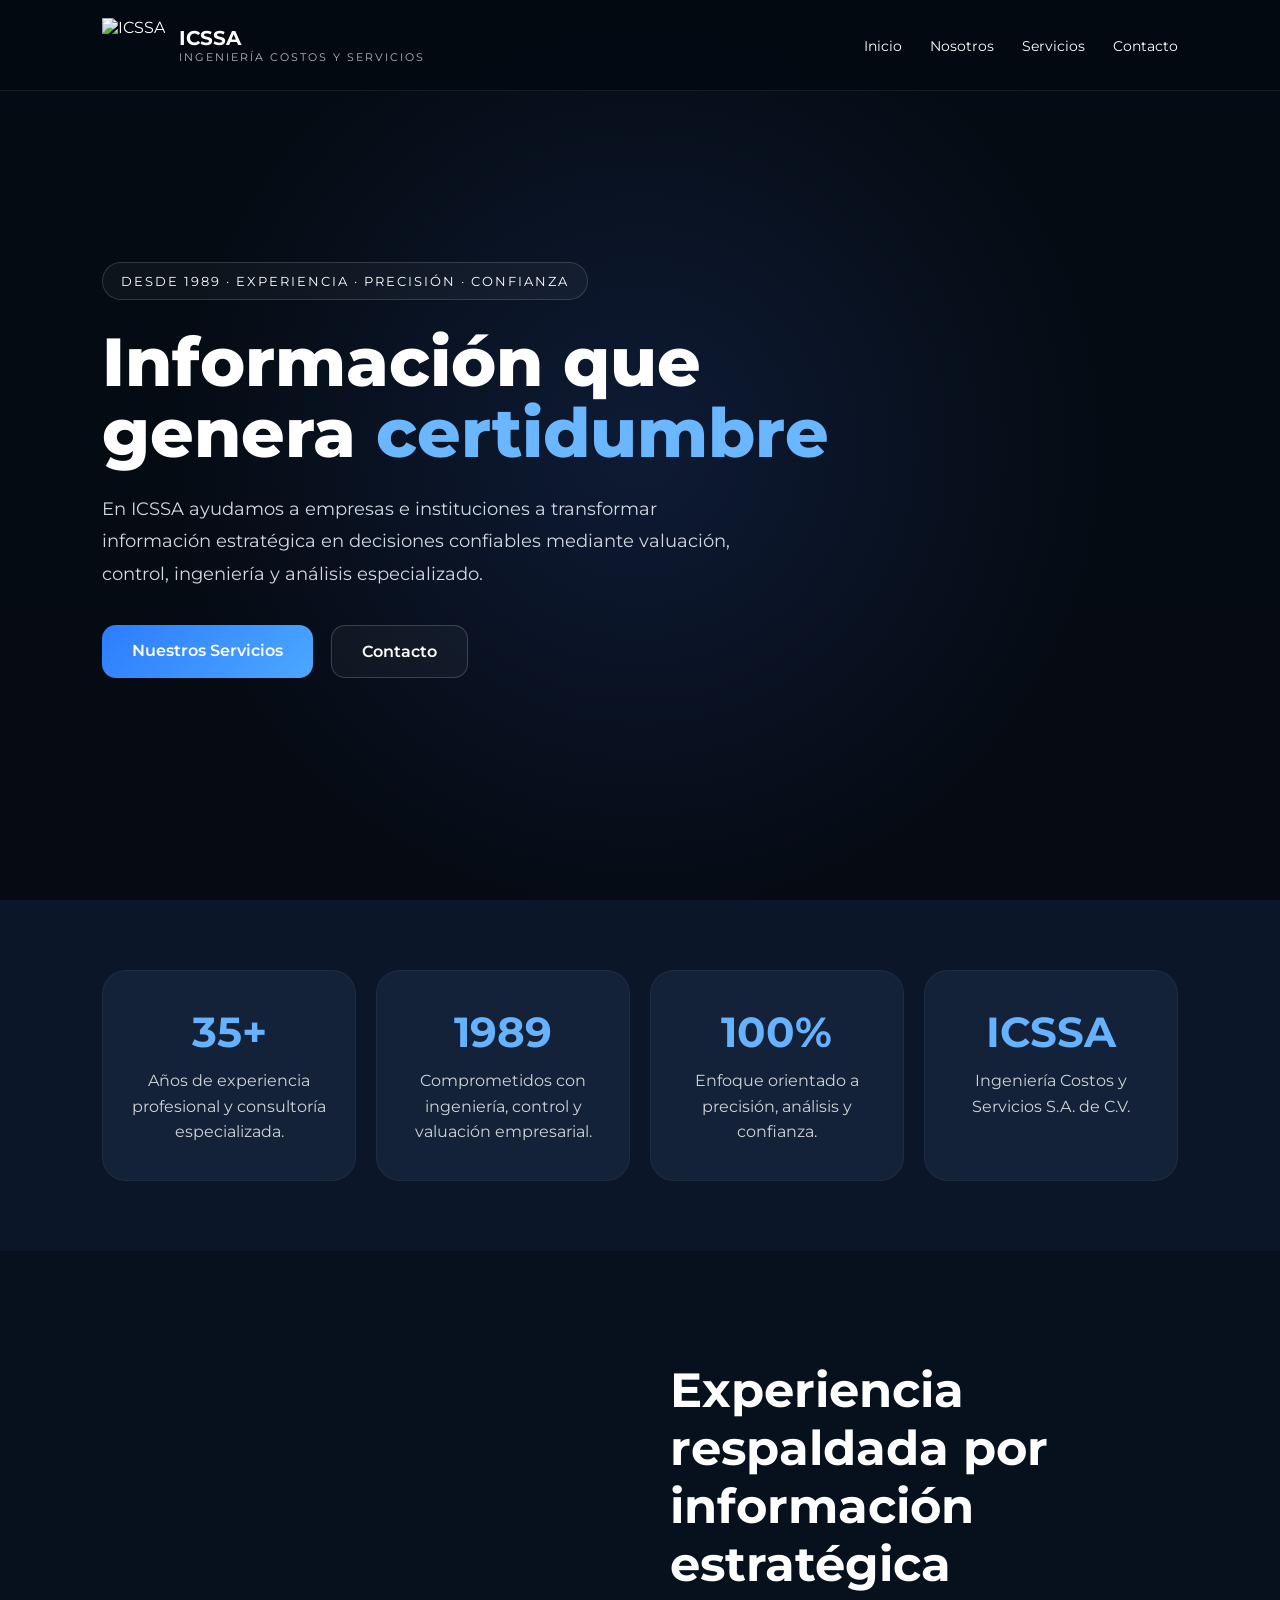
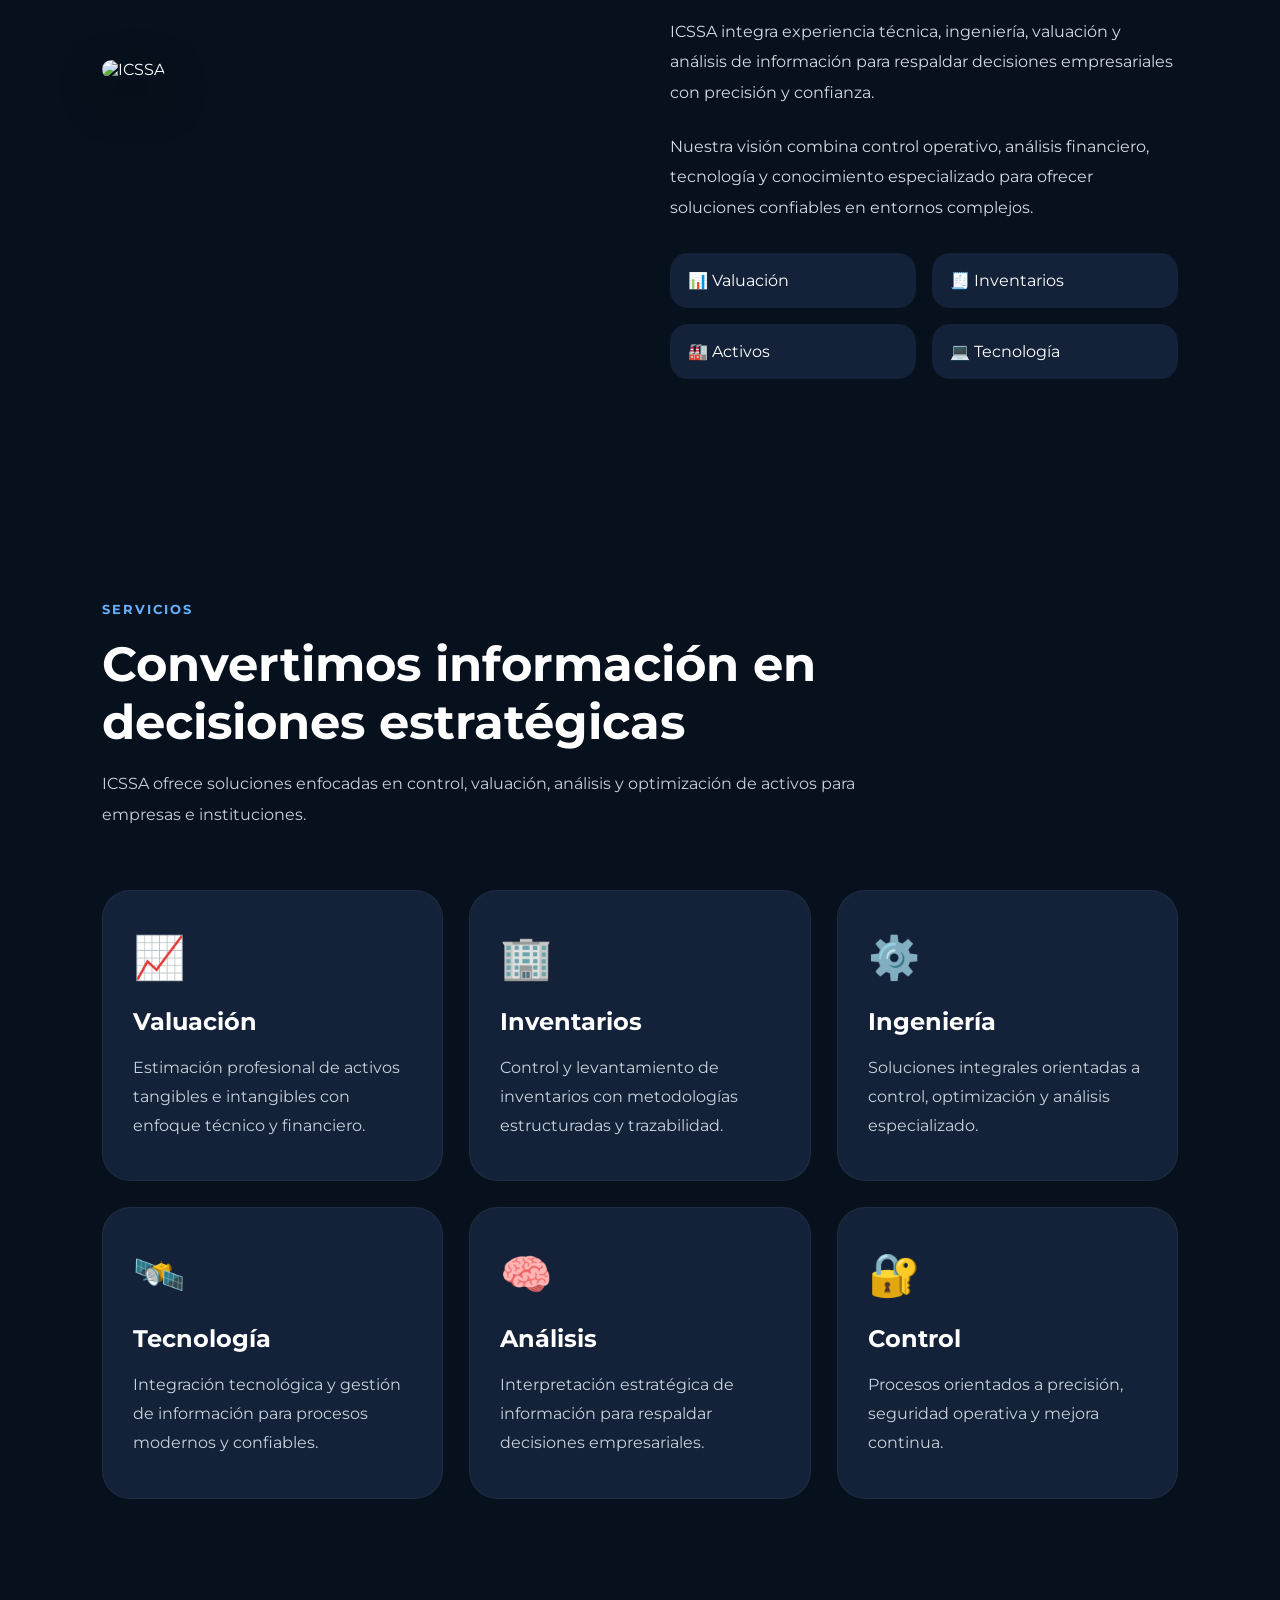
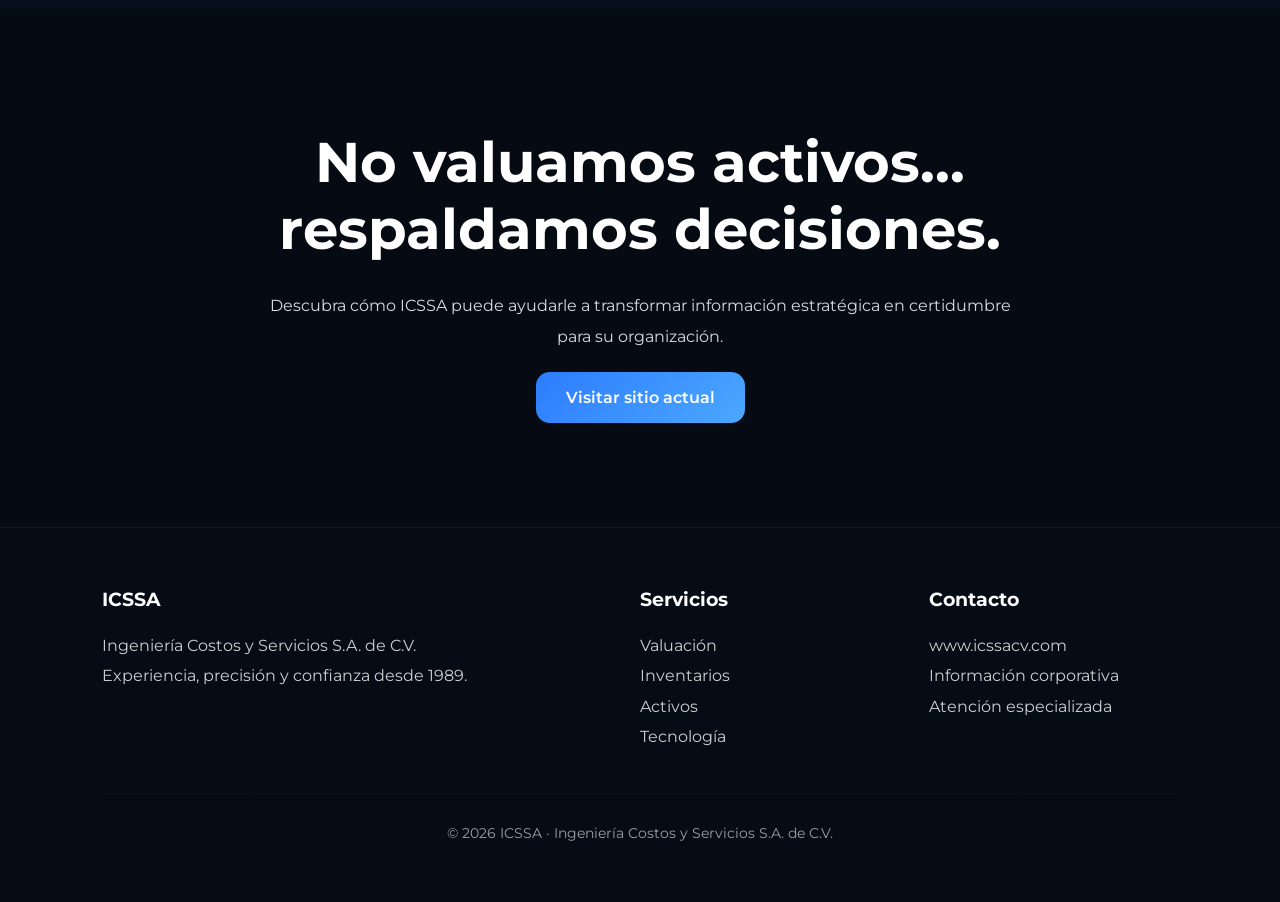
==== index.html @ 6112c2a3 "Update index.html" ====
<!DOCTYPE html>
<html lang="es">
<head>
<meta charset="UTF-8">
<meta name="viewport" content="width=device-width, initial-scale=1.0">
<title>ICSSA | Ingeniería Costos y Servicios</title>

<link rel="preconnect" href="https://fonts.googleapis.com">
<link rel="preconnect" href="https://fonts.gstatic.com" crossorigin>
<link href="https://fonts.googleapis.com/css2?family=Montserrat:wght@300;400;500;600;700;800&display=swap" rel="stylesheet">

<style>

*{
margin:0;
padding:0;
box-sizing:border-box;
}

body{
font-family:'Montserrat',sans-serif;
background:#07111d;
color:white;
overflow-x:hidden;
}

html{
scroll-behavior:smooth;
}

/* NAV */

nav{
position:fixed;
top:0;
left:0;
width:100%;
padding:18px 8%;
display:flex;
justify-content:space-between;
align-items:center;
background:rgba(4,10,18,.88);
backdrop-filter:blur(10px);
z-index:1000;
border-bottom:1px solid rgba(255,255,255,.08);
}

.logo{
display:flex;
align-items:center;
gap:14px;
}

.logo img{
height:54px;
width:auto;
}

.logo-text h2{
font-size:20px;
font-weight:700;
}

.logo-text p{
font-size:11px;
letter-spacing:2px;
opacity:.7;
}

nav ul{
display:flex;
gap:28px;
list-style:none;
}

nav a{
text-decoration:none;
color:white;
font-size:14px;
transition:.3s;
}

nav a:hover{
color:#59a7ff;
}

/* HERO */

.hero{
min-height:100vh;
display:flex;
align-items:center;
padding:140px 8% 100px;
background:
linear-gradient(rgba(5,10,18,.82),rgba(5,10,18,.9)),
url('https://images.unsplash.com/photo-1486406146926-c627a92ad1ab?q=80&w=1600&auto=format&fit=crop');
background-size:cover;
background-position:center;
position:relative;
}

.hero::after{
content:'';
position:absolute;
inset:0;
background:
radial-gradient(circle at center,rgba(67,124,255,.14),transparent 60%);
}

.hero-content{
max-width:760px;
position:relative;
z-index:2;
}

.hero-tag{
display:inline-block;
padding:10px 18px;
border:1px solid rgba(255,255,255,.15);
border-radius:50px;
margin-bottom:26px;
font-size:13px;
letter-spacing:2px;
background:rgba(255,255,255,.04);
}

.hero h1{
font-size:68px;
line-height:1.05;
font-weight:800;
margin-bottom:24px;
}

.hero h1 span{
color:#6bb7ff;
}

.hero p{
font-size:18px;
line-height:1.8;
color:#d2d9e2;
max-width:650px;
margin-bottom:35px;
}

.hero-buttons{
display:flex;
gap:18px;
flex-wrap:wrap;
}

.btn{
padding:16px 30px;
border-radius:14px;
text-decoration:none;
font-weight:600;
transition:.3s;
}

.btn-primary{
background:linear-gradient(135deg,#2d7cff,#4ba8ff);
color:white;
}

.btn-primary:hover{
transform:translateY(-3px);
box-shadow:0 12px 30px rgba(59,130,246,.35);
}

.btn-secondary{
border:1px solid rgba(255,255,255,.18);
color:white;
background:rgba(255,255,255,.04);
}

.btn-secondary:hover{
background:rgba(255,255,255,.08);
}

/* STATS */

.stats{
display:grid;
grid-template-columns:repeat(4,1fr);
gap:20px;
padding:70px 8%;
background:#0b1728;
}

.stat{
background:#132238;
padding:35px 25px;
border-radius:24px;
text-align:center;
border:1px solid rgba(255,255,255,.05);
}

.stat h2{
font-size:42px;
margin-bottom:10px;
color:#67b2ff;
}

.stat p{
opacity:.8;
line-height:1.6;
}

/* SECTION */

.section{
padding:110px 8%;
}

.section-title{
margin-bottom:60px;
max-width:760px;
}

.section-title span{
color:#67b2ff;
font-weight:700;
letter-spacing:2px;
font-size:13px;
}

.section-title h2{
font-size:48px;
margin:18px 0;
line-height:1.2;
}

.section-title p{
color:#c7d0dc;
line-height:1.9;
}

/* SERVICES */

.services{
display:grid;
grid-template-columns:repeat(3,1fr);
gap:26px;
}

.service-card{
background:#132238;
padding:40px 30px;
border-radius:28px;
transition:.3s;
border:1px solid rgba(255,255,255,.05);
}

.service-card:hover{
transform:translateY(-8px);
box-shadow:0 18px 40px rgba(0,0,0,.35);
}

.service-icon{
font-size:42px;
margin-bottom:24px;
}

.service-card h3{
font-size:24px;
margin-bottom:18px;
}

.service-card p{
line-height:1.8;
color:#c9d1dc;
}

/* ABOUT */

.about{
display:grid;
grid-template-columns:1fr 1fr;
gap:60px;
align-items:center;
}

.about img{
width:100%;
border-radius:30px;
box-shadow:0 18px 45px rgba(0,0,0,.45);
}

.about-text h2{
font-size:48px;
margin-bottom:24px;
}

.about-text p{
line-height:1.9;
color:#d2dae4;
margin-bottom:24px;
}

.about-list{
display:grid;
grid-template-columns:1fr 1fr;
gap:16px;
margin-top:30px;
}

.about-item{
background:#132238;
padding:18px;
border-radius:18px;
}

/* CTA */

.cta{
padding:120px 8%;
text-align:center;
background:
linear-gradient(rgba(5,10,18,.88),rgba(5,10,18,.9)),
url('https://images.unsplash.com/photo-1516321318423-f06f85e504b3?q=80&w=1600&auto=format&fit=crop');
background-size:cover;
background-position:center;
}

.cta h2{
font-size:56px;
max-width:900px;
margin:auto;
line-height:1.2;
margin-bottom:28px;
}

.cta p{
max-width:760px;
margin:auto;
line-height:1.9;
color:#d3dbe5;
margin-bottom:36px;
}

/* FOOTER */

footer{
padding:60px 8%;
background:#050c15;
border-top:1px solid rgba(255,255,255,.05);
}

.footer-grid{
display:grid;
grid-template-columns:2fr 1fr 1fr;
gap:40px;
}

.footer-grid h3{
margin-bottom:20px;
}

.footer-grid p,
.footer-grid li{
line-height:1.9;
opacity:.8;
list-style:none;
}

.footer-bottom{
margin-top:40px;
padding-top:30px;
border-top:1px solid rgba(255,255,255,.06);
text-align:center;
opacity:.6;
font-size:14px;
}

/* RESPONSIVE */

@media(max-width:1100px){

.services,
.stats,
.about,
.footer-grid{
grid-template-columns:1fr 1fr;
}

.hero h1{
font-size:54px;
}

}

@media(max-width:768px){

nav{
padding:16px 5%;
}

nav ul{
display:none;
}

.hero{
padding:140px 5% 80px;
}

.hero h1{
font-size:42px;
}

.hero p{
font-size:16px;
}

.section,
.stats,
.cta,
footer{
padding-left:5%;
padding-right:5%;
}

.services,
.stats,
.about,
.footer-grid,
.about-list{
grid-template-columns:1fr;
}

.section-title h2,
.about-text h2,
.cta h2{
font-size:36px;
}

}

</style>
</head>
<body>

<!-- NAV -->

<nav>

<div class="logo">
<img src="https://icssacv.com/wp-content/uploads/2020/11/cropped-logoICSSA.jpg" alt="ICSSA">

<div class="logo-text">
<h2>ICSSA</h2>
<p>INGENIERÍA COSTOS Y SERVICIOS</p>
</div>
</div>

<ul>
<li><a href="#inicio">Inicio</a></li>
<li><a href="#nosotros">Nosotros</a></li>
<li><a href="#servicios">Servicios</a></li>
<li><a href="#contacto">Contacto</a></li>
</ul>

</nav>

<!-- HERO -->

<section class="hero" id="inicio">

<div class="hero-content">

<div class="hero-tag">
DESDE 1989 · EXPERIENCIA · PRECISIÓN · CONFIANZA
</div>

<h1>
Información que genera <span>certidumbre</span>
</h1>

<p>
En ICSSA ayudamos a empresas e instituciones a transformar información estratégica en decisiones confiables mediante valuación, control, ingeniería y análisis especializado.
</p>

<div class="hero-buttons">
<a href="#servicios" class="btn btn-primary">
Nuestros Servicios
</a>

<a href="#contacto" class="btn btn-secondary">
Contacto
</a>
</div>

</div>

</section>

<!-- STATS -->

<section class="stats">

<div class="stat">
<h2>35+</h2>
<p>Años de experiencia profesional y consultoría especializada.</p>
</div>

<div class="stat">
<h2>1989</h2>
<p>Comprometidos con ingeniería, control y valuación empresarial.</p>
</div>

<div class="stat">
<h2>100%</h2>
<p>Enfoque orientado a precisión, análisis y confianza.</p>
</div>

<div class="stat">
<h2>ICSSA</h2>
<p>Ingeniería Costos y Servicios S.A. de C.V.</p>
</div>

</section>

<!-- NOSOTROS -->

<section class="section" id="nosotros">

<div class="about">

<div>
<img src="https://images.unsplash.com/photo-1486406146926-c627a92ad1ab?q=80&w=1200&auto=format&fit=crop" alt="ICSSA">
</div>

<div class="about-text">

<h2>
Experiencia respaldada por información estratégica
</h2>

<p>
ICSSA integra experiencia técnica, ingeniería, valuación y análisis de información para respaldar decisiones empresariales con precisión y confianza.
</p>

<p>
Nuestra visión combina control operativo, análisis financiero, tecnología y conocimiento especializado para ofrecer soluciones confiables en entornos complejos.
</p>

<div class="about-list">

<div class="about-item">
📊 Valuación
</div>

<div class="about-item">
🧾 Inventarios
</div>

<div class="about-item">
🏭 Activos
</div>

<div class="about-item">
💻 Tecnología
</div>

</div>

</div>

</div>

</section>

<!-- SERVICIOS -->

<section class="section" id="servicios">

<div class="section-title">
<span>SERVICIOS</span>
<h2>
Convertimos información en decisiones estratégicas
</h2>

<p>
ICSSA ofrece soluciones enfocadas en control, valuación, análisis y optimización de activos para empresas e instituciones.
</p>
</div>

<div class="services">

<div class="service-card">
<div class="service-icon">📈</div>
<h3>Valuación</h3>
<p>
Estimación profesional de activos tangibles e intangibles con enfoque técnico y financiero.
</p>
</div>

<div class="service-card">
<div class="service-icon">🏢</div>
<h3>Inventarios</h3>
<p>
Control y levantamiento de inventarios con metodologías estructuradas y trazabilidad.
</p>
</div>

<div class="service-card">
<div class="service-icon">⚙️</div>
<h3>Ingeniería</h3>
<p>
Soluciones integrales orientadas a control, optimización y análisis especializado.
</p>
</div>

<div class="service-card">
<div class="service-icon">🛰️</div>
<h3>Tecnología</h3>
<p>
Integración tecnológica y gestión de información para procesos modernos y confiables.
</p>
</div>

<div class="service-card">
<div class="service-icon">🧠</div>
<h3>Análisis</h3>
<p>
Interpretación estratégica de información para respaldar decisiones empresariales.
</p>
</div>

<div class="service-card">
<div class="service-icon">🔐</div>
<h3>Control</h3>
<p>
Procesos orientados a precisión, seguridad operativa y mejora continua.
</p>
</div>

</div>

</section>

<!-- CTA -->

<section class="cta" id="contacto">

<h2>
No valuamos activos... respaldamos decisiones.
</h2>

<p>
Descubra cómo ICSSA puede ayudarle a transformar información estratégica en certidumbre para su organización.
</p>

<a href="https://icssacv.com" class="btn btn-primary">
Visitar sitio actual
</a>

</section>

<!-- FOOTER -->

<footer>

<div class="footer-grid">

<div>
<h3>ICSSA</h3>
<p>
Ingeniería Costos y Servicios S.A. de C.V.
</p>

<p>
Experiencia, precisión y confianza desde 1989.
</p>
</div>

<div>
<h3>Servicios</h3>
<ul>
<li>Valuación</li>
<li>Inventarios</li>
<li>Activos</li>
<li>Tecnología</li>
</ul>
</div>

<div>
<h3>Contacto</h3>
<ul>
<li>www.icssacv.com</li>
<li>Información corporativa</li>
<li>Atención especializada</li>
</ul>
</div>

</div>

<div class="footer-bottom">
© 2026 ICSSA · Ingeniería Costos y Servicios S.A. de C.V.
</div>

</footer>

</body>
</html>
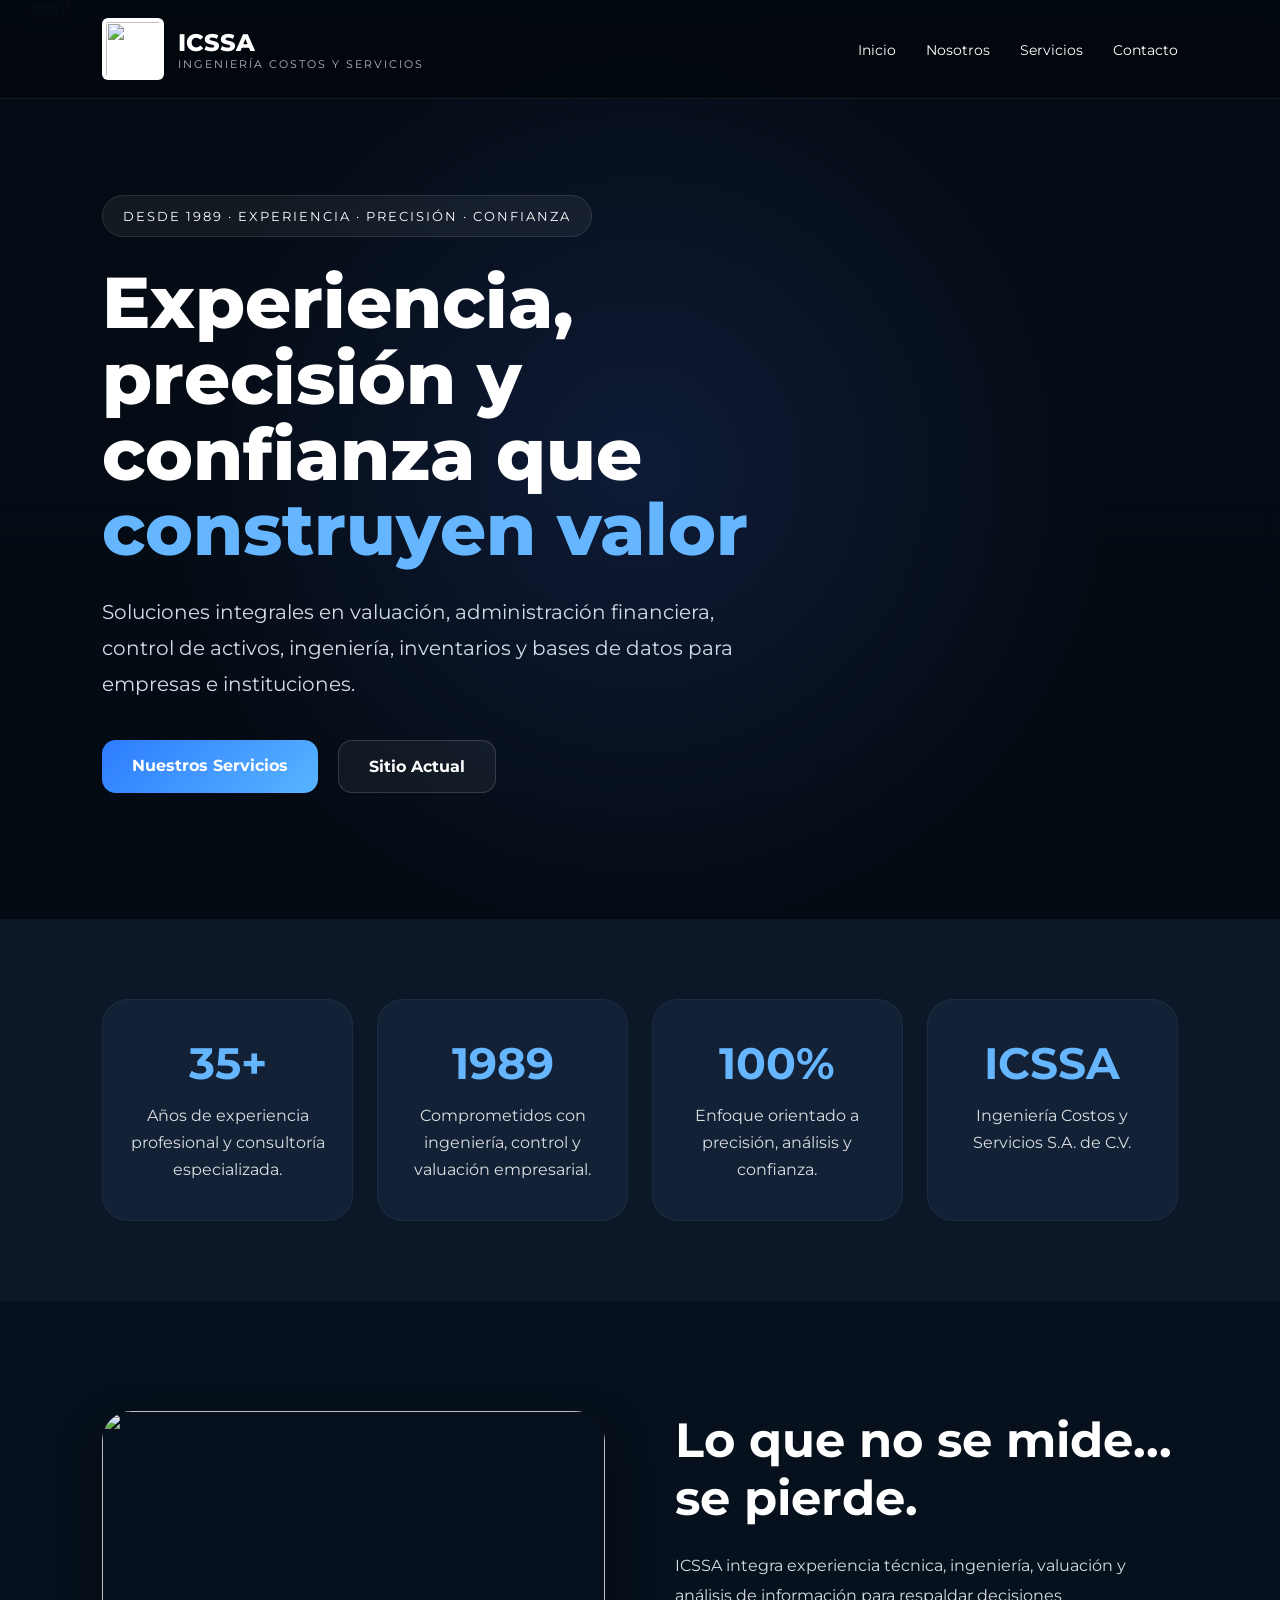
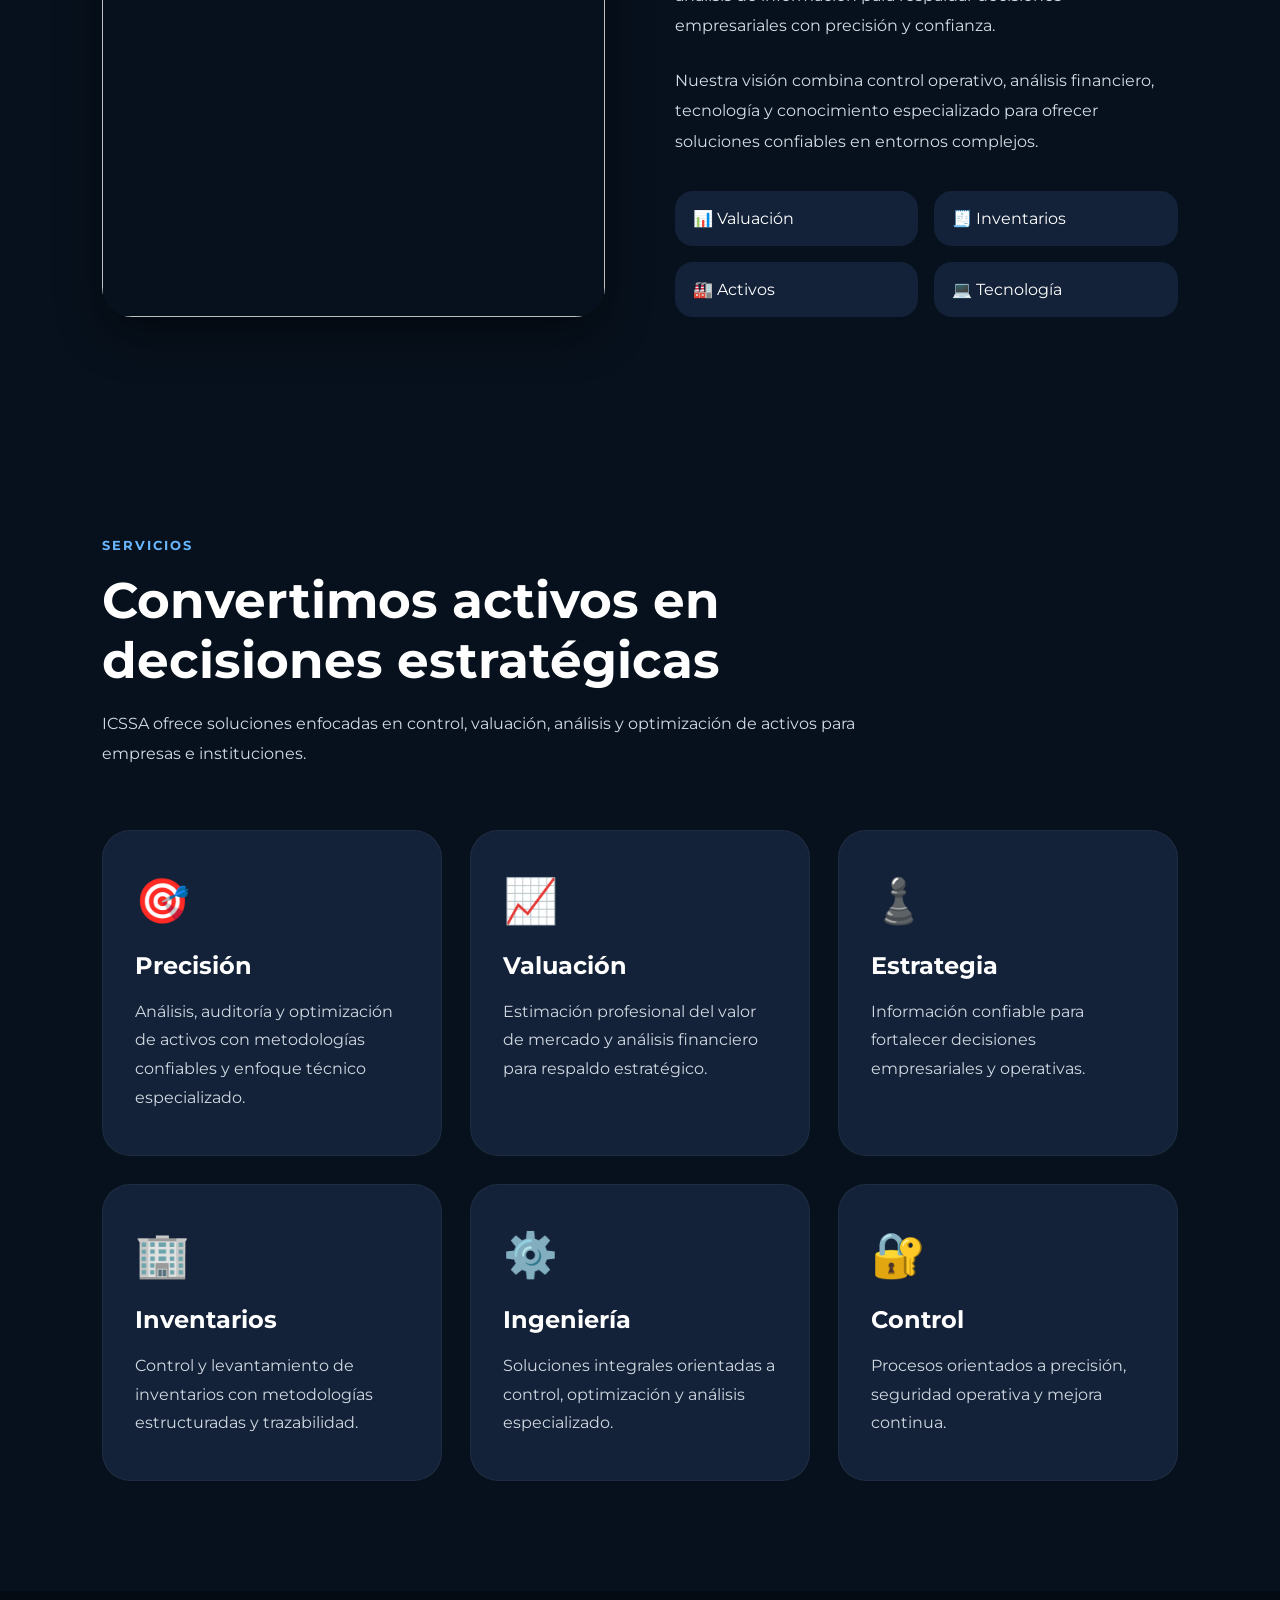
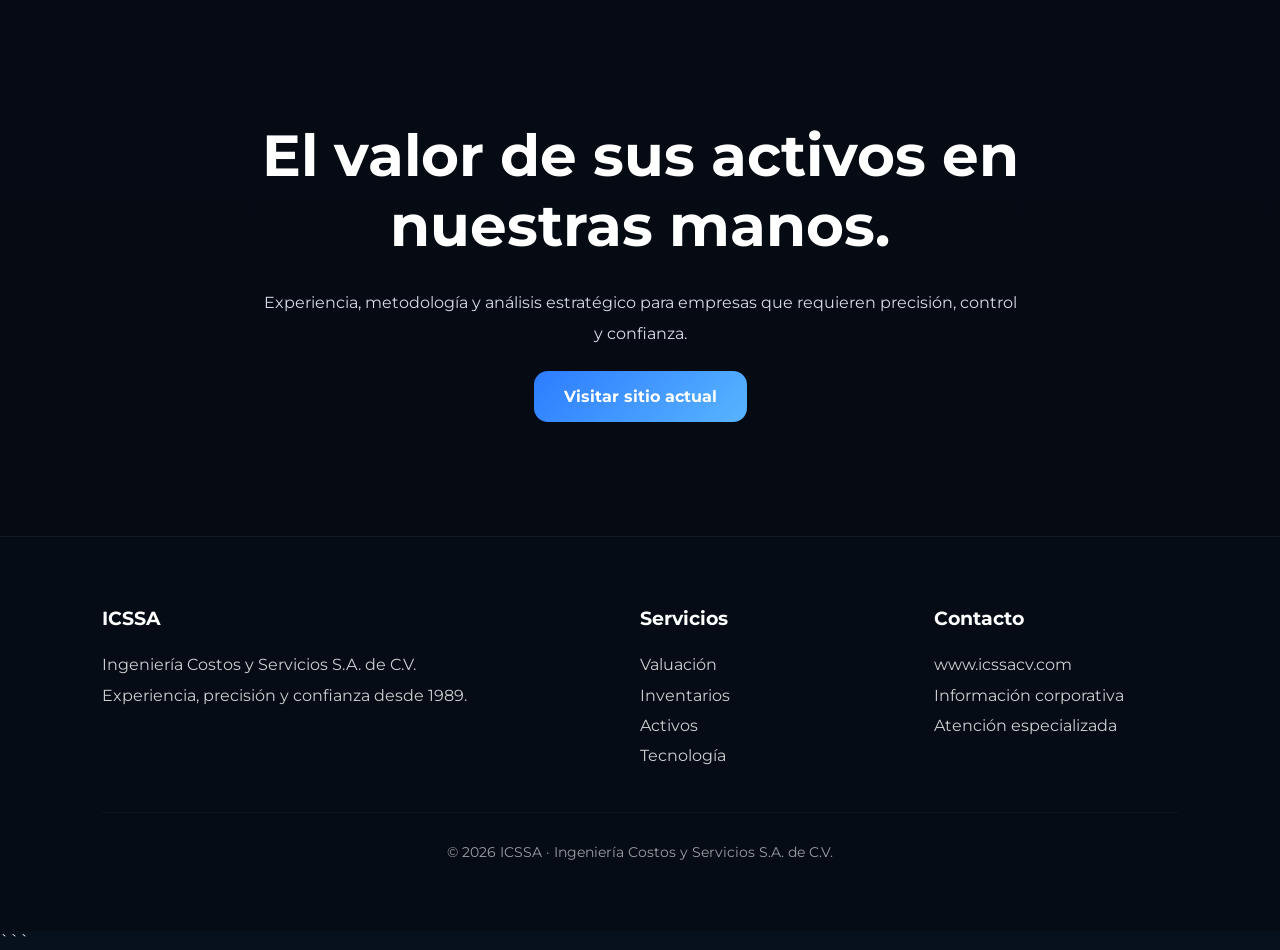
==== commit c6c27e6e: "Update index.html" ====
--- a/index.html
+++ b/index.html
@@ -1,12 +1,15 @@
+```html
 <!DOCTYPE html>
 <html lang="es">
 <head>
 <meta charset="UTF-8">
 <meta name="viewport" content="width=device-width, initial-scale=1.0">
+
 <title>ICSSA | Ingeniería Costos y Servicios</title>
 
 <link rel="preconnect" href="https://fonts.googleapis.com">
 <link rel="preconnect" href="https://fonts.gstatic.com" crossorigin>
+
 <link href="https://fonts.googleapis.com/css2?family=Montserrat:wght@300;400;500;600;700;800&display=swap" rel="stylesheet">
 
 <style>
@@ -15,6 +18,10 @@
 margin:0;
 padding:0;
 box-sizing:border-box;
+}
+
+html{
+scroll-behavior:smooth;
 }
 
 body{
@@ -22,10 +29,6 @@
 background:#07111d;
 color:white;
 overflow-x:hidden;
-}
-
-html{
-scroll-behavior:smooth;
 }
 
 /* NAV */
@@ -39,8 +42,8 @@
 display:flex;
 justify-content:space-between;
 align-items:center;
-background:rgba(4,10,18,.88);
-backdrop-filter:blur(10px);
+background:rgba(3,8,15,.92);
+backdrop-filter:blur(12px);
 z-index:1000;
 border-bottom:1px solid rgba(255,255,255,.08);
 }
@@ -52,13 +55,16 @@
 }
 
 .logo img{
-height:54px;
+height:62px;
 width:auto;
+border-radius:6px;
+background:white;
+padding:4px;
 }
 
 .logo-text h2{
-font-size:20px;
-font-weight:700;
+font-size:24px;
+font-weight:800;
 }
 
 .logo-text p{
@@ -69,7 +75,7 @@
 
 nav ul{
 display:flex;
-gap:28px;
+gap:30px;
 list-style:none;
 }
 
@@ -81,7 +87,7 @@
 }
 
 nav a:hover{
-color:#59a7ff;
+color:#62b4ff;
 }
 
 /* HERO */
@@ -90,10 +96,12 @@
 min-height:100vh;
 display:flex;
 align-items:center;
-padding:140px 8% 100px;
+padding:150px 8% 100px;
+
 background:
-linear-gradient(rgba(5,10,18,.82),rgba(5,10,18,.9)),
-url('https://images.unsplash.com/photo-1486406146926-c627a92ad1ab?q=80&w=1600&auto=format&fit=crop');
+linear-gradient(rgba(4,10,18,.80),rgba(4,10,18,.88)),
+url('https://images.unsplash.com/photo-1511818966892-d7d671e672a2?q=80&w=1600&auto=format&fit=crop');
+
 background-size:cover;
 background-position:center;
 position:relative;
@@ -103,8 +111,9 @@
 content:'';
 position:absolute;
 inset:0;
+
 background:
-radial-gradient(circle at center,rgba(67,124,255,.14),transparent 60%);
+radial-gradient(circle at center,rgba(70,120,255,.15),transparent 60%);
 }
 
 .hero-content{
@@ -115,37 +124,37 @@
 
 .hero-tag{
 display:inline-block;
-padding:10px 18px;
-border:1px solid rgba(255,255,255,.15);
+padding:12px 20px;
 border-radius:50px;
-margin-bottom:26px;
+background:rgba(255,255,255,.06);
+border:1px solid rgba(255,255,255,.10);
 font-size:13px;
 letter-spacing:2px;
-background:rgba(255,255,255,.04);
+margin-bottom:28px;
 }
 
 .hero h1{
-font-size:68px;
+font-size:72px;
 line-height:1.05;
 font-weight:800;
-margin-bottom:24px;
+margin-bottom:26px;
 }
 
 .hero h1 span{
-color:#6bb7ff;
+color:#66b6ff;
 }
 
 .hero p{
-font-size:18px;
+font-size:20px;
 line-height:1.8;
-color:#d2d9e2;
-max-width:650px;
-margin-bottom:35px;
+color:#d4dde7;
+max-width:680px;
+margin-bottom:38px;
 }
 
 .hero-buttons{
 display:flex;
-gap:18px;
+gap:20px;
 flex-wrap:wrap;
 }
 
@@ -153,24 +162,24 @@
 padding:16px 30px;
 border-radius:14px;
 text-decoration:none;
-font-weight:600;
+font-weight:700;
 transition:.3s;
 }
 
 .btn-primary{
-background:linear-gradient(135deg,#2d7cff,#4ba8ff);
+background:linear-gradient(135deg,#2d7cff,#58b4ff);
 color:white;
 }
 
 .btn-primary:hover{
-transform:translateY(-3px);
-box-shadow:0 12px 30px rgba(59,130,246,.35);
+transform:translateY(-4px);
+box-shadow:0 12px 30px rgba(58,130,246,.35);
 }
 
 .btn-secondary{
-border:1px solid rgba(255,255,255,.18);
+border:1px solid rgba(255,255,255,.15);
 color:white;
-background:rgba(255,255,255,.04);
+background:rgba(255,255,255,.05);
 }
 
 .btn-secondary:hover{
@@ -182,28 +191,28 @@
 .stats{
 display:grid;
 grid-template-columns:repeat(4,1fr);
-gap:20px;
-padding:70px 8%;
-background:#0b1728;
+gap:24px;
+padding:80px 8%;
+background:#0c1728;
 }
 
 .stat{
-background:#132238;
-padding:35px 25px;
-border-radius:24px;
+background:#122136;
+padding:36px 26px;
+border-radius:26px;
 text-align:center;
 border:1px solid rgba(255,255,255,.05);
 }
 
 .stat h2{
-font-size:42px;
-margin-bottom:10px;
-color:#67b2ff;
+font-size:44px;
+margin-bottom:12px;
+color:#66b6ff;
 }
 
 .stat p{
-opacity:.8;
-line-height:1.6;
+opacity:.85;
+line-height:1.7;
 }
 
 /* SECTION */
@@ -213,26 +222,26 @@
 }
 
 .section-title{
+max-width:760px;
 margin-bottom:60px;
-max-width:760px;
 }
 
 .section-title span{
-color:#67b2ff;
+color:#69b8ff;
+font-size:13px;
 font-weight:700;
 letter-spacing:2px;
-font-size:13px;
 }
 
 .section-title h2{
-font-size:48px;
+font-size:50px;
 margin:18px 0;
 line-height:1.2;
 }
 
 .section-title p{
-color:#c7d0dc;
 line-height:1.9;
+color:#d2dae5;
 }
 
 /* SERVICES */
@@ -240,12 +249,12 @@
 .services{
 display:grid;
 grid-template-columns:repeat(3,1fr);
-gap:26px;
+gap:28px;
 }
 
 .service-card{
 background:#132238;
-padding:40px 30px;
+padding:42px 32px;
 border-radius:28px;
 transition:.3s;
 border:1px solid rgba(255,255,255,.05);
@@ -257,7 +266,7 @@
 }
 
 .service-icon{
-font-size:42px;
+font-size:44px;
 margin-bottom:24px;
 }
 
@@ -268,7 +277,7 @@
 
 .service-card p{
 line-height:1.8;
-color:#c9d1dc;
+color:#d0d8e2;
 }
 
 /* ABOUT */
@@ -276,7 +285,7 @@
 .about{
 display:grid;
 grid-template-columns:1fr 1fr;
-gap:60px;
+gap:70px;
 align-items:center;
 }
 
@@ -293,7 +302,7 @@
 
 .about-text p{
 line-height:1.9;
-color:#d2dae4;
+color:#d4dde6;
 margin-bottom:24px;
 }
 
@@ -301,7 +310,7 @@
 display:grid;
 grid-template-columns:1fr 1fr;
 gap:16px;
-margin-top:30px;
+margin-top:34px;
 }
 
 .about-item{
@@ -313,20 +322,22 @@
 /* CTA */
 
 .cta{
-padding:120px 8%;
+padding:130px 8%;
 text-align:center;
+
 background:
-linear-gradient(rgba(5,10,18,.88),rgba(5,10,18,.9)),
+linear-gradient(rgba(5,10,18,.86),rgba(5,10,18,.92)),
 url('https://images.unsplash.com/photo-1516321318423-f06f85e504b3?q=80&w=1600&auto=format&fit=crop');
+
 background-size:cover;
 background-position:center;
 }
 
 .cta h2{
-font-size:56px;
+font-size:58px;
+line-height:1.2;
 max-width:900px;
 margin:auto;
-line-height:1.2;
 margin-bottom:28px;
 }
 
@@ -334,22 +345,22 @@
 max-width:760px;
 margin:auto;
 line-height:1.9;
-color:#d3dbe5;
-margin-bottom:36px;
+color:#d5dce6;
+margin-bottom:38px;
 }
 
 /* FOOTER */
 
 footer{
-padding:60px 8%;
+padding:70px 8%;
 background:#050c15;
-border-top:1px solid rgba(255,255,255,.05);
+border-top:1px solid rgba(255,255,255,.06);
 }
 
 .footer-grid{
 display:grid;
 grid-template-columns:2fr 1fr 1fr;
-gap:40px;
+gap:50px;
 }
 
 .footer-grid h3{
@@ -372,7 +383,7 @@
 font-size:14px;
 }
 
-/* RESPONSIVE */
+/* MOBILE */
 
 @media(max-width:1100px){
 
@@ -384,7 +395,7 @@
 }
 
 .hero h1{
-font-size:54px;
+font-size:56px;
 }
 
 }
@@ -400,7 +411,7 @@
 }
 
 .hero{
-padding:140px 5% 80px;
+padding:140px 5% 90px;
 }
 
 .hero h1{
@@ -437,19 +448,20 @@
 
 </style>
 </head>
+
 <body>
 
-<!-- NAV -->
-
 <nav>
 
 <div class="logo">
-<img src="https://icssacv.com/wp-content/uploads/2020/11/cropped-logoICSSA.jpg" alt="ICSSA">
+
+<img src="https://icssacv.com/wp-content/uploads/2020/11/cropped-logoICSSA.jpg">
 
 <div class="logo-text">
 <h2>ICSSA</h2>
 <p>INGENIERÍA COSTOS Y SERVICIOS</p>
 </div>
+
 </div>
 
 <ul>
@@ -461,8 +473,6 @@
 
 </nav>
 
-<!-- HERO -->
-
 <section class="hero" id="inicio">
 
 <div class="hero-content">
@@ -472,28 +482,28 @@
 </div>
 
 <h1>
-Información que genera <span>certidumbre</span>
+Experiencia, precisión y confianza que <span>construyen valor</span>
 </h1>
 
 <p>
-En ICSSA ayudamos a empresas e instituciones a transformar información estratégica en decisiones confiables mediante valuación, control, ingeniería y análisis especializado.
+Soluciones integrales en valuación, administración financiera, control de activos, ingeniería, inventarios y bases de datos para empresas e instituciones.
 </p>
 
 <div class="hero-buttons">
+
 <a href="#servicios" class="btn btn-primary">
 Nuestros Servicios
 </a>
 
-<a href="#contacto" class="btn btn-secondary">
-Contacto
+<a href="https://icssacv.com" class="btn btn-secondary">
+Sitio Actual
 </a>
+
 </div>
 
 </div>
 
 </section>
-
-<!-- STATS -->
 
 <section class="stats">
 
@@ -519,20 +529,20 @@
 
 </section>
 
-<!-- NOSOTROS -->
-
 <section class="section" id="nosotros">
 
 <div class="about">
 
 <div>
-<img src="https://images.unsplash.com/photo-1486406146926-c627a92ad1ab?q=80&w=1200&auto=format&fit=crop" alt="ICSSA">
+
+<img src="https://images.unsplash.com/photo-1486406146926-c627a92ad1ab?q=80&w=1200&auto=format&fit=crop">
+
 </div>
 
 <div class="about-text">
 
 <h2>
-Experiencia respaldada por información estratégica
+Lo que no se mide... se pierde.
 </h2>
 
 <p>
@@ -569,28 +579,45 @@
 
 </section>
 
-<!-- SERVICIOS -->
-
 <section class="section" id="servicios">
 
 <div class="section-title">
+
 <span>SERVICIOS</span>
+
 <h2>
-Convertimos información en decisiones estratégicas
+Convertimos activos en decisiones estratégicas
 </h2>
 
 <p>
 ICSSA ofrece soluciones enfocadas en control, valuación, análisis y optimización de activos para empresas e instituciones.
 </p>
+
 </div>
 
 <div class="services">
+
+<div class="service-card">
+<div class="service-icon">🎯</div>
+<h3>Precisión</h3>
+<p>
+Análisis, auditoría y optimización de activos con metodologías confiables y enfoque técnico especializado.
+</p>
+</div>
 
 <div class="service-card">
 <div class="service-icon">📈</div>
 <h3>Valuación</h3>
 <p>
-Estimación profesional de activos tangibles e intangibles con enfoque técnico y financiero.
+Estimación profesional del valor de mercado y análisis financiero para respaldo estratégico.
+</p>
+</div>
+
+<div class="service-card">
+<div class="service-icon">♟️</div>
+<h3>Estrategia</h3>
+<p>
+Información confiable para fortalecer decisiones empresariales y operativas.
 </p>
 </div>
 
@@ -611,22 +638,6 @@
 </div>
 
 <div class="service-card">
-<div class="service-icon">🛰️</div>
-<h3>Tecnología</h3>
-<p>
-Integración tecnológica y gestión de información para procesos modernos y confiables.
-</p>
-</div>
-
-<div class="service-card">
-<div class="service-icon">🧠</div>
-<h3>Análisis</h3>
-<p>
-Interpretación estratégica de información para respaldar decisiones empresariales.
-</p>
-</div>
-
-<div class="service-card">
 <div class="service-icon">🔐</div>
 <h3>Control</h3>
 <p>
@@ -638,16 +649,14 @@
 
 </section>
 
-<!-- CTA -->
-
 <section class="cta" id="contacto">
 
 <h2>
-No valuamos activos... respaldamos decisiones.
+El valor de sus activos en nuestras manos.
 </h2>
 
 <p>
-Descubra cómo ICSSA puede ayudarle a transformar información estratégica en certidumbre para su organización.
+Experiencia, metodología y análisis estratégico para empresas que requieren precisión, control y confianza.
 </p>
 
 <a href="https://icssacv.com" class="btn btn-primary">
@@ -656,14 +665,14 @@
 
 </section>
 
-<!-- FOOTER -->
-
 <footer>
 
 <div class="footer-grid">
 
 <div>
+
 <h3>ICSSA</h3>
+
 <p>
 Ingeniería Costos y Servicios S.A. de C.V.
 </p>
@@ -671,25 +680,32 @@
 <p>
 Experiencia, precisión y confianza desde 1989.
 </p>
+
 </div>
 
 <div>
+
 <h3>Servicios</h3>
+
 <ul>
 <li>Valuación</li>
 <li>Inventarios</li>
 <li>Activos</li>
 <li>Tecnología</li>
 </ul>
+
 </div>
 
 <div>
+
 <h3>Contacto</h3>
+
 <ul>
 <li>www.icssacv.com</li>
 <li>Información corporativa</li>
 <li>Atención especializada</li>
 </ul>
+
 </div>
 
 </div>
@@ -702,3 +718,4 @@
 
 </body>
 </html>
+```
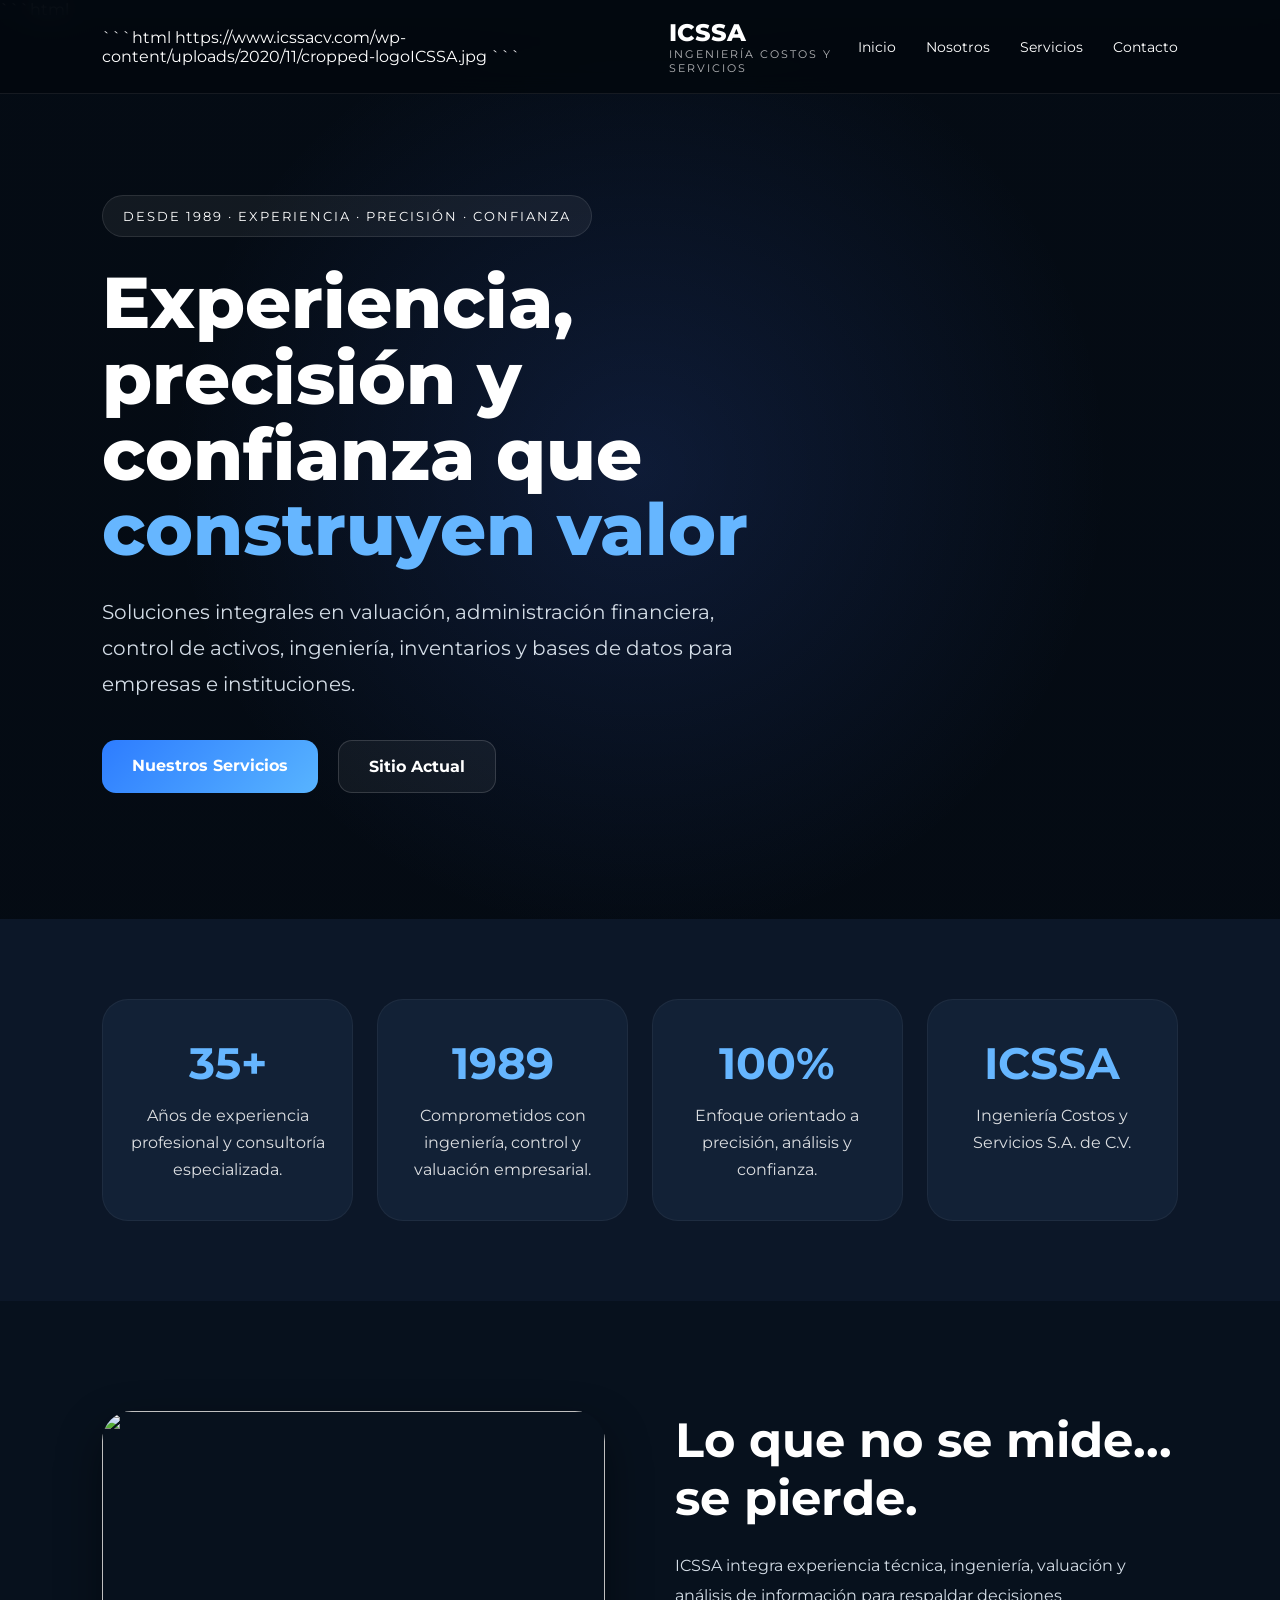
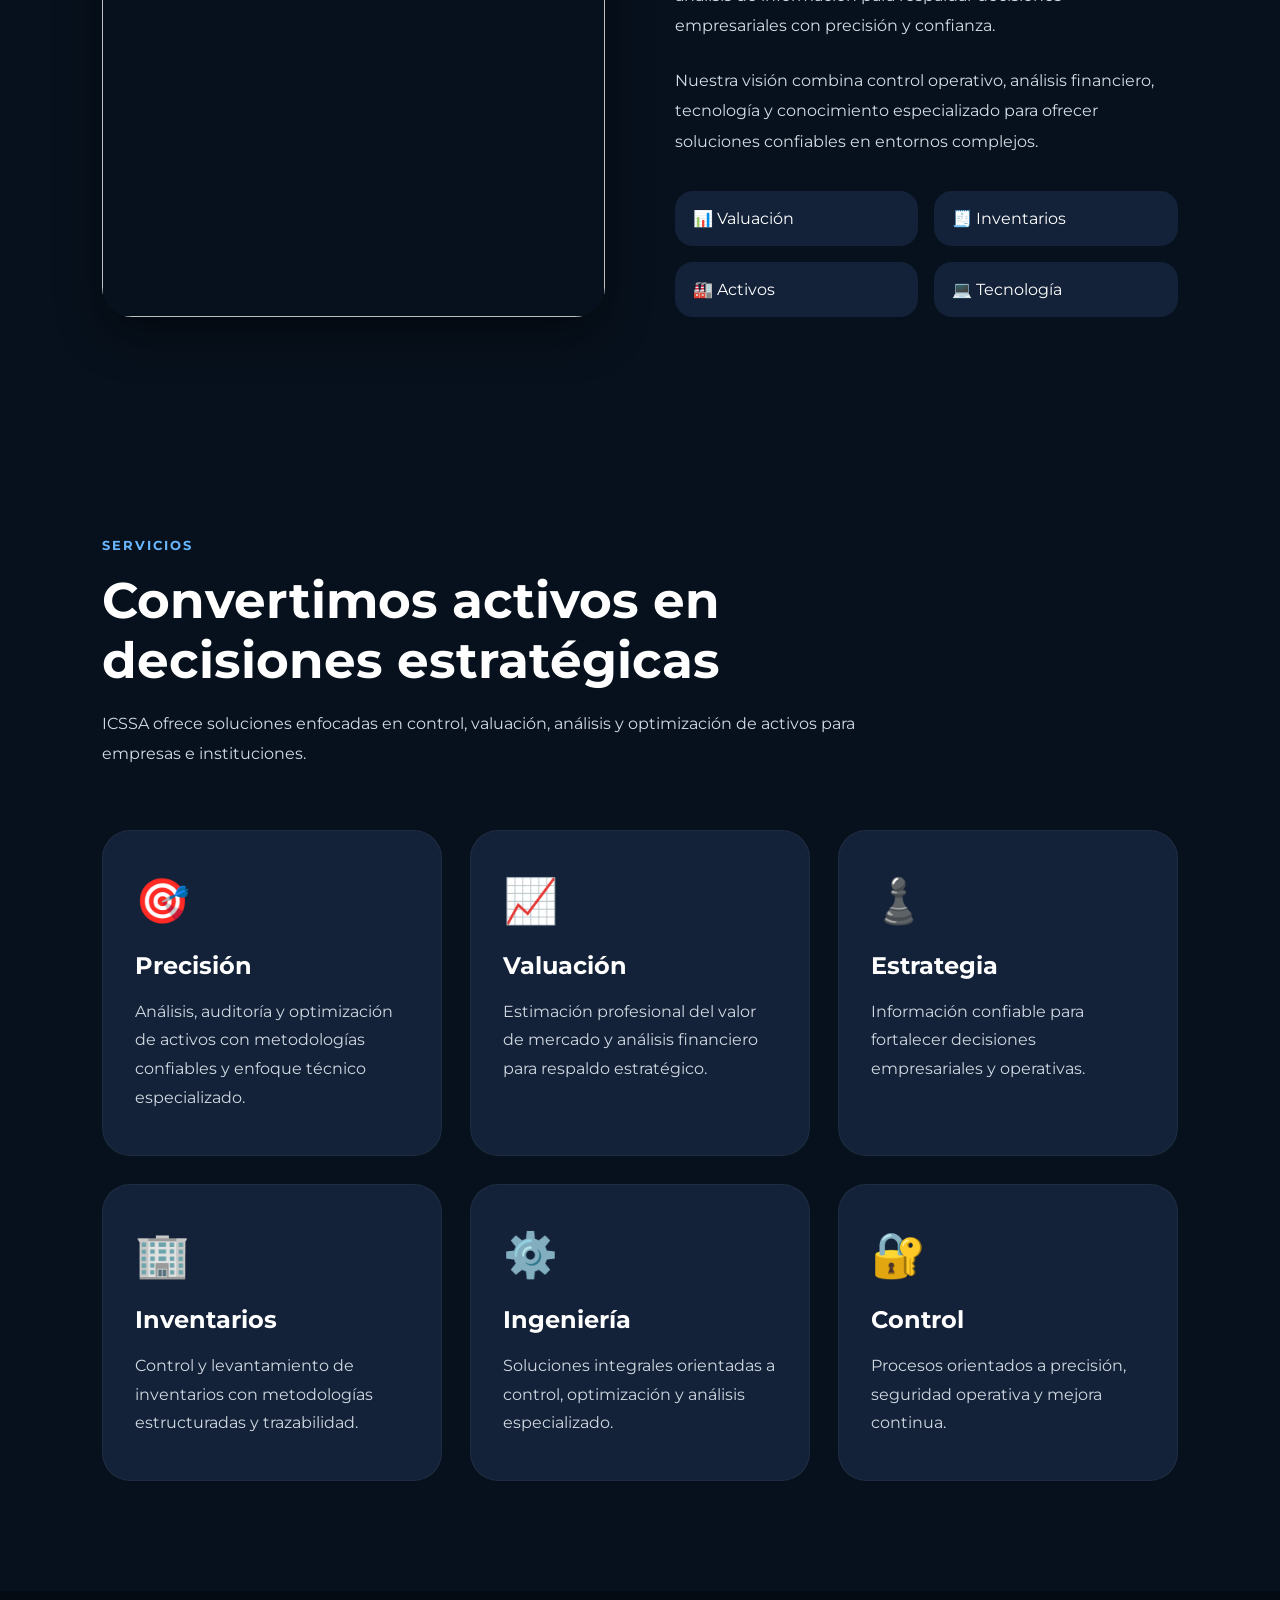
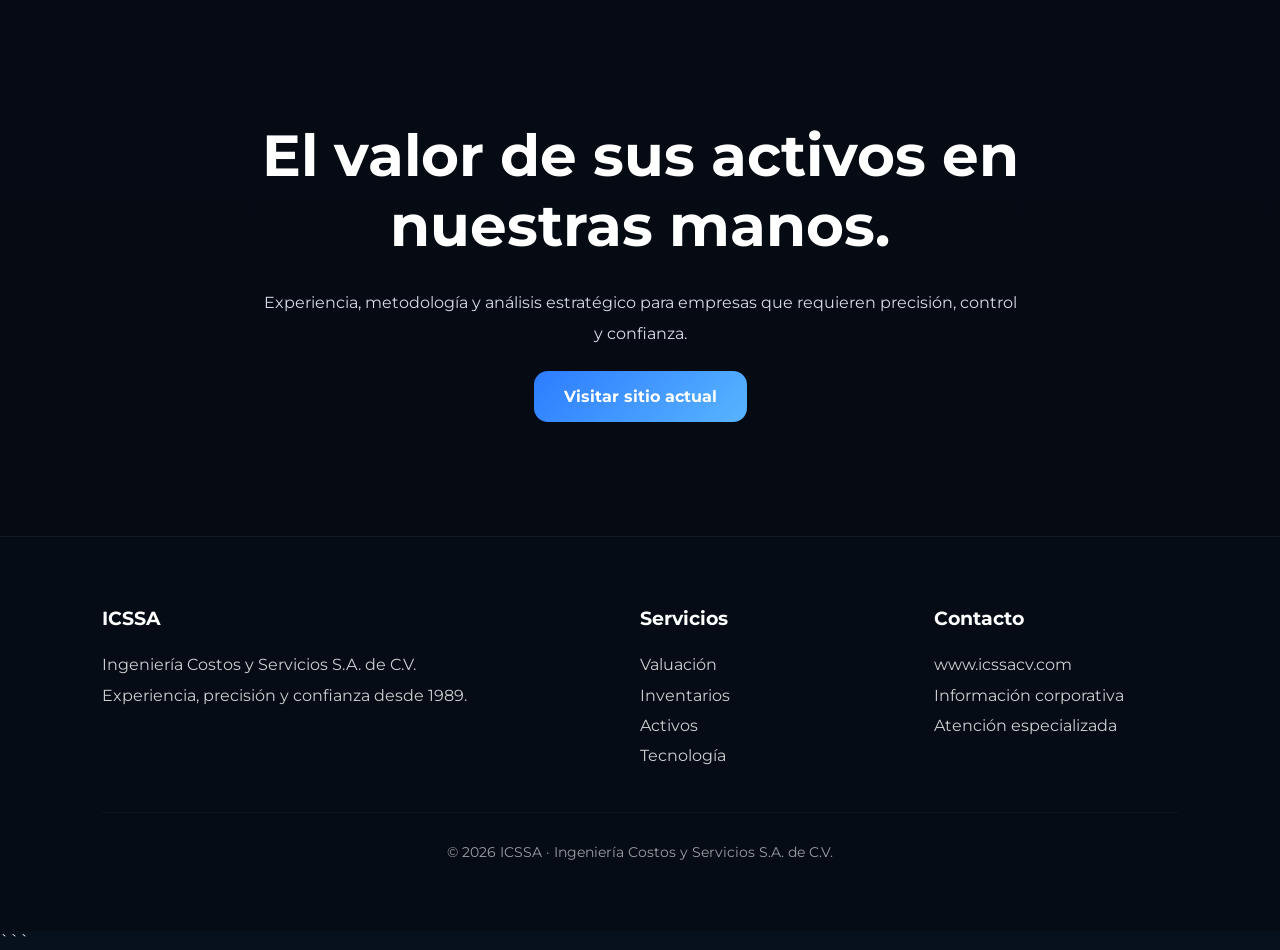
==== commit f7a7c27b: "Update index.html" ====
--- a/index.html
+++ b/index.html
@@ -455,7 +455,10 @@
 
 <div class="logo">
 
-<img src="https://icssacv.com/wp-content/uploads/2020/11/cropped-logoICSSA.jpg">
+```html
+https://www.icssacv.com/wp-content/uploads/2020/11/cropped-logoICSSA.jpg
+```
+
 
 <div class="logo-text">
 <h2>ICSSA</h2>
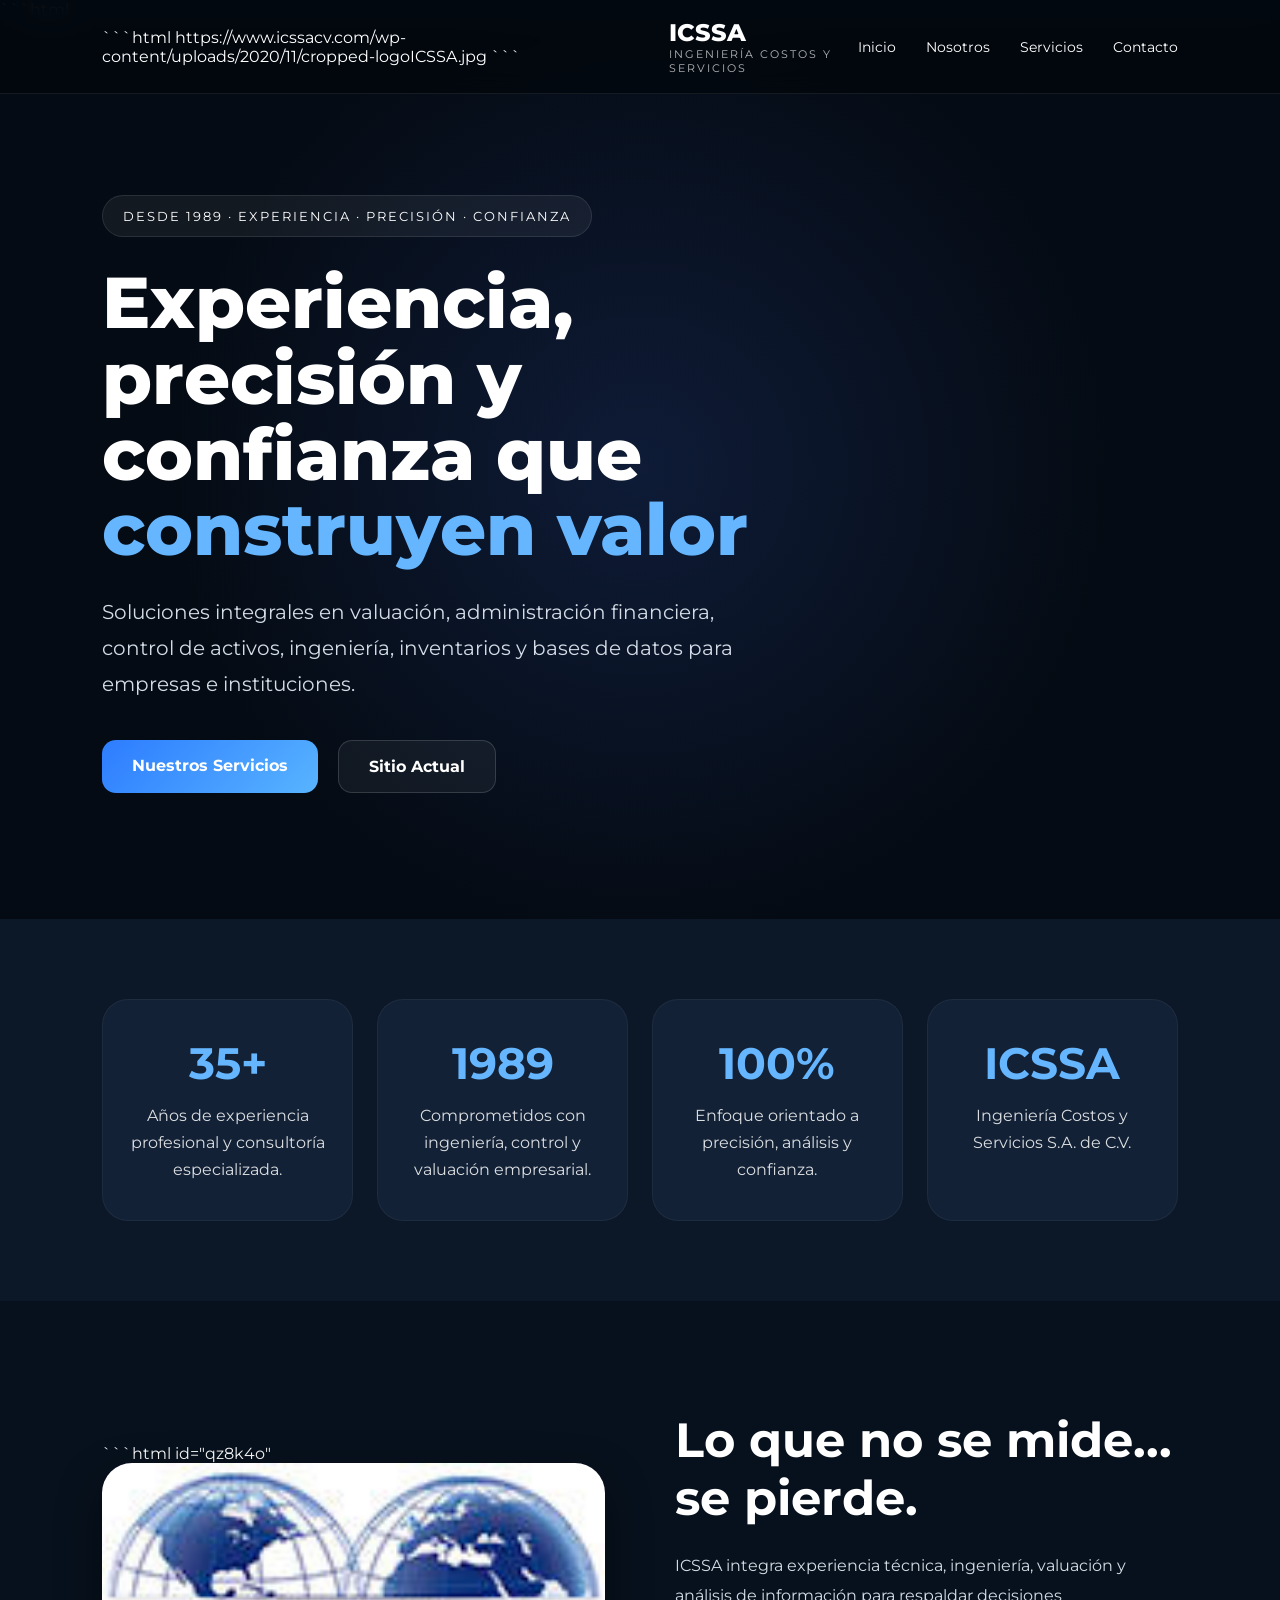
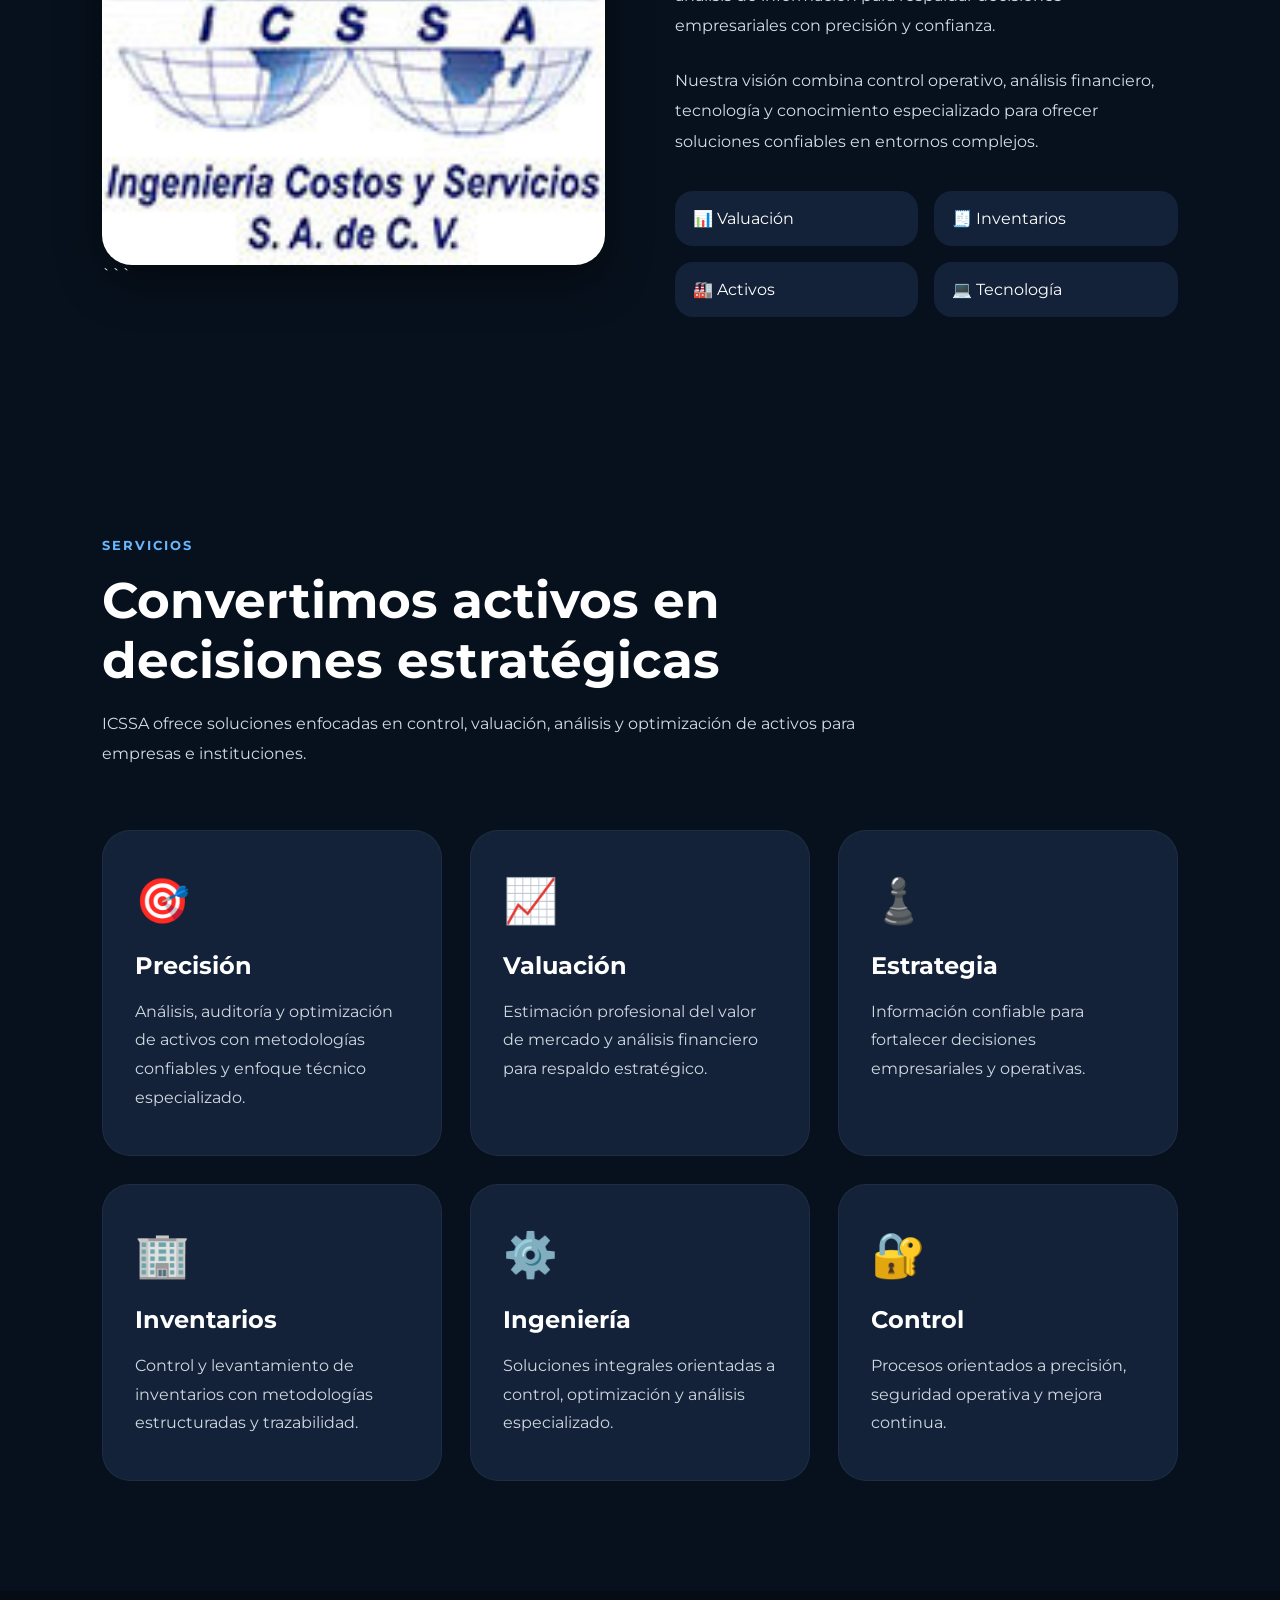
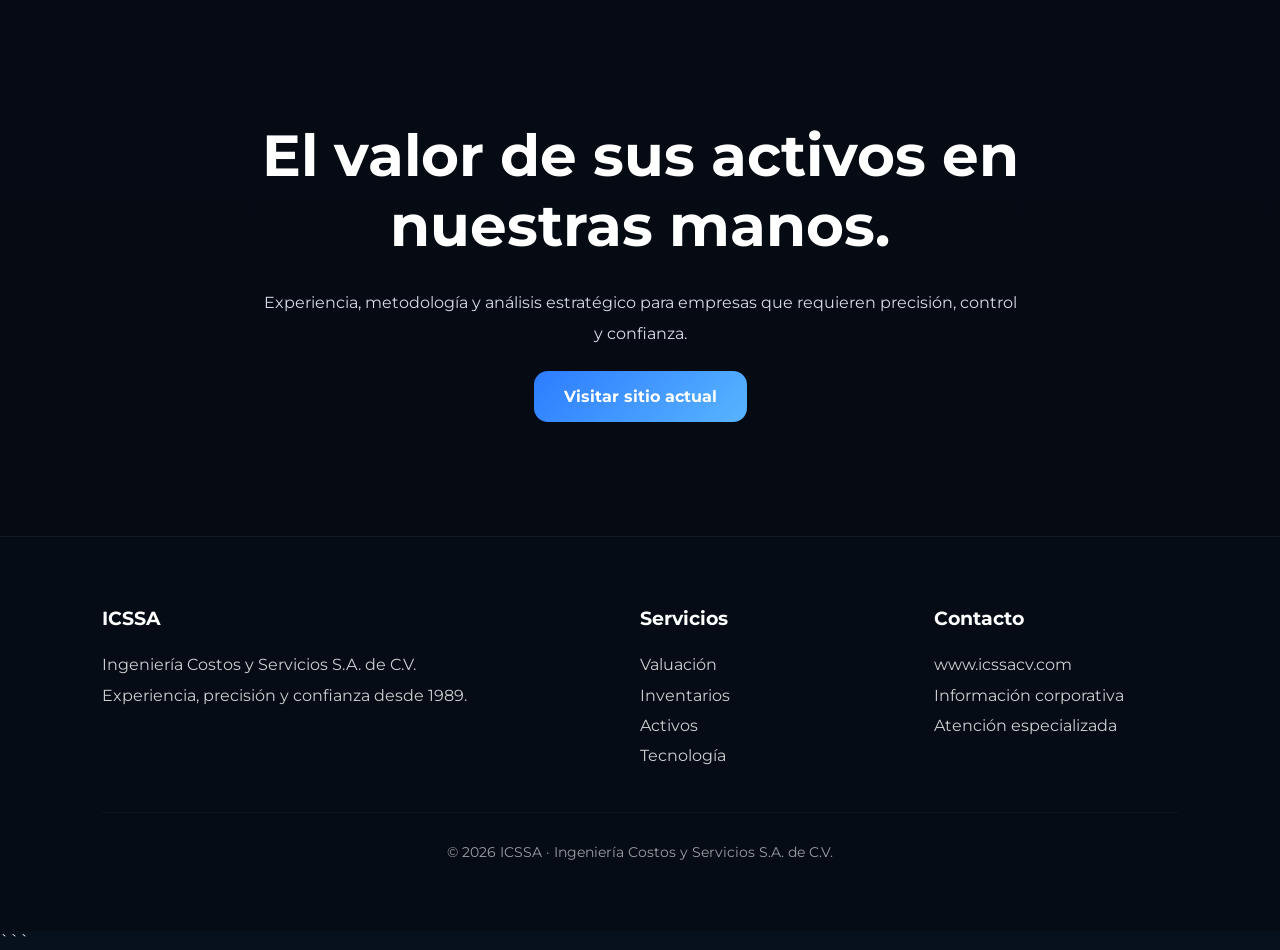
==== commit 07914ae3: "Update index.html" ====
--- a/index.html
+++ b/index.html
@@ -538,7 +538,10 @@
 
 <div>
 
-<img src="https://images.unsplash.com/photo-1486406146926-c627a92ad1ab?q=80&w=1200&auto=format&fit=crop">
+```html id="qz8k4o"
+<img src="logo.png">
+```
+
 
 </div>
 
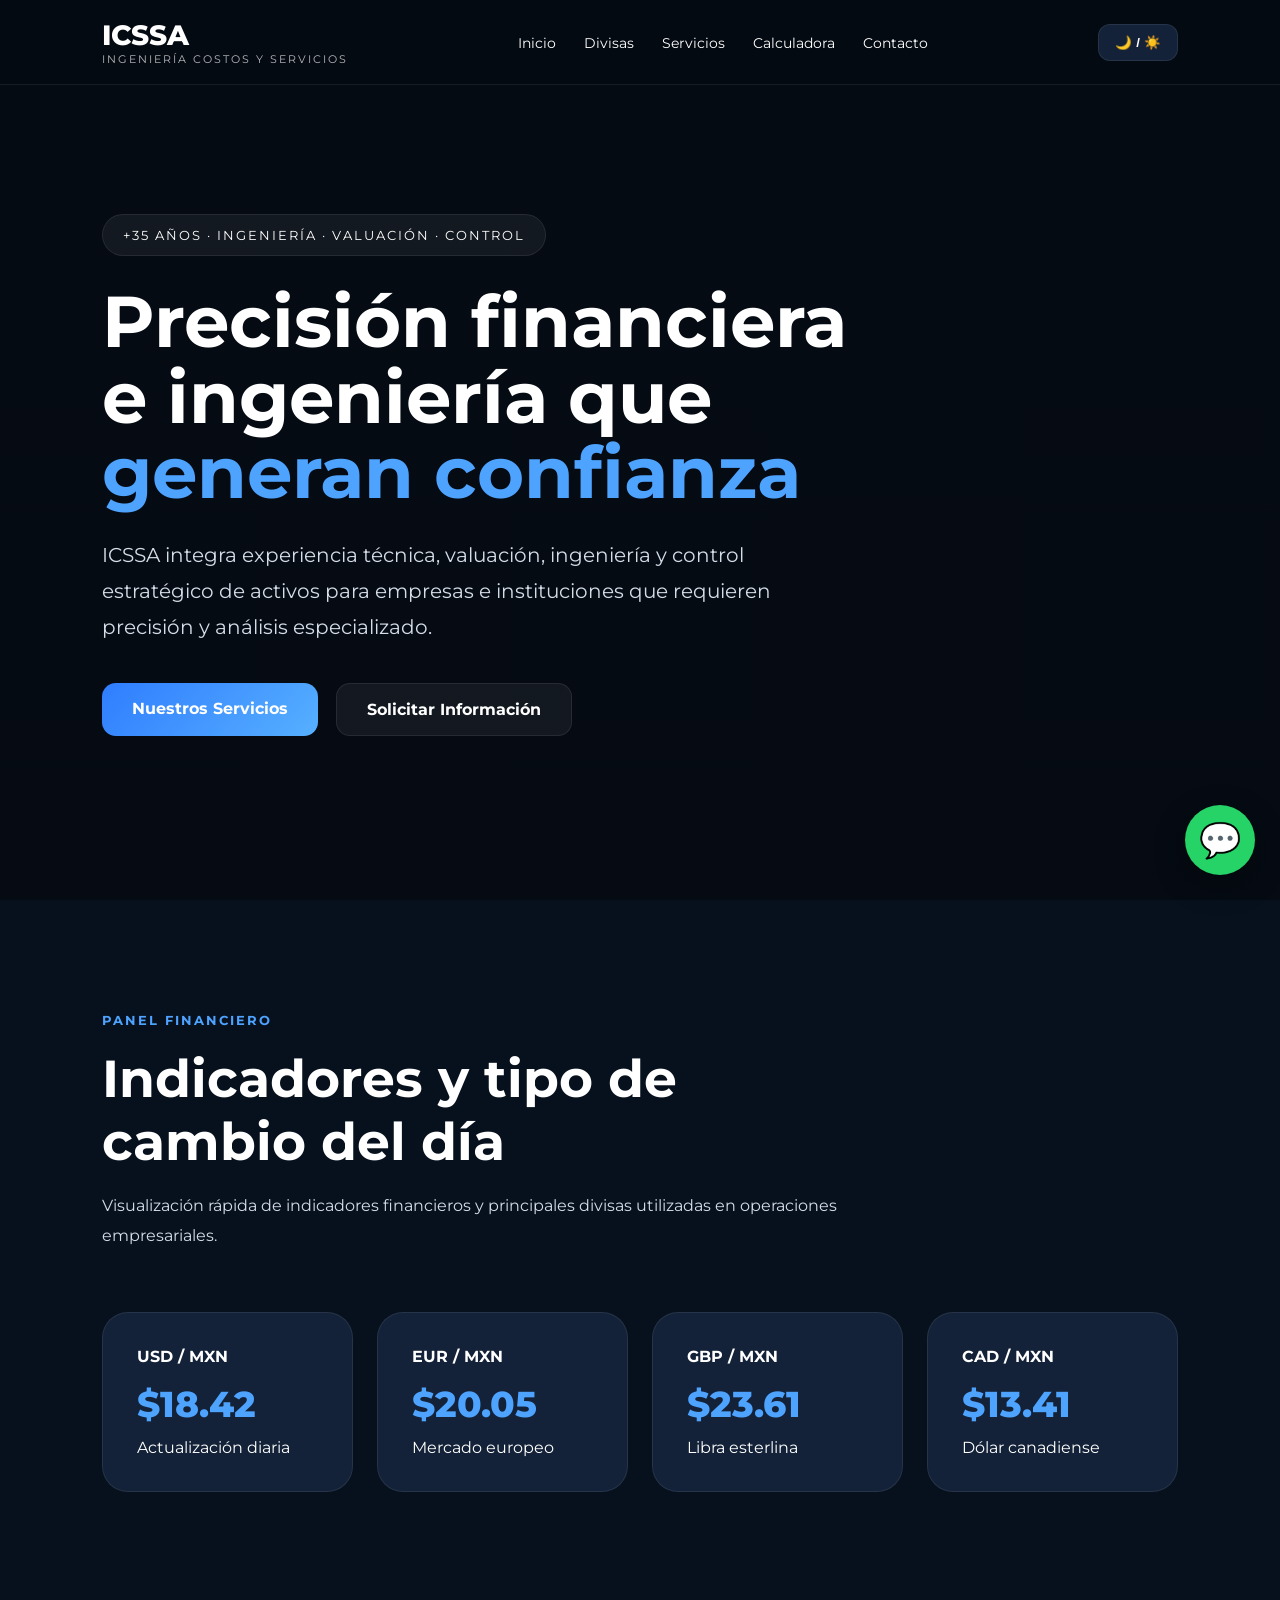
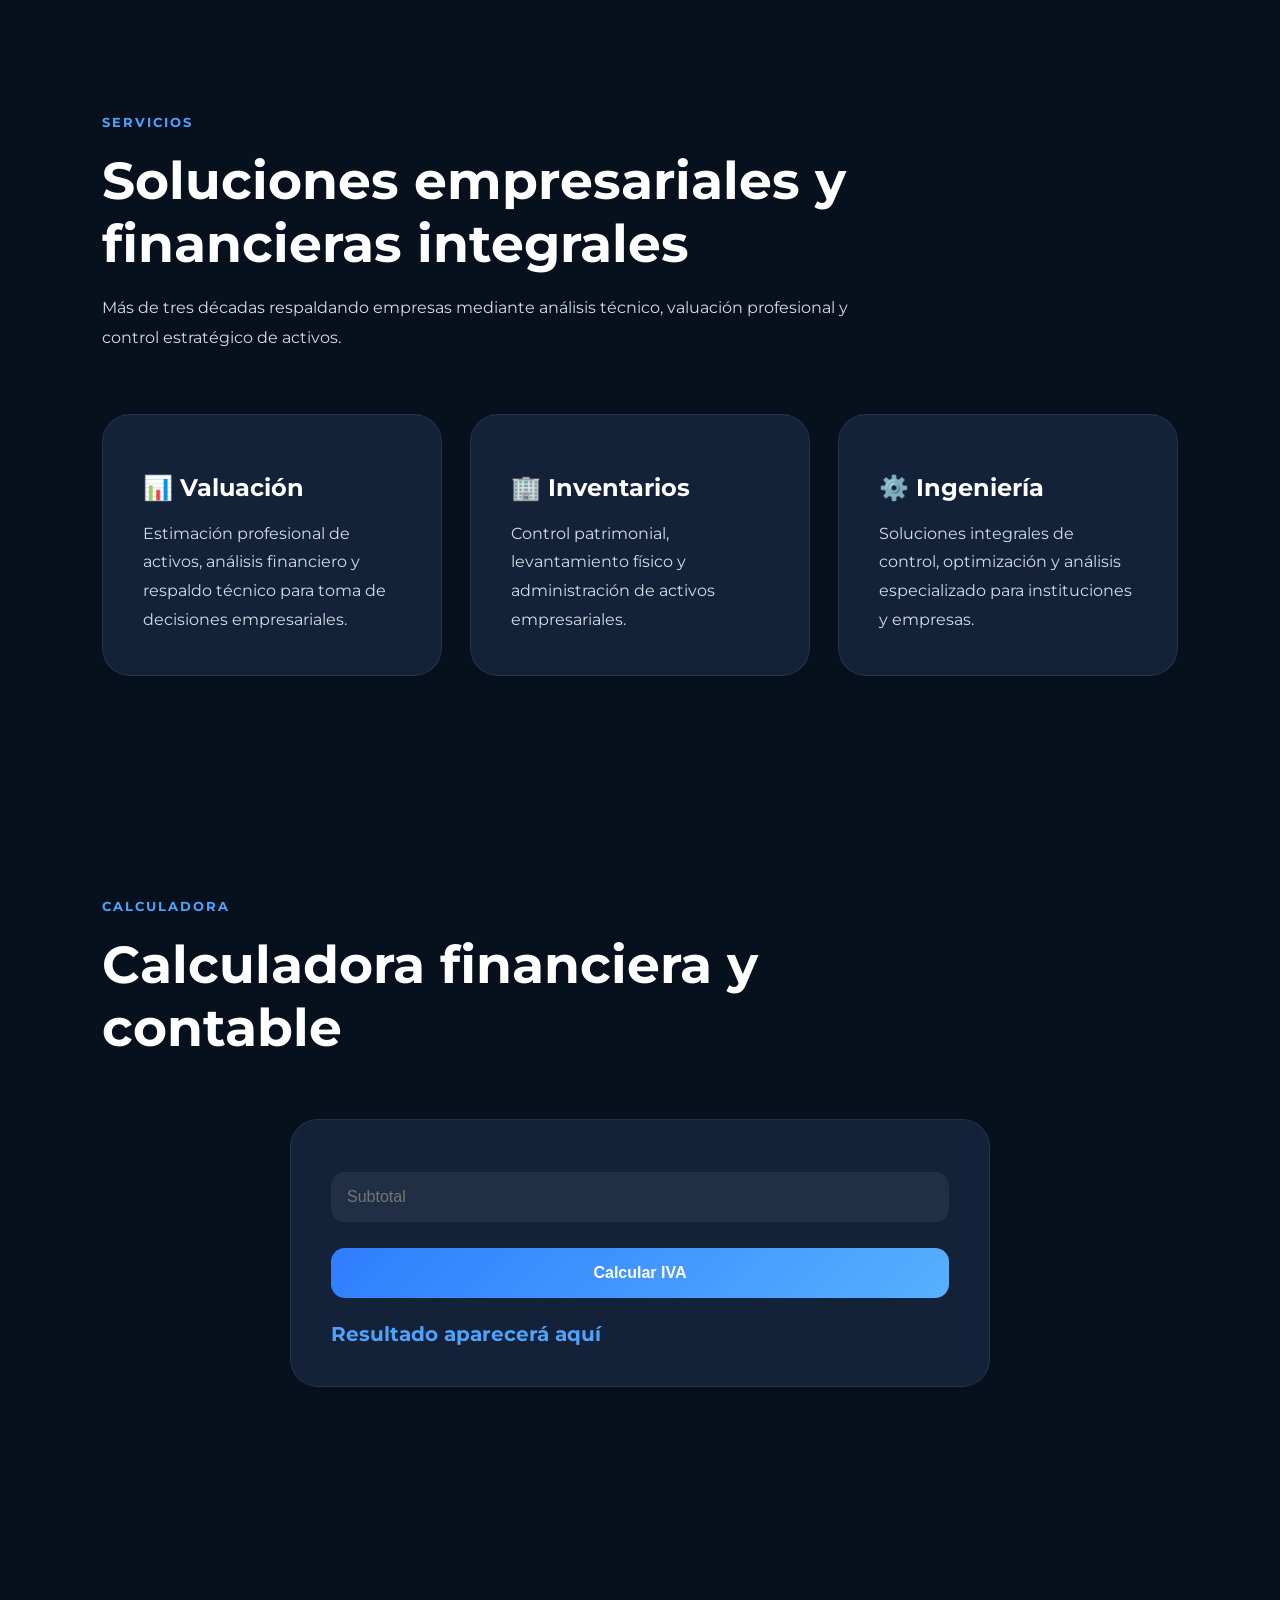
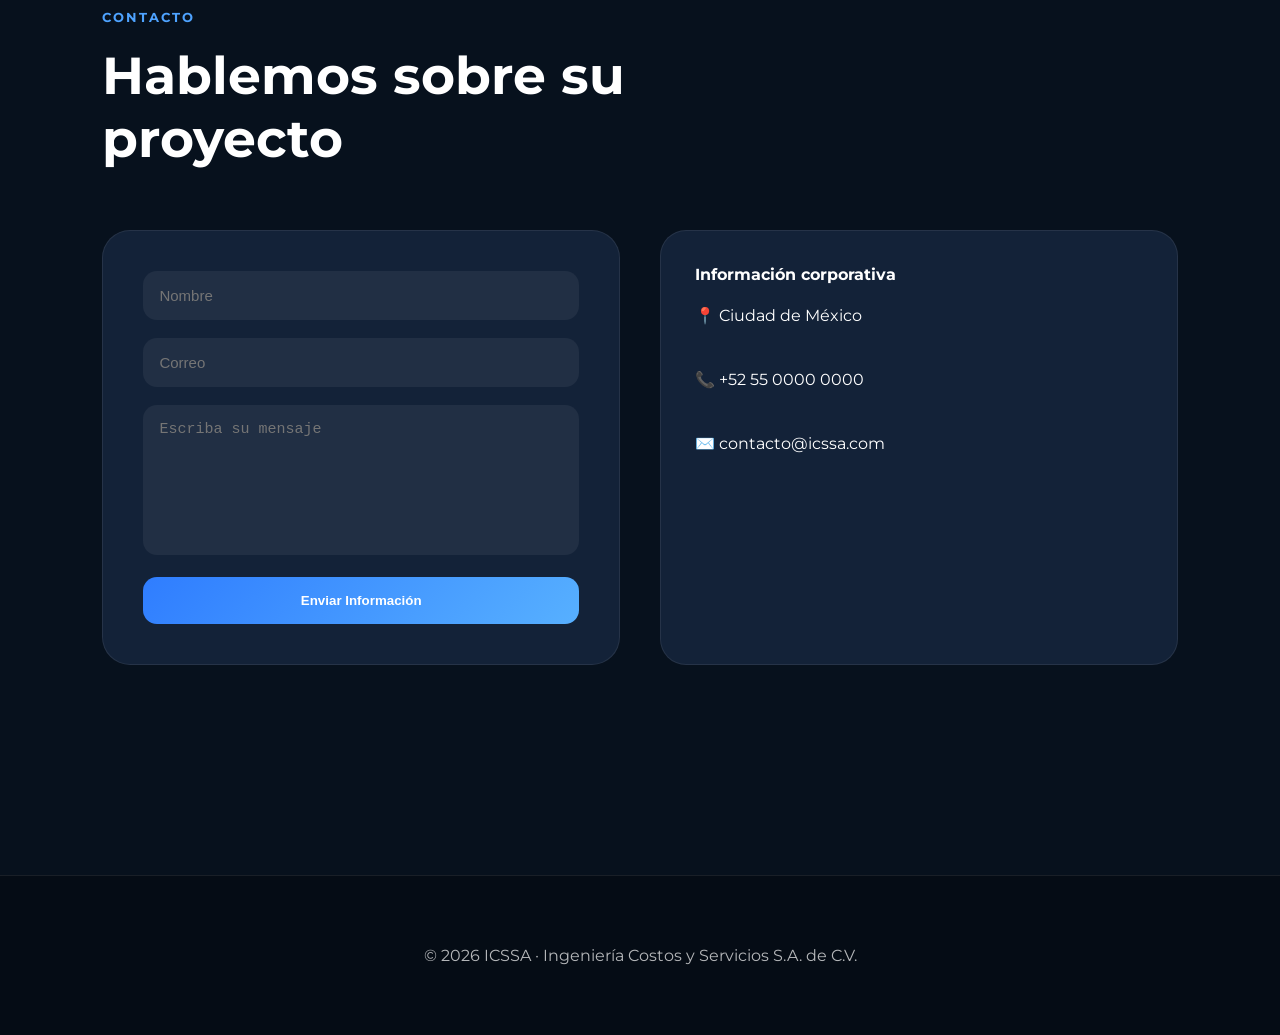
==== commit 3e18b422: "Update index.html" ====
--- a/index.html
+++ b/index.html
@@ -1,7 +1,7 @@
-```html
 <!DOCTYPE html>
 <html lang="es">
 <head>
+
 <meta charset="UTF-8">
 <meta name="viewport" content="width=device-width, initial-scale=1.0">
 
@@ -13,6 +13,30 @@
 <link href="https://fonts.googleapis.com/css2?family=Montserrat:wght@300;400;500;600;700;800&display=swap" rel="stylesheet">
 
 <style>
+
+:root{
+
+--bg:#07111d;
+--bg2:#0c1728;
+--card:#132238;
+--text:#ffffff;
+--text2:#d5dde8;
+--primary:#4ea3ff;
+--border:rgba(255,255,255,.08);
+
+}
+
+body.light{
+
+--bg:#f5f8fc;
+--bg2:#ffffff;
+--card:#ffffff;
+--text:#07111d;
+--text2:#465468;
+--primary:#1b6fff;
+--border:rgba(0,0,0,.08);
+
+}
 
 *{
 margin:0;
@@ -26,12 +50,11 @@
 
 body{
 font-family:'Montserrat',sans-serif;
-background:#07111d;
-color:white;
+background:var(--bg);
+color:var(--text);
 overflow-x:hidden;
-}
-
-/* NAV */
+transition:.4s;
+}
 
 nav{
 position:fixed;
@@ -42,10 +65,14 @@
 display:flex;
 justify-content:space-between;
 align-items:center;
-background:rgba(3,8,15,.92);
-backdrop-filter:blur(12px);
-z-index:1000;
-border-bottom:1px solid rgba(255,255,255,.08);
+background:rgba(5,10,18,.90);
+backdrop-filter:blur(14px);
+z-index:999;
+border-bottom:1px solid var(--border);
+}
+
+body.light nav{
+background:rgba(255,255,255,.88);
 }
 
 .logo{
@@ -54,20 +81,12 @@
 gap:14px;
 }
 
-.logo img{
-height:62px;
-width:auto;
-border-radius:6px;
-background:white;
-padding:4px;
-}
-
-.logo-text h2{
-font-size:24px;
+.logo h2{
+font-size:28px;
 font-weight:800;
 }
 
-.logo-text p{
+.logo p{
 font-size:11px;
 letter-spacing:2px;
 opacity:.7;
@@ -75,22 +94,31 @@
 
 nav ul{
 display:flex;
-gap:30px;
+gap:28px;
 list-style:none;
 }
 
 nav a{
 text-decoration:none;
-color:white;
+color:var(--text);
 font-size:14px;
 transition:.3s;
 }
 
 nav a:hover{
-color:#62b4ff;
-}
-
-/* HERO */
+color:var(--primary);
+}
+
+.toggle-mode{
+padding:10px 16px;
+border:none;
+border-radius:12px;
+background:var(--card);
+color:var(--text);
+cursor:pointer;
+font-weight:700;
+border:1px solid var(--border);
+}
 
 .hero{
 min-height:100vh;
@@ -99,62 +127,49 @@
 padding:150px 8% 100px;
 
 background:
-linear-gradient(rgba(4,10,18,.80),rgba(4,10,18,.88)),
-url('https://images.unsplash.com/photo-1511818966892-d7d671e672a2?q=80&w=1600&auto=format&fit=crop');
+linear-gradient(rgba(5,10,18,.85),rgba(5,10,18,.92)),
+url('https://images.unsplash.com/photo-1520607162513-77705c0f0d4a?q=80&w=1600&auto=format&fit=crop');
 
 background-size:cover;
 background-position:center;
-position:relative;
-}
-
-.hero::after{
-content:'';
-position:absolute;
-inset:0;
-
-background:
-radial-gradient(circle at center,rgba(70,120,255,.15),transparent 60%);
 }
 
 .hero-content{
 max-width:760px;
-position:relative;
-z-index:2;
 }
 
 .hero-tag{
 display:inline-block;
 padding:12px 20px;
-border-radius:50px;
+border-radius:40px;
 background:rgba(255,255,255,.06);
-border:1px solid rgba(255,255,255,.10);
+border:1px solid var(--border);
+margin-bottom:28px;
 font-size:13px;
 letter-spacing:2px;
-margin-bottom:28px;
 }
 
 .hero h1{
 font-size:72px;
 line-height:1.05;
-font-weight:800;
 margin-bottom:26px;
 }
 
 .hero h1 span{
-color:#66b6ff;
+color:var(--primary);
 }
 
 .hero p{
 font-size:20px;
 line-height:1.8;
-color:#d4dde7;
+color:var(--text2);
+margin-bottom:38px;
 max-width:680px;
-margin-bottom:38px;
-}
-
-.hero-buttons{
+}
+
+.buttons{
 display:flex;
-gap:20px;
+gap:18px;
 flex-wrap:wrap;
 }
 
@@ -167,84 +182,75 @@
 }
 
 .btn-primary{
-background:linear-gradient(135deg,#2d7cff,#58b4ff);
+background:linear-gradient(135deg,#2f7dff,#57b0ff);
 color:white;
 }
 
 .btn-primary:hover{
-transform:translateY(-4px);
-box-shadow:0 12px 30px rgba(58,130,246,.35);
+transform:translateY(-5px);
 }
 
 .btn-secondary{
-border:1px solid rgba(255,255,255,.15);
-color:white;
-background:rgba(255,255,255,.05);
-}
-
-.btn-secondary:hover{
-background:rgba(255,255,255,.08);
-}
-
-/* STATS */
-
-.stats{
+background:rgba(255,255,255,.06);
+border:1px solid var(--border);
+color:var(--text);
+}
+
+.section{
+padding:110px 8%;
+}
+
+.section-title{
+margin-bottom:60px;
+max-width:760px;
+}
+
+.section-title span{
+color:var(--primary);
+font-size:13px;
+font-weight:700;
+letter-spacing:2px;
+}
+
+.section-title h2{
+font-size:52px;
+margin:18px 0;
+}
+
+.section-title p{
+line-height:1.9;
+color:var(--text2);
+}
+
+.dashboard{
 display:grid;
 grid-template-columns:repeat(4,1fr);
 gap:24px;
-padding:80px 8%;
-background:#0c1728;
-}
-
-.stat{
-background:#122136;
-padding:36px 26px;
+}
+
+.card{
+background:var(--card);
+padding:34px;
 border-radius:26px;
-text-align:center;
-border:1px solid rgba(255,255,255,.05);
-}
-
-.stat h2{
-font-size:44px;
+border:1px solid var(--border);
+transition:.3s;
+}
+
+.card:hover{
+transform:translateY(-8px);
+}
+
+.card h3{
+font-size:16px;
+margin-bottom:16px;
+}
+
+.currency{
+font-size:36px;
+font-weight:800;
+color:var(--primary);
 margin-bottom:12px;
-color:#66b6ff;
-}
-
-.stat p{
-opacity:.85;
-line-height:1.7;
-}
-
-/* SECTION */
-
-.section{
-padding:110px 8%;
-}
-
-.section-title{
-max-width:760px;
-margin-bottom:60px;
-}
-
-.section-title span{
-color:#69b8ff;
-font-size:13px;
-font-weight:700;
-letter-spacing:2px;
-}
-
-.section-title h2{
-font-size:50px;
-margin:18px 0;
-line-height:1.2;
-}
-
-.section-title p{
-line-height:1.9;
-color:#d2dae5;
-}
-
-/* SERVICES */
+}
 
 .services{
 display:grid;
@@ -252,166 +258,178 @@
 gap:28px;
 }
 
-.service-card{
-background:#132238;
-padding:42px 32px;
+.service{
+background:var(--card);
+padding:40px;
 border-radius:28px;
+border:1px solid var(--border);
 transition:.3s;
-border:1px solid rgba(255,255,255,.05);
-}
-
-.service-card:hover{
+}
+
+.service:hover{
 transform:translateY(-8px);
-box-shadow:0 18px 40px rgba(0,0,0,.35);
-}
-
-.service-icon{
-font-size:44px;
-margin-bottom:24px;
-}
-
-.service-card h3{
+}
+
+.service h3{
+margin:18px 0;
 font-size:24px;
-margin-bottom:18px;
-}
-
-.service-card p{
+}
+
+.service p{
 line-height:1.8;
-color:#d0d8e2;
-}
-
-/* ABOUT */
-
-.about{
+color:var(--text2);
+}
+
+.calculator{
+background:var(--card);
+padding:40px;
+border-radius:28px;
+border:1px solid var(--border);
+max-width:700px;
+margin:auto;
+}
+
+.calculator input{
+width:100%;
+padding:16px;
+margin:12px 0;
+border:none;
+border-radius:14px;
+background:rgba(255,255,255,.06);
+color:var(--text);
+font-size:16px;
+}
+
+.calculator button{
+width:100%;
+padding:16px;
+border:none;
+border-radius:14px;
+background:linear-gradient(135deg,#2f7dff,#57b0ff);
+color:white;
+font-size:16px;
+font-weight:700;
+cursor:pointer;
+margin-top:14px;
+}
+
+.result{
+margin-top:24px;
+font-size:20px;
+font-weight:700;
+color:var(--primary);
+}
+
+.contact{
 display:grid;
 grid-template-columns:1fr 1fr;
-gap:70px;
+gap:40px;
+}
+
+.form{
+background:var(--card);
+padding:40px;
+border-radius:28px;
+border:1px solid var(--border);
+}
+
+.form input,
+.form textarea{
+width:100%;
+padding:16px;
+margin-bottom:18px;
+border:none;
+border-radius:14px;
+background:rgba(255,255,255,.06);
+color:var(--text);
+font-size:15px;
+}
+
+.form textarea{
+height:150px;
+resize:none;
+}
+
+.form button{
+padding:16px;
+width:100%;
+border:none;
+border-radius:14px;
+background:linear-gradient(135deg,#2f7dff,#57b0ff);
+color:white;
+font-weight:700;
+cursor:pointer;
+}
+
+.whatsapp{
+position:fixed;
+right:25px;
+bottom:25px;
+width:70px;
+height:70px;
+background:#25D366;
+border-radius:50%;
+display:flex;
+justify-content:center;
 align-items:center;
-}
-
-.about img{
-width:100%;
-border-radius:30px;
-box-shadow:0 18px 45px rgba(0,0,0,.45);
-}
-
-.about-text h2{
-font-size:48px;
-margin-bottom:24px;
-}
-
-.about-text p{
-line-height:1.9;
-color:#d4dde6;
-margin-bottom:24px;
-}
-
-.about-list{
-display:grid;
-grid-template-columns:1fr 1fr;
-gap:16px;
-margin-top:34px;
-}
-
-.about-item{
-background:#132238;
-padding:18px;
-border-radius:18px;
-}
-
-/* CTA */
-
-.cta{
-padding:130px 8%;
-text-align:center;
-
-background:
-linear-gradient(rgba(5,10,18,.86),rgba(5,10,18,.92)),
-url('https://images.unsplash.com/photo-1516321318423-f06f85e504b3?q=80&w=1600&auto=format&fit=crop');
-
-background-size:cover;
-background-position:center;
-}
-
-.cta h2{
-font-size:58px;
-line-height:1.2;
-max-width:900px;
-margin:auto;
-margin-bottom:28px;
-}
-
-.cta p{
-max-width:760px;
-margin:auto;
-line-height:1.9;
-color:#d5dce6;
-margin-bottom:38px;
-}
-
-/* FOOTER */
+font-size:34px;
+text-decoration:none;
+color:white;
+z-index:999;
+box-shadow:0 10px 30px rgba(0,0,0,.35);
+animation:float 2s infinite ease-in-out;
+}
+
+@keyframes float{
+
+0%{
+transform:translateY(0);
+}
+
+50%{
+transform:translateY(-8px);
+}
+
+100%{
+transform:translateY(0);
+}
+
+}
 
 footer{
 padding:70px 8%;
+text-align:center;
 background:#050c15;
-border-top:1px solid rgba(255,255,255,.06);
-}
-
-.footer-grid{
-display:grid;
-grid-template-columns:2fr 1fr 1fr;
-gap:50px;
-}
-
-.footer-grid h3{
-margin-bottom:20px;
-}
-
-.footer-grid p,
-.footer-grid li{
-line-height:1.9;
-opacity:.8;
-list-style:none;
-}
-
-.footer-bottom{
-margin-top:40px;
-padding-top:30px;
-border-top:1px solid rgba(255,255,255,.06);
-text-align:center;
-opacity:.6;
-font-size:14px;
-}
-
-/* MOBILE */
-
-@media(max-width:1100px){
-
+margin-top:100px;
+border-top:1px solid var(--border);
+}
+
+footer p{
+opacity:.7;
+}
+
+@media(max-width:1000px){
+
+.dashboard,
 .services,
-.stats,
-.about,
-.footer-grid{
+.contact{
 grid-template-columns:1fr 1fr;
 }
 
 .hero h1{
-font-size:56px;
+font-size:54px;
 }
 
 }
 
 @media(max-width:768px){
-
-nav{
-padding:16px 5%;
-}
 
 nav ul{
 display:none;
 }
 
 .hero{
-padding:140px 5% 90px;
+padding:140px 5% 100px;
 }
 
 .hero h1{
@@ -422,31 +440,24 @@
 font-size:16px;
 }
 
-.section,
-.stats,
-.cta,
-footer{
-padding-left:5%;
-padding-right:5%;
-}
-
+.section{
+padding:90px 5%;
+}
+
+.dashboard,
 .services,
-.stats,
-.about,
-.footer-grid,
-.about-list{
+.contact{
 grid-template-columns:1fr;
 }
 
-.section-title h2,
-.about-text h2,
-.cta h2{
-font-size:36px;
+.section-title h2{
+font-size:38px;
 }
 
 }
 
 </style>
+
 </head>
 
 <body>
@@ -454,26 +465,24 @@
 <nav>
 
 <div class="logo">
-
-```html
-https://www.icssacv.com/wp-content/uploads/2020/11/cropped-logoICSSA.jpg
-```
-
-
-<div class="logo-text">
+<div>
 <h2>ICSSA</h2>
 <p>INGENIERÍA COSTOS Y SERVICIOS</p>
 </div>
-
 </div>
 
 <ul>
 <li><a href="#inicio">Inicio</a></li>
-<li><a href="#nosotros">Nosotros</a></li>
+<li><a href="#divisas">Divisas</a></li>
 <li><a href="#servicios">Servicios</a></li>
+<li><a href="#calculadora">Calculadora</a></li>
 <li><a href="#contacto">Contacto</a></li>
 </ul>
 
+<button class="toggle-mode" onclick="toggleMode()">
+🌙 / ☀️
+</button>
+
 </nav>
 
 <section class="hero" id="inicio">
@@ -481,25 +490,25 @@
 <div class="hero-content">
 
 <div class="hero-tag">
-DESDE 1989 · EXPERIENCIA · PRECISIÓN · CONFIANZA
++35 AÑOS · INGENIERÍA · VALUACIÓN · CONTROL
 </div>
 
 <h1>
-Experiencia, precisión y confianza que <span>construyen valor</span>
+Precisión financiera e ingeniería que <span>generan confianza</span>
 </h1>
 
 <p>
-Soluciones integrales en valuación, administración financiera, control de activos, ingeniería, inventarios y bases de datos para empresas e instituciones.
+ICSSA integra experiencia técnica, valuación, ingeniería y control estratégico de activos para empresas e instituciones que requieren precisión y análisis especializado.
 </p>
 
-<div class="hero-buttons">
+<div class="buttons">
 
 <a href="#servicios" class="btn btn-primary">
 Nuestros Servicios
 </a>
 
-<a href="https://icssacv.com" class="btn btn-secondary">
-Sitio Actual
+<a href="#contacto" class="btn btn-secondary">
+Solicitar Información
 </a>
 
 </div>
@@ -508,220 +517,206 @@
 
 </section>
 
-<section class="stats">
-
-<div class="stat">
-<h2>35+</h2>
-<p>Años de experiencia profesional y consultoría especializada.</p>
-</div>
-
-<div class="stat">
-<h2>1989</h2>
-<p>Comprometidos con ingeniería, control y valuación empresarial.</p>
-</div>
-
-<div class="stat">
-<h2>100%</h2>
-<p>Enfoque orientado a precisión, análisis y confianza.</p>
-</div>
-
-<div class="stat">
-<h2>ICSSA</h2>
-<p>Ingeniería Costos y Servicios S.A. de C.V.</p>
+<section class="section" id="divisas">
+
+<div class="section-title">
+
+<span>PANEL FINANCIERO</span>
+
+<h2>
+Indicadores y tipo de cambio del día
+</h2>
+
+<p>
+Visualización rápida de indicadores financieros y principales divisas utilizadas en operaciones empresariales.
+</p>
+
+</div>
+
+<div class="dashboard">
+
+<div class="card">
+<h3>USD / MXN</h3>
+<div class="currency">$18.42</div>
+<p>Actualización diaria</p>
+</div>
+
+<div class="card">
+<h3>EUR / MXN</h3>
+<div class="currency">$20.05</div>
+<p>Mercado europeo</p>
+</div>
+
+<div class="card">
+<h3>GBP / MXN</h3>
+<div class="currency">$23.61</div>
+<p>Libra esterlina</p>
+</div>
+
+<div class="card">
+<h3>CAD / MXN</h3>
+<div class="currency">$13.41</div>
+<p>Dólar canadiense</p>
+</div>
+
 </div>
 
 </section>
 
-<section class="section" id="nosotros">
-
-<div class="about">
-
-<div>
-
-```html id="qz8k4o"
-<img src="logo.png">
-```
-
-
-</div>
-
-<div class="about-text">
+<section class="section" id="servicios">
+
+<div class="section-title">
+
+<span>SERVICIOS</span>
 
 <h2>
-Lo que no se mide... se pierde.
+Soluciones empresariales y financieras integrales
 </h2>
 
 <p>
-ICSSA integra experiencia técnica, ingeniería, valuación y análisis de información para respaldar decisiones empresariales con precisión y confianza.
+Más de tres décadas respaldando empresas mediante análisis técnico, valuación profesional y control estratégico de activos.
 </p>
 
+</div>
+
+<div class="services">
+
+<div class="service">
+<h3>📊 Valuación</h3>
 <p>
-Nuestra visión combina control operativo, análisis financiero, tecnología y conocimiento especializado para ofrecer soluciones confiables en entornos complejos.
+Estimación profesional de activos, análisis financiero y respaldo técnico para toma de decisiones empresariales.
 </p>
-
-<div class="about-list">
-
-<div class="about-item">
-📊 Valuación
-</div>
-
-<div class="about-item">
-🧾 Inventarios
-</div>
-
-<div class="about-item">
-🏭 Activos
-</div>
-
-<div class="about-item">
-💻 Tecnología
-</div>
-
-</div>
-
+</div>
+
+<div class="service">
+<h3>🏢 Inventarios</h3>
+<p>
+Control patrimonial, levantamiento físico y administración de activos empresariales.
+</p>
+</div>
+
+<div class="service">
+<h3>⚙️ Ingeniería</h3>
+<p>
+Soluciones integrales de control, optimización y análisis especializado para instituciones y empresas.
+</p>
 </div>
 
 </div>
 
 </section>
 
-<section class="section" id="servicios">
+<section class="section" id="calculadora">
 
 <div class="section-title">
 
-<span>SERVICIOS</span>
+<span>CALCULADORA</span>
 
 <h2>
-Convertimos activos en decisiones estratégicas
+Calculadora financiera y contable
 </h2>
 
+</div>
+
+<div class="calculator">
+
+<input type="number" id="subtotal" placeholder="Subtotal">
+
+<button onclick="calcularIVA()">
+Calcular IVA
+</button>
+
+<div class="result" id="resultado">
+Resultado aparecerá aquí
+</div>
+
+</div>
+
+</section>
+
+<section class="section" id="contacto">
+
+<div class="section-title">
+
+<span>CONTACTO</span>
+
+<h2>
+Hablemos sobre su proyecto
+</h2>
+
+</div>
+
+<div class="contact">
+
+<div class="form">
+
+<input type="text" placeholder="Nombre">
+<input type="email" placeholder="Correo">
+<textarea placeholder="Escriba su mensaje"></textarea>
+
+<button>
+Enviar Información
+</button>
+
+</div>
+
+<div class="card">
+
+<h3>Información corporativa</h3>
+
+<p style="line-height:2;">
+📍 Ciudad de México<br><br>
+📞 +52 55 0000 0000<br><br>
+✉️ contacto@icssa.com
+</p>
+
+</div>
+
+</div>
+
+</section>
+
+<footer>
 <p>
-ICSSA ofrece soluciones enfocadas en control, valuación, análisis y optimización de activos para empresas e instituciones.
+© 2026 ICSSA · Ingeniería Costos y Servicios S.A. de C.V.
 </p>
-
-</div>
-
-<div class="services">
-
-<div class="service-card">
-<div class="service-icon">🎯</div>
-<h3>Precisión</h3>
-<p>
-Análisis, auditoría y optimización de activos con metodologías confiables y enfoque técnico especializado.
-</p>
-</div>
-
-<div class="service-card">
-<div class="service-icon">📈</div>
-<h3>Valuación</h3>
-<p>
-Estimación profesional del valor de mercado y análisis financiero para respaldo estratégico.
-</p>
-</div>
-
-<div class="service-card">
-<div class="service-icon">♟️</div>
-<h3>Estrategia</h3>
-<p>
-Información confiable para fortalecer decisiones empresariales y operativas.
-</p>
-</div>
-
-<div class="service-card">
-<div class="service-icon">🏢</div>
-<h3>Inventarios</h3>
-<p>
-Control y levantamiento de inventarios con metodologías estructuradas y trazabilidad.
-</p>
-</div>
-
-<div class="service-card">
-<div class="service-icon">⚙️</div>
-<h3>Ingeniería</h3>
-<p>
-Soluciones integrales orientadas a control, optimización y análisis especializado.
-</p>
-</div>
-
-<div class="service-card">
-<div class="service-icon">🔐</div>
-<h3>Control</h3>
-<p>
-Procesos orientados a precisión, seguridad operativa y mejora continua.
-</p>
-</div>
-
-</div>
-
-</section>
-
-<section class="cta" id="contacto">
-
-<h2>
-El valor de sus activos en nuestras manos.
-</h2>
-
-<p>
-Experiencia, metodología y análisis estratégico para empresas que requieren precisión, control y confianza.
-</p>
-
-<a href="https://icssacv.com" class="btn btn-primary">
-Visitar sitio actual
+</footer>
+
+<a class="whatsapp" href="https://wa.me/5215500000000" target="_blank">
+💬
 </a>
 
-</section>
-
-<footer>
-
-<div class="footer-grid">
-
-<div>
-
-<h3>ICSSA</h3>
-
-<p>
-Ingeniería Costos y Servicios S.A. de C.V.
-</p>
-
-<p>
-Experiencia, precisión y confianza desde 1989.
-</p>
-
-</div>
-
-<div>
-
-<h3>Servicios</h3>
-
-<ul>
-<li>Valuación</li>
-<li>Inventarios</li>
-<li>Activos</li>
-<li>Tecnología</li>
-</ul>
-
-</div>
-
-<div>
-
-<h3>Contacto</h3>
-
-<ul>
-<li>www.icssacv.com</li>
-<li>Información corporativa</li>
-<li>Atención especializada</li>
-</ul>
-
-</div>
-
-</div>
-
-<div class="footer-bottom">
-© 2026 ICSSA · Ingeniería Costos y Servicios S.A. de C.V.
-</div>
-
-</footer>
+<script>
+
+function toggleMode(){
+
+document.body.classList.toggle('light');
+
+}
+
+function calcularIVA(){
+
+let subtotal = parseFloat(document.getElementById('subtotal').value);
+
+if(isNaN(subtotal)){
+
+document.getElementById('resultado').innerHTML = 'Ingrese un valor válido';
+
+return;
+
+}
+
+let iva = subtotal * 0.16;
+let total = subtotal + iva;
+
+document.getElementById('resultado').innerHTML = `
+IVA: $${iva.toFixed(2)} <br>
+TOTAL: $${total.toFixed(2)}
+`;
+
+}
+
+</script>
 
 </body>
 </html>
-```
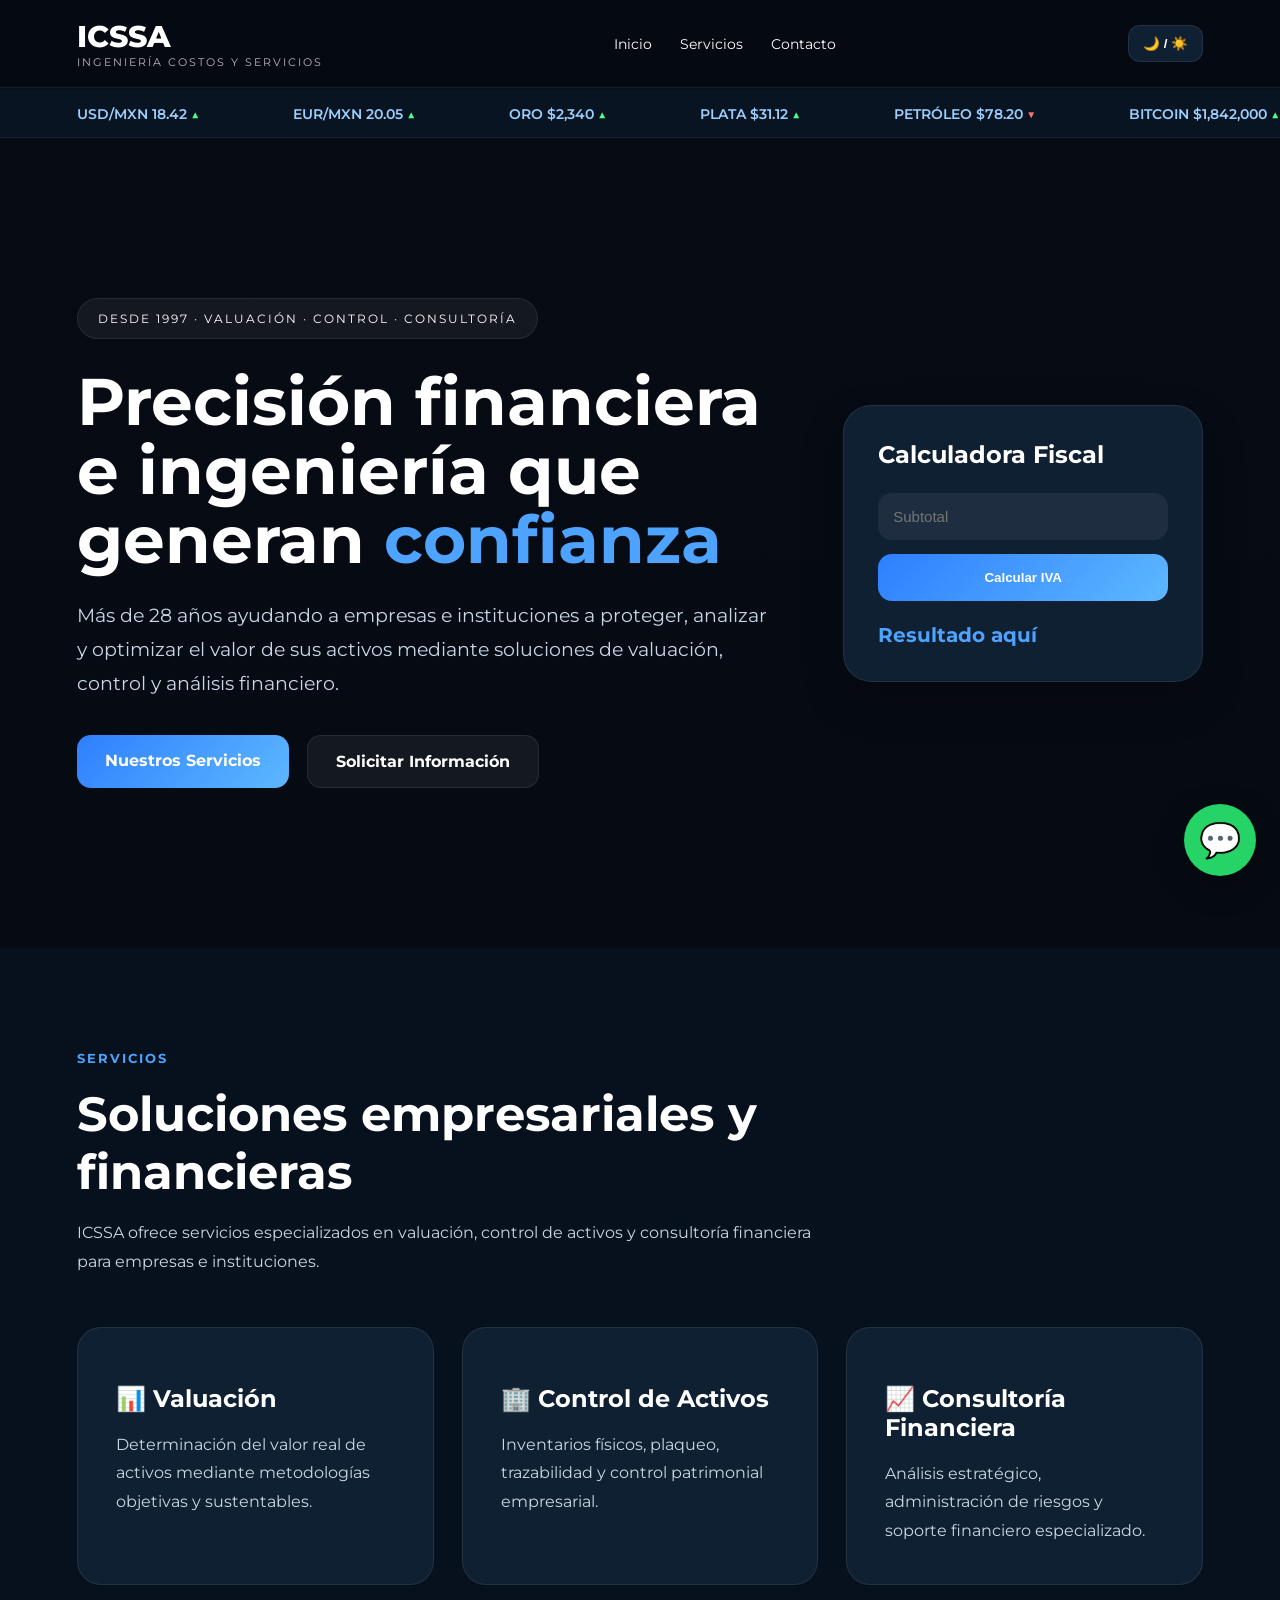
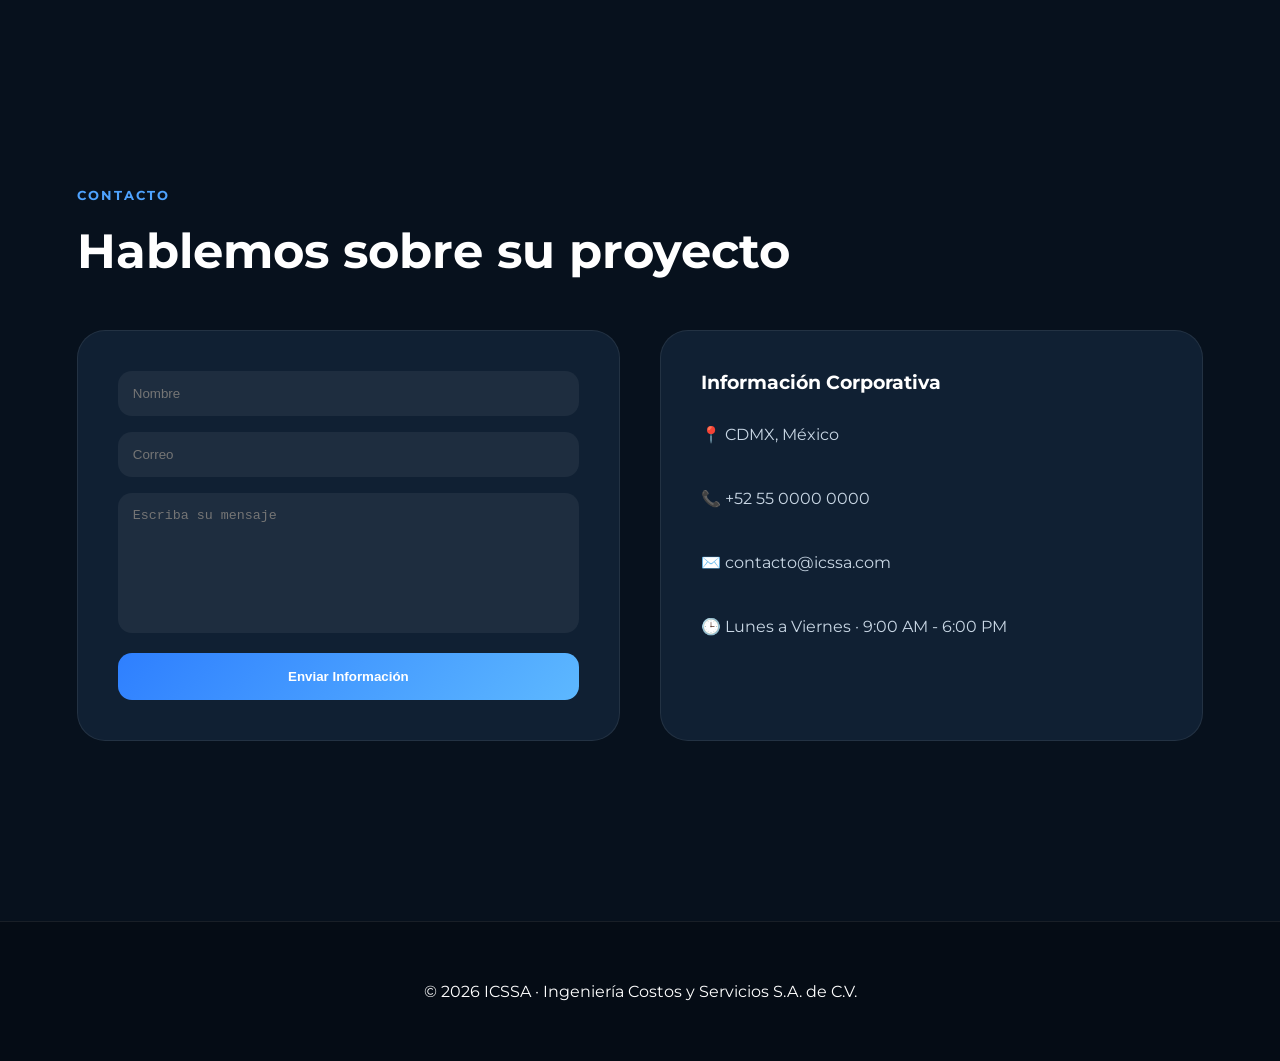
==== commit 43cbc4cc: "Update index.html" ====
--- a/index.html
+++ b/index.html
@@ -17,10 +17,9 @@
 :root{
 
 --bg:#07111d;
---bg2:#0c1728;
---card:#132238;
+--card:#102033;
 --text:#ffffff;
---text2:#d5dde8;
+--text2:#c9d7e5;
 --primary:#4ea3ff;
 --border:rgba(255,255,255,.08);
 
@@ -28,12 +27,11 @@
 
 body.light{
 
---bg:#f5f8fc;
---bg2:#ffffff;
+--bg:#f4f7fb;
 --card:#ffffff;
 --text:#07111d;
---text2:#465468;
---primary:#1b6fff;
+--text2:#4b5b6d;
+--primary:#1f6fff;
 --border:rgba(0,0,0,.08);
 
 }
@@ -44,16 +42,12 @@
 box-sizing:border-box;
 }
 
-html{
-scroll-behavior:smooth;
-}
-
 body{
 font-family:'Montserrat',sans-serif;
 background:var(--bg);
 color:var(--text);
+transition:.4s;
 overflow-x:hidden;
-transition:.4s;
 }
 
 nav{
@@ -61,28 +55,22 @@
 top:0;
 left:0;
 width:100%;
-padding:18px 8%;
+padding:18px 6%;
 display:flex;
 justify-content:space-between;
 align-items:center;
-background:rgba(5,10,18,.90);
+background:rgba(6,10,18,.92);
 backdrop-filter:blur(14px);
+border-bottom:1px solid var(--border);
 z-index:999;
-border-bottom:1px solid var(--border);
 }
 
 body.light nav{
-background:rgba(255,255,255,.88);
-}
-
-.logo{
-display:flex;
-align-items:center;
-gap:14px;
-}
-
-.logo h2{
-font-size:28px;
+background:rgba(255,255,255,.92);
+}
+
+.logo h1{
+font-size:30px;
 font-weight:800;
 }
 
@@ -109,8 +97,8 @@
 color:var(--primary);
 }
 
-.toggle-mode{
-padding:10px 16px;
+.toggle{
+padding:10px 14px;
 border:none;
 border-radius:12px;
 background:var(--card);
@@ -120,22 +108,65 @@
 border:1px solid var(--border);
 }
 
+.market-bar{
+margin-top:90px;
+padding:14px 6%;
+background:#081421;
+border-bottom:1px solid rgba(255,255,255,.06);
+overflow:hidden;
+white-space:nowrap;
+}
+
+.market-track{
+display:inline-block;
+animation:scroll 28s linear infinite;
+font-size:14px;
+font-weight:600;
+color:#9ed0ff;
+}
+
+.market-track span{
+margin-right:45px;
+}
+
+.up{
+color:#51ff8b;
+}
+
+.down{
+color:#ff7070;
+}
+
+@keyframes scroll{
+
+0%{
+transform:translateX(0);
+}
+
+100%{
+transform:translateX(-50%);
+}
+
+}
+
 .hero{
-min-height:100vh;
+min-height:90vh;
 display:flex;
 align-items:center;
-padding:150px 8% 100px;
+justify-content:space-between;
+padding:120px 6%;
 
 background:
-linear-gradient(rgba(5,10,18,.85),rgba(5,10,18,.92)),
+linear-gradient(rgba(6,10,18,.82),rgba(6,10,18,.90)),
 url('https://images.unsplash.com/photo-1520607162513-77705c0f0d4a?q=80&w=1600&auto=format&fit=crop');
 
 background-size:cover;
 background-position:center;
+gap:60px;
 }
 
 .hero-content{
-max-width:760px;
+max-width:700px;
 }
 
 .hero-tag{
@@ -143,16 +174,16 @@
 padding:12px 20px;
 border-radius:40px;
 background:rgba(255,255,255,.06);
-border:1px solid var(--border);
+border:1px solid rgba(255,255,255,.08);
+font-size:12px;
+letter-spacing:2px;
 margin-bottom:28px;
-font-size:13px;
-letter-spacing:2px;
 }
 
 .hero h1{
-font-size:72px;
+font-size:66px;
 line-height:1.05;
-margin-bottom:26px;
+margin-bottom:24px;
 }
 
 .hero h1 span{
@@ -160,11 +191,10 @@
 }
 
 .hero p{
-font-size:20px;
+font-size:19px;
 line-height:1.8;
 color:var(--text2);
-margin-bottom:38px;
-max-width:680px;
+margin-bottom:34px;
 }
 
 .buttons{
@@ -174,7 +204,7 @@
 }
 
 .btn{
-padding:16px 30px;
+padding:16px 28px;
 border-radius:14px;
 text-decoration:none;
 font-weight:700;
@@ -182,7 +212,7 @@
 }
 
 .btn-primary{
-background:linear-gradient(135deg,#2f7dff,#57b0ff);
+background:linear-gradient(135deg,#2e7fff,#5db8ff);
 color:white;
 }
 
@@ -192,16 +222,59 @@
 
 .btn-secondary{
 background:rgba(255,255,255,.06);
+border:1px solid rgba(255,255,255,.08);
+color:white;
+}
+
+.calculator{
+width:360px;
+background:var(--card);
+padding:34px;
+border-radius:28px;
 border:1px solid var(--border);
+box-shadow:0 20px 40px rgba(0,0,0,.25);
+}
+
+.calculator h3{
+margin-bottom:24px;
+font-size:24px;
+}
+
+.calculator input{
+width:100%;
+padding:15px;
+margin-bottom:14px;
+border:none;
+border-radius:14px;
+background:rgba(255,255,255,.06);
 color:var(--text);
+font-size:15px;
+}
+
+.calculator button{
+width:100%;
+padding:16px;
+border:none;
+border-radius:14px;
+background:linear-gradient(135deg,#2e7fff,#5db8ff);
+color:white;
+font-weight:700;
+cursor:pointer;
+}
+
+.result{
+margin-top:22px;
+font-size:20px;
+font-weight:700;
+color:var(--primary);
 }
 
 .section{
-padding:110px 8%;
+padding:100px 6%;
 }
 
 .section-title{
-margin-bottom:60px;
+margin-bottom:50px;
 max-width:760px;
 }
 
@@ -213,43 +286,13 @@
 }
 
 .section-title h2{
-font-size:52px;
+font-size:48px;
 margin:18px 0;
 }
 
 .section-title p{
-line-height:1.9;
+line-height:1.8;
 color:var(--text2);
-}
-
-.dashboard{
-display:grid;
-grid-template-columns:repeat(4,1fr);
-gap:24px;
-}
-
-.card{
-background:var(--card);
-padding:34px;
-border-radius:26px;
-border:1px solid var(--border);
-transition:.3s;
-}
-
-.card:hover{
-transform:translateY(-8px);
-}
-
-.card h3{
-font-size:16px;
-margin-bottom:16px;
-}
-
-.currency{
-font-size:36px;
-font-weight:800;
-color:var(--primary);
-margin-bottom:12px;
 }
 
 .services{
@@ -260,8 +303,8 @@
 
 .service{
 background:var(--card);
-padding:40px;
-border-radius:28px;
+padding:38px;
+border-radius:24px;
 border:1px solid var(--border);
 transition:.3s;
 }
@@ -280,73 +323,33 @@
 color:var(--text2);
 }
 
-.calculator{
+.contact{
+display:grid;
+grid-template-columns:1fr 1fr;
+gap:40px;
+}
+
+.form,
+.info{
 background:var(--card);
 padding:40px;
 border-radius:28px;
 border:1px solid var(--border);
-max-width:700px;
-margin:auto;
-}
-
-.calculator input{
+}
+
+.form input,
+.form textarea{
 width:100%;
-padding:16px;
-margin:12px 0;
+padding:15px;
+margin-bottom:16px;
 border:none;
 border-radius:14px;
 background:rgba(255,255,255,.06);
 color:var(--text);
-font-size:16px;
-}
-
-.calculator button{
-width:100%;
-padding:16px;
-border:none;
-border-radius:14px;
-background:linear-gradient(135deg,#2f7dff,#57b0ff);
-color:white;
-font-size:16px;
-font-weight:700;
-cursor:pointer;
-margin-top:14px;
-}
-
-.result{
-margin-top:24px;
-font-size:20px;
-font-weight:700;
-color:var(--primary);
-}
-
-.contact{
-display:grid;
-grid-template-columns:1fr 1fr;
-gap:40px;
-}
-
-.form{
-background:var(--card);
-padding:40px;
-border-radius:28px;
-border:1px solid var(--border);
-}
-
-.form input,
+}
+
 .form textarea{
-width:100%;
-padding:16px;
-margin-bottom:18px;
-border:none;
-border-radius:14px;
-background:rgba(255,255,255,.06);
-color:var(--text);
-font-size:15px;
-}
-
-.form textarea{
-height:150px;
+height:140px;
 resize:none;
 }
 
@@ -355,7 +358,7 @@
 width:100%;
 border:none;
 border-radius:14px;
-background:linear-gradient(135deg,#2f7dff,#57b0ff);
+background:linear-gradient(135deg,#2e7fff,#5db8ff);
 color:white;
 font-weight:700;
 cursor:pointer;
@@ -363,10 +366,10 @@
 
 .whatsapp{
 position:fixed;
-right:25px;
-bottom:25px;
-width:70px;
-height:70px;
+right:24px;
+bottom:24px;
+width:72px;
+height:72px;
 background:#25D366;
 border-radius:50%;
 display:flex;
@@ -375,49 +378,30 @@
 font-size:34px;
 text-decoration:none;
 color:white;
+box-shadow:0 10px 30px rgba(0,0,0,.35);
 z-index:999;
-box-shadow:0 10px 30px rgba(0,0,0,.35);
-animation:float 2s infinite ease-in-out;
-}
-
-@keyframes float{
-
-0%{
-transform:translateY(0);
-}
-
-50%{
-transform:translateY(-8px);
-}
-
-100%{
-transform:translateY(0);
-}
-
 }
 
 footer{
-padding:70px 8%;
+padding:60px 6%;
 text-align:center;
 background:#050c15;
-margin-top:100px;
-border-top:1px solid var(--border);
-}
-
-footer p{
-opacity:.7;
+border-top:1px solid rgba(255,255,255,.08);
+margin-top:80px;
 }
 
 @media(max-width:1000px){
 
-.dashboard,
-.services,
+.hero{
+flex-direction:column;
+}
+
+.services{
+grid-template-columns:1fr 1fr;
+}
+
 .contact{
-grid-template-columns:1fr 1fr;
-}
-
-.hero h1{
-font-size:54px;
+grid-template-columns:1fr;
 }
 
 }
@@ -429,7 +413,7 @@
 }
 
 .hero{
-padding:140px 5% 100px;
+padding:120px 5%;
 }
 
 .hero h1{
@@ -440,18 +424,20 @@
 font-size:16px;
 }
 
+.services{
+grid-template-columns:1fr;
+}
+
+.calculator{
+width:100%;
+}
+
 .section{
-padding:90px 5%;
-}
-
-.dashboard,
-.services,
-.contact{
-grid-template-columns:1fr;
+padding:80px 5%;
 }
 
 .section-title h2{
-font-size:38px;
+font-size:36px;
 }
 
 }
@@ -465,40 +451,58 @@
 <nav>
 
 <div class="logo">
-<div>
-<h2>ICSSA</h2>
+<h1>ICSSA</h1>
 <p>INGENIERÍA COSTOS Y SERVICIOS</p>
-</div>
 </div>
 
 <ul>
 <li><a href="#inicio">Inicio</a></li>
-<li><a href="#divisas">Divisas</a></li>
 <li><a href="#servicios">Servicios</a></li>
-<li><a href="#calculadora">Calculadora</a></li>
 <li><a href="#contacto">Contacto</a></li>
 </ul>
 
-<button class="toggle-mode" onclick="toggleMode()">
+<button class="toggle" onclick="toggleMode()">
 🌙 / ☀️
 </button>
 
 </nav>
 
+<div class="market-bar">
+
+<div class="market-track">
+
+<span>USD/MXN 18.42 <span class="up">▲</span></span>
+
+<span>EUR/MXN 20.05 <span class="up">▲</span></span>
+
+<span>ORO $2,340 <span class="up">▲</span></span>
+
+<span>PLATA $31.12 <span class="up">▲</span></span>
+
+<span>PETRÓLEO $78.20 <span class="down">▼</span></span>
+
+<span>BITCOIN $1,842,000 <span class="up">▲</span></span>
+
+<span>NASDAQ <span class="up">▲</span></span>
+
+</div>
+
+</div>
+
 <section class="hero" id="inicio">
 
 <div class="hero-content">
 
 <div class="hero-tag">
-+35 AÑOS · INGENIERÍA · VALUACIÓN · CONTROL
+DESDE 1997 · VALUACIÓN · CONTROL · CONSULTORÍA
 </div>
 
 <h1>
-Precisión financiera e ingeniería que <span>generan confianza</span>
+Precisión financiera e ingeniería que generan <span>confianza</span>
 </h1>
 
 <p>
-ICSSA integra experiencia técnica, valuación, ingeniería y control estratégico de activos para empresas e instituciones que requieren precisión y análisis especializado.
+Más de 28 años ayudando a empresas e instituciones a proteger, analizar y optimizar el valor de sus activos mediante soluciones de valuación, control y análisis financiero.
 </p>
 
 <div class="buttons">
@@ -515,66 +519,36 @@
 
 </div>
 
+<div class="calculator">
+
+<h3>Calculadora Fiscal</h3>
+
+<input type="number" id="subtotal" placeholder="Subtotal">
+
+<button onclick="calcularIVA()">
+Calcular IVA
+</button>
+
+<div class="result" id="resultado">
+Resultado aquí
+</div>
+
+</div>
+
 </section>
 
-<section class="section" id="divisas">
+<section class="section" id="servicios">
 
 <div class="section-title">
 
-<span>PANEL FINANCIERO</span>
+<span>SERVICIOS</span>
 
 <h2>
-Indicadores y tipo de cambio del día
+Soluciones empresariales y financieras
 </h2>
 
 <p>
-Visualización rápida de indicadores financieros y principales divisas utilizadas en operaciones empresariales.
-</p>
-
-</div>
-
-<div class="dashboard">
-
-<div class="card">
-<h3>USD / MXN</h3>
-<div class="currency">$18.42</div>
-<p>Actualización diaria</p>
-</div>
-
-<div class="card">
-<h3>EUR / MXN</h3>
-<div class="currency">$20.05</div>
-<p>Mercado europeo</p>
-</div>
-
-<div class="card">
-<h3>GBP / MXN</h3>
-<div class="currency">$23.61</div>
-<p>Libra esterlina</p>
-</div>
-
-<div class="card">
-<h3>CAD / MXN</h3>
-<div class="currency">$13.41</div>
-<p>Dólar canadiense</p>
-</div>
-
-</div>
-
-</section>
-
-<section class="section" id="servicios">
-
-<div class="section-title">
-
-<span>SERVICIOS</span>
-
-<h2>
-Soluciones empresariales y financieras integrales
-</h2>
-
-<p>
-Más de tres décadas respaldando empresas mediante análisis técnico, valuación profesional y control estratégico de activos.
+ICSSA ofrece servicios especializados en valuación, control de activos y consultoría financiera para empresas e instituciones.
 </p>
 
 </div>
@@ -584,50 +558,22 @@
 <div class="service">
 <h3>📊 Valuación</h3>
 <p>
-Estimación profesional de activos, análisis financiero y respaldo técnico para toma de decisiones empresariales.
+Determinación del valor real de activos mediante metodologías objetivas y sustentables.
 </p>
 </div>
 
 <div class="service">
-<h3>🏢 Inventarios</h3>
+<h3>🏢 Control de Activos</h3>
 <p>
-Control patrimonial, levantamiento físico y administración de activos empresariales.
+Inventarios físicos, plaqueo, trazabilidad y control patrimonial empresarial.
 </p>
 </div>
 
 <div class="service">
-<h3>⚙️ Ingeniería</h3>
+<h3>📈 Consultoría Financiera</h3>
 <p>
-Soluciones integrales de control, optimización y análisis especializado para instituciones y empresas.
+Análisis estratégico, administración de riesgos y soporte financiero especializado.
 </p>
-</div>
-
-</div>
-
-</section>
-
-<section class="section" id="calculadora">
-
-<div class="section-title">
-
-<span>CALCULADORA</span>
-
-<h2>
-Calculadora financiera y contable
-</h2>
-
-</div>
-
-<div class="calculator">
-
-<input type="number" id="subtotal" placeholder="Subtotal">
-
-<button onclick="calcularIVA()">
-Calcular IVA
-</button>
-
-<div class="result" id="resultado">
-Resultado aparecerá aquí
 </div>
 
 </div>
@@ -651,7 +597,9 @@
 <div class="form">
 
 <input type="text" placeholder="Nombre">
+
 <input type="email" placeholder="Correo">
+
 <textarea placeholder="Escriba su mensaje"></textarea>
 
 <button>
@@ -660,14 +608,22 @@
 
 </div>
 
-<div class="card">
-
-<h3>Información corporativa</h3>
-
-<p style="line-height:2;">
-📍 Ciudad de México<br><br>
+<div class="info">
+
+<h3 style="margin-bottom:25px;">
+Información Corporativa
+</h3>
+
+<p style="line-height:2; color:var(--text2);">
+
+📍 CDMX, México<br><br>
+
 📞 +52 55 0000 0000<br><br>
-✉️ contacto@icssa.com
+
+✉️ contacto@icssa.com<br><br>
+
+🕒 Lunes a Viernes · 9:00 AM - 6:00 PM
+
 </p>
 
 </div>
@@ -677,9 +633,11 @@
 </section>
 
 <footer>
+
 <p>
 © 2026 ICSSA · Ingeniería Costos y Servicios S.A. de C.V.
 </p>
+
 </footer>
 
 <a class="whatsapp" href="https://wa.me/5215500000000" target="_blank">
@@ -710,7 +668,7 @@
 let total = subtotal + iva;
 
 document.getElementById('resultado').innerHTML = `
-IVA: $${iva.toFixed(2)} <br>
+IVA: $${iva.toFixed(2)}<br>
 TOTAL: $${total.toFixed(2)}
 `;
 
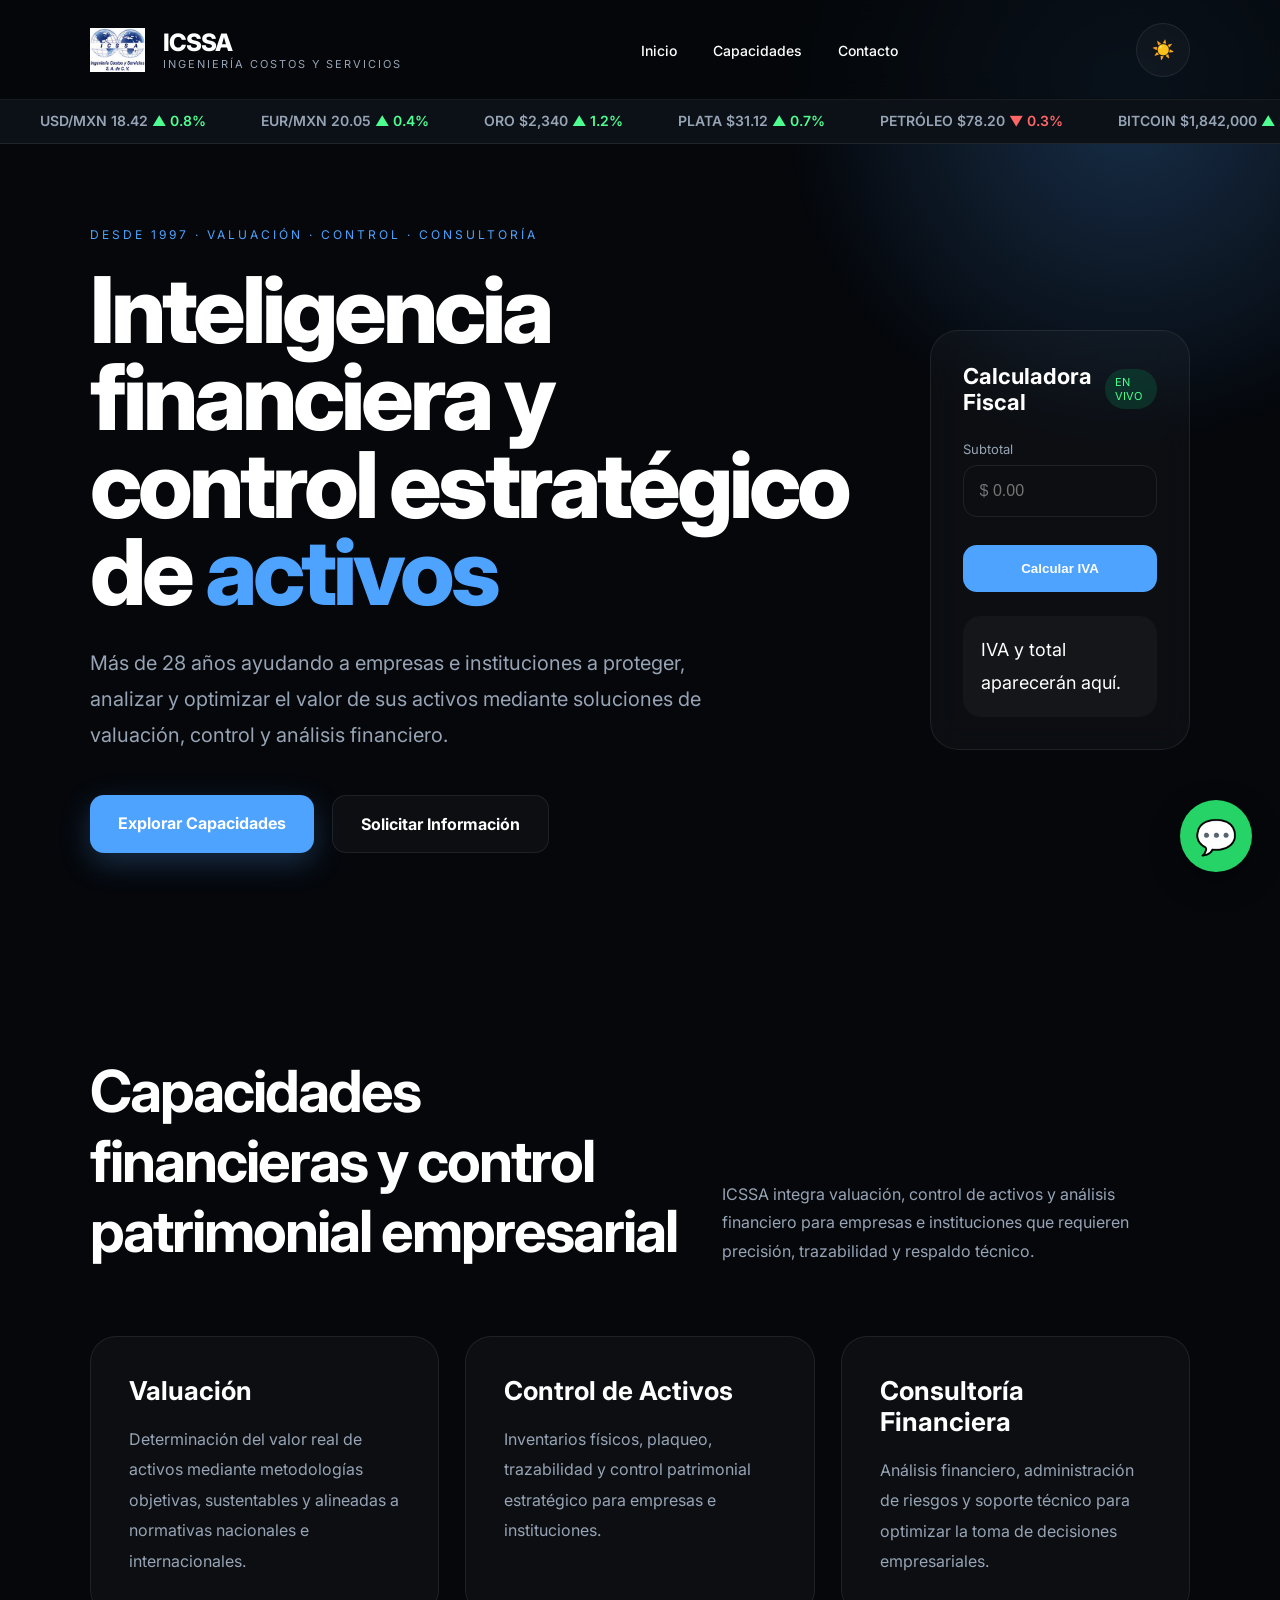
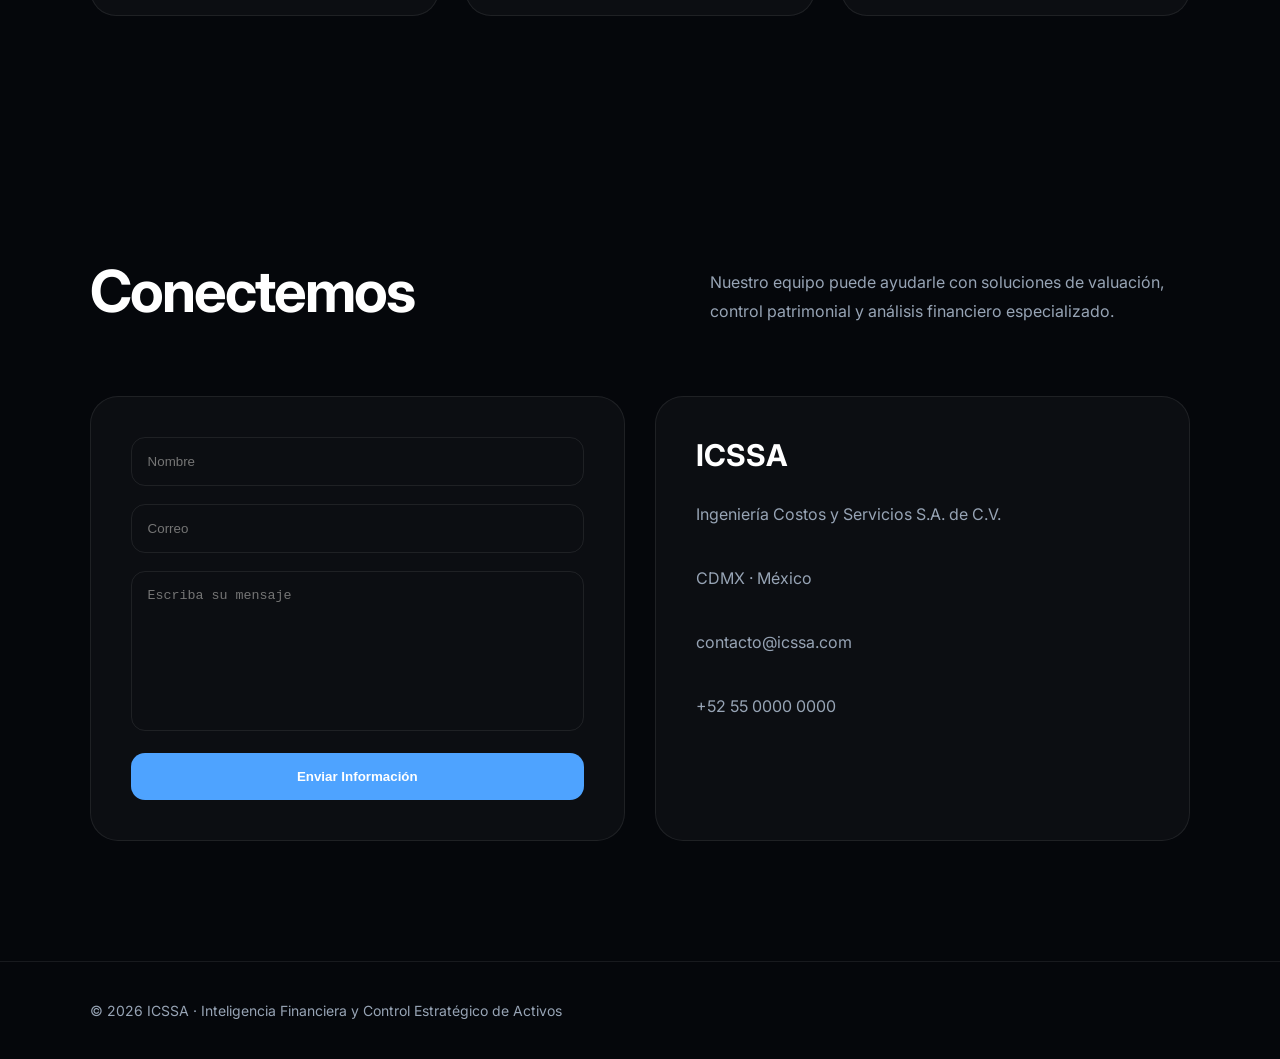
==== commit 9b9b3cbd: "Update index.html" ====
--- a/index.html
+++ b/index.html
@@ -5,34 +5,38 @@
 <meta charset="UTF-8">
 <meta name="viewport" content="width=device-width, initial-scale=1.0">
 
-<title>ICSSA | Ingeniería Costos y Servicios</title>
+<title>ICSSA | Inteligencia Financiera y Control de Activos</title>
 
 <link rel="preconnect" href="https://fonts.googleapis.com">
 <link rel="preconnect" href="https://fonts.gstatic.com" crossorigin>
 
-<link href="https://fonts.googleapis.com/css2?family=Montserrat:wght@300;400;500;600;700;800&display=swap" rel="stylesheet">
+<link href="https://fonts.googleapis.com/css2?family=Inter:wght@300;400;500;600;700;800&display=swap" rel="stylesheet">
 
 <style>
 
 :root{
 
---bg:#07111d;
---card:#102033;
+--bg:#05070b;
+--bg-soft:#0c1118;
+--card:rgba(255,255,255,.03);
 --text:#ffffff;
---text2:#c9d7e5;
+--text-soft:#97a4b5;
+--line:rgba(255,255,255,.08);
 --primary:#4ea3ff;
---border:rgba(255,255,255,.08);
+--glow:rgba(78,163,255,.25);
 
 }
 
 body.light{
 
---bg:#f4f7fb;
---card:#ffffff;
---text:#07111d;
---text2:#4b5b6d;
---primary:#1f6fff;
---border:rgba(0,0,0,.08);
+--bg:#f4f6f9;
+--bg-soft:#ffffff;
+--card:rgba(255,255,255,.75);
+--text:#05070b;
+--text-soft:#5e6b78;
+--line:rgba(0,0,0,.08);
+--primary:#005eff;
+--glow:rgba(0,94,255,.15);
 
 }
 
@@ -42,99 +46,165 @@
 box-sizing:border-box;
 }
 
+html{
+scroll-behavior:smooth;
+}
+
 body{
-font-family:'Montserrat',sans-serif;
+
+font-family:'Inter',sans-serif;
 background:var(--bg);
 color:var(--text);
-transition:.4s;
 overflow-x:hidden;
+transition:.35s ease;
+
+}
+
+body::before{
+
+content:'';
+position:fixed;
+width:700px;
+height:700px;
+background:radial-gradient(circle,var(--glow),transparent 70%);
+top:-250px;
+right:-200px;
+z-index:-1;
+
 }
 
 nav{
+
 position:fixed;
 top:0;
 left:0;
 width:100%;
-padding:18px 6%;
+padding:22px 7%;
 display:flex;
 justify-content:space-between;
 align-items:center;
-background:rgba(6,10,18,.92);
 backdrop-filter:blur(14px);
-border-bottom:1px solid var(--border);
+background:rgba(5,7,11,.72);
+border-bottom:1px solid var(--line);
 z-index:999;
+
 }
 
 body.light nav{
-background:rgba(255,255,255,.92);
-}
-
-.logo h1{
-font-size:30px;
+background:rgba(255,255,255,.78);
+}
+
+.logo{
+
+display:flex;
+align-items:center;
+gap:18px;
+
+}
+
+.logo img{
+
+width:55px;
+height:55px;
+object-fit:contain;
+
+}
+
+.logo-text h1{
+
+font-size:24px;
 font-weight:800;
-}
-
-.logo p{
+letter-spacing:-1px;
+
+}
+
+.logo-text p{
+
 font-size:11px;
 letter-spacing:2px;
-opacity:.7;
+color:var(--text-soft);
+
 }
 
 nav ul{
+
 display:flex;
-gap:28px;
+gap:36px;
 list-style:none;
+
 }
 
 nav a{
+
 text-decoration:none;
 color:var(--text);
 font-size:14px;
+font-weight:500;
 transition:.3s;
+
 }
 
 nav a:hover{
 color:var(--primary);
 }
 
+.right-nav{
+
+display:flex;
+align-items:center;
+gap:18px;
+
+}
+
 .toggle{
-padding:10px 14px;
-border:none;
-border-radius:12px;
+
+width:54px;
+height:54px;
+border-radius:50%;
+border:1px solid var(--line);
 background:var(--card);
 color:var(--text);
 cursor:pointer;
-font-weight:700;
-border:1px solid var(--border);
+font-size:18px;
+transition:.3s;
+
 }
 
 .market-bar{
-margin-top:90px;
-padding:14px 6%;
-background:#081421;
-border-bottom:1px solid rgba(255,255,255,.06);
+
+margin-top:98px;
+padding:14px 0;
 overflow:hidden;
-white-space:nowrap;
+border-bottom:1px solid var(--line);
+background:var(--bg-soft);
+
 }
 
 .market-track{
-display:inline-block;
+
+display:flex;
+gap:55px;
+width:max-content;
 animation:scroll 28s linear infinite;
+padding-left:40px;
+
+}
+
+.market-item{
+
 font-size:14px;
 font-weight:600;
-color:#9ed0ff;
-}
-
-.market-track span{
-margin-right:45px;
+white-space:nowrap;
+color:var(--text-soft);
+
 }
 
 .up{
-color:#51ff8b;
+color:#4dff91;
 }
 
 .down{
-color:#ff7070;
+color:#ff6767;
 }
 
 @keyframes scroll{
@@ -150,40 +220,39 @@
 }
 
 .hero{
-min-height:90vh;
+
+min-height:88vh;
 display:flex;
 align-items:center;
 justify-content:space-between;
-padding:120px 6%;
-
-background:
-linear-gradient(rgba(6,10,18,.82),rgba(6,10,18,.90)),
-url('https://images.unsplash.com/photo-1520607162513-77705c0f0d4a?q=80&w=1600&auto=format&fit=crop');
-
-background-size:cover;
-background-position:center;
-gap:60px;
-}
-
-.hero-content{
-max-width:700px;
-}
-
-.hero-tag{
-display:inline-block;
-padding:12px 20px;
-border-radius:40px;
-background:rgba(255,255,255,.06);
-border:1px solid rgba(255,255,255,.08);
+padding:80px 7%;
+gap:80px;
+
+}
+
+.hero-left{
+
+max-width:760px;
+
+}
+
+.mini{
+
 font-size:12px;
-letter-spacing:2px;
-margin-bottom:28px;
+letter-spacing:3px;
+color:var(--primary);
+margin-bottom:24px;
+
 }
 
 .hero h1{
-font-size:66px;
-line-height:1.05;
-margin-bottom:24px;
+
+font-size:92px;
+line-height:.95;
+letter-spacing:-4px;
+margin-bottom:30px;
+font-weight:800;
+
 }
 
 .hero h1 span{
@@ -191,187 +260,282 @@
 }
 
 .hero p{
-font-size:19px;
+
+font-size:20px;
 line-height:1.8;
-color:var(--text2);
-margin-bottom:34px;
+color:var(--text-soft);
+max-width:620px;
+margin-bottom:42px;
+
 }
 
 .buttons{
+
 display:flex;
 gap:18px;
 flex-wrap:wrap;
+
 }
 
 .btn{
-padding:16px 28px;
+
+padding:18px 28px;
 border-radius:14px;
 text-decoration:none;
 font-weight:700;
 transition:.3s;
+
 }
 
 .btn-primary{
-background:linear-gradient(135deg,#2e7fff,#5db8ff);
+
+background:var(--primary);
 color:white;
+box-shadow:0 10px 30px var(--glow);
+
 }
 
 .btn-primary:hover{
+
 transform:translateY(-5px);
+
 }
 
 .btn-secondary{
-background:rgba(255,255,255,.06);
-border:1px solid rgba(255,255,255,.08);
-color:white;
-}
-
-.calculator{
-width:360px;
+
+border:1px solid var(--line);
 background:var(--card);
-padding:34px;
+color:var(--text);
+
+}
+
+.dashboard{
+
+width:380px;
+padding:32px;
 border-radius:28px;
-border:1px solid var(--border);
-box-shadow:0 20px 40px rgba(0,0,0,.25);
-}
-
-.calculator h3{
-margin-bottom:24px;
-font-size:24px;
-}
-
-.calculator input{
+background:var(--card);
+border:1px solid var(--line);
+backdrop-filter:blur(16px);
+
+}
+
+.dashboard-title{
+
+display:flex;
+justify-content:space-between;
+align-items:center;
+margin-bottom:26px;
+
+}
+
+.dashboard-title h3{
+
+font-size:22px;
+
+}
+
+.live{
+
+font-size:11px;
+padding:6px 10px;
+border-radius:20px;
+background:rgba(0,255,140,.12);
+color:#4dff91;
+
+}
+
+.calc-box{
+
+margin-bottom:18px;
+
+}
+
+.calc-box label{
+
+display:block;
+margin-bottom:8px;
+font-size:13px;
+color:var(--text-soft);
+
+}
+
+.calc-box input{
+
 width:100%;
-padding:15px;
-margin-bottom:14px;
-border:none;
+padding:16px;
 border-radius:14px;
-background:rgba(255,255,255,.06);
+border:1px solid var(--line);
+background:transparent;
 color:var(--text);
-font-size:15px;
-}
-
-.calculator button{
+font-size:16px;
+
+}
+
+.dashboard button{
+
 width:100%;
 padding:16px;
 border:none;
 border-radius:14px;
-background:linear-gradient(135deg,#2e7fff,#5db8ff);
+background:var(--primary);
 color:white;
 font-weight:700;
 cursor:pointer;
+margin-top:10px;
+
 }
 
 .result{
-margin-top:22px;
-font-size:20px;
-font-weight:700;
-color:var(--primary);
+
+margin-top:24px;
+padding:18px;
+border-radius:18px;
+background:rgba(255,255,255,.03);
+font-size:18px;
+line-height:1.8;
+
 }
 
 .section{
-padding:100px 6%;
-}
-
-.section-title{
-margin-bottom:50px;
-max-width:760px;
-}
-
-.section-title span{
-color:var(--primary);
-font-size:13px;
-font-weight:700;
-letter-spacing:2px;
-}
-
-.section-title h2{
-font-size:48px;
-margin:18px 0;
-}
-
-.section-title p{
+
+padding:120px 7%;
+
+}
+
+.section-head{
+
+display:flex;
+justify-content:space-between;
+align-items:end;
+margin-bottom:70px;
+gap:30px;
+
+}
+
+.section-head h2{
+
+font-size:58px;
+letter-spacing:-2px;
+max-width:650px;
+
+}
+
+.section-head p{
+
+max-width:480px;
 line-height:1.8;
-color:var(--text2);
-}
-
-.services{
+color:var(--text-soft);
+
+}
+
+.capabilities{
+
 display:grid;
 grid-template-columns:repeat(3,1fr);
-gap:28px;
-}
-
-.service{
+gap:26px;
+
+}
+
+.capability{
+
+padding:38px;
+border-radius:26px;
 background:var(--card);
-padding:38px;
-border-radius:24px;
-border:1px solid var(--border);
-transition:.3s;
-}
-
-.service:hover{
-transform:translateY(-8px);
-}
-
-.service h3{
-margin:18px 0;
-font-size:24px;
-}
-
-.service p{
-line-height:1.8;
-color:var(--text2);
+border:1px solid var(--line);
+transition:.35s;
+
+}
+
+.capability:hover{
+
+transform:translateY(-10px);
+border-color:var(--primary);
+
+}
+
+.capability h3{
+
+font-size:26px;
+margin-bottom:18px;
+
+}
+
+.capability p{
+
+line-height:1.9;
+color:var(--text-soft);
+
 }
 
 .contact{
+
 display:grid;
 grid-template-columns:1fr 1fr;
-gap:40px;
-}
-
-.form,
-.info{
-background:var(--card);
+gap:30px;
+
+}
+
+.contact-box{
+
 padding:40px;
 border-radius:28px;
-border:1px solid var(--border);
-}
-
-.form input,
-.form textarea{
+background:var(--card);
+border:1px solid var(--line);
+
+}
+
+.contact-box input,
+.contact-box textarea{
+
 width:100%;
-padding:15px;
-margin-bottom:16px;
-border:none;
+padding:16px;
+margin-bottom:18px;
 border-radius:14px;
-background:rgba(255,255,255,.06);
+border:1px solid var(--line);
+background:transparent;
 color:var(--text);
-}
-
-.form textarea{
-height:140px;
+
+}
+
+.contact-box textarea{
+
+height:160px;
 resize:none;
-}
-
-.form button{
+
+}
+
+.contact-box button{
+
 padding:16px;
 width:100%;
 border:none;
 border-radius:14px;
-background:linear-gradient(135deg,#2e7fff,#5db8ff);
+background:var(--primary);
 color:white;
 font-weight:700;
 cursor:pointer;
+
+}
+
+footer{
+
+padding:40px 7%;
+border-top:1px solid var(--line);
+color:var(--text-soft);
+font-size:14px;
+
 }
 
 .whatsapp{
+
 position:fixed;
-right:24px;
-bottom:24px;
+right:28px;
+bottom:28px;
 width:72px;
 height:72px;
+border-radius:50%;
 background:#25D366;
-border-radius:50%;
 display:flex;
 justify-content:center;
 align-items:center;
@@ -379,29 +543,40 @@
 text-decoration:none;
 color:white;
 box-shadow:0 10px 30px rgba(0,0,0,.35);
-z-index:999;
-}
-
-footer{
-padding:60px 6%;
-text-align:center;
-background:#050c15;
-border-top:1px solid rgba(255,255,255,.08);
-margin-top:80px;
-}
-
-@media(max-width:1000px){
+
+}
+
+@media(max-width:1100px){
 
 .hero{
+
 flex-direction:column;
-}
-
-.services{
-grid-template-columns:1fr 1fr;
+align-items:flex-start;
+
+}
+
+.dashboard{
+
+width:100%;
+
+}
+
+.capabilities{
+
+grid-template-columns:1fr;
+
 }
 
 .contact{
+
 grid-template-columns:1fr;
+
+}
+
+.hero h1{
+
+font-size:64px;
+
 }
 
 }
@@ -409,35 +584,40 @@
 @media(max-width:768px){
 
 nav ul{
+
 display:none;
+
 }
 
 .hero{
-padding:120px 5%;
+
+padding:60px 5%;
+
+}
+
+.section{
+
+padding:90px 5%;
+
 }
 
 .hero h1{
-font-size:42px;
-}
-
-.hero p{
-font-size:16px;
-}
-
-.services{
-grid-template-columns:1fr;
-}
-
-.calculator{
-width:100%;
-}
-
-.section{
-padding:80px 5%;
-}
-
-.section-title h2{
-font-size:36px;
+
+font-size:48px;
+
+}
+
+.section-head{
+
+flex-direction:column;
+align-items:flex-start;
+
+}
+
+.section-head h2{
+
+font-size:40px;
+
 }
 
 }
@@ -451,39 +631,55 @@
 <nav>
 
 <div class="logo">
+
+<img src="logo.png" alt="ICSSA Logo">
+
+<div class="logo-text">
 <h1>ICSSA</h1>
 <p>INGENIERÍA COSTOS Y SERVICIOS</p>
 </div>
 
+</div>
+
 <ul>
 <li><a href="#inicio">Inicio</a></li>
-<li><a href="#servicios">Servicios</a></li>
+<li><a href="#capacidades">Capacidades</a></li>
 <li><a href="#contacto">Contacto</a></li>
 </ul>
 
+<div class="right-nav">
+
 <button class="toggle" onclick="toggleMode()">
-🌙 / ☀️
+☀️
 </button>
 
+</div>
+
 </nav>
 
 <div class="market-bar">
 
 <div class="market-track">
 
-<span>USD/MXN 18.42 <span class="up">▲</span></span>
-
-<span>EUR/MXN 20.05 <span class="up">▲</span></span>
-
-<span>ORO $2,340 <span class="up">▲</span></span>
-
-<span>PLATA $31.12 <span class="up">▲</span></span>
-
-<span>PETRÓLEO $78.20 <span class="down">▼</span></span>
-
-<span>BITCOIN $1,842,000 <span class="up">▲</span></span>
-
-<span>NASDAQ <span class="up">▲</span></span>
+<div class="market-item">USD/MXN 18.42 <span class="up">▲ 0.8%</span></div>
+
+<div class="market-item">EUR/MXN 20.05 <span class="up">▲ 0.4%</span></div>
+
+<div class="market-item">ORO $2,340 <span class="up">▲ 1.2%</span></div>
+
+<div class="market-item">PLATA $31.12 <span class="up">▲ 0.7%</span></div>
+
+<div class="market-item">PETRÓLEO $78.20 <span class="down">▼ 0.3%</span></div>
+
+<div class="market-item">BITCOIN $1,842,000 <span class="up">▲ 2.1%</span></div>
+
+<div class="market-item">NASDAQ <span class="up">▲ 0.9%</span></div>
+
+<div class="market-item">USD/MXN 18.42 <span class="up">▲ 0.8%</span></div>
+
+<div class="market-item">EUR/MXN 20.05 <span class="up">▲ 0.4%</span></div>
+
+<div class="market-item">ORO $2,340 <span class="up">▲ 1.2%</span></div>
 
 </div>
 
@@ -491,24 +687,28 @@
 
 <section class="hero" id="inicio">
 
-<div class="hero-content">
-
-<div class="hero-tag">
+<div class="hero-left">
+
+<div class="mini">
 DESDE 1997 · VALUACIÓN · CONTROL · CONSULTORÍA
 </div>
 
 <h1>
-Precisión financiera e ingeniería que generan <span>confianza</span>
+
+Inteligencia financiera y control estratégico de <span>activos</span>
+
 </h1>
 
 <p>
+
 Más de 28 años ayudando a empresas e instituciones a proteger, analizar y optimizar el valor de sus activos mediante soluciones de valuación, control y análisis financiero.
+
 </p>
 
 <div class="buttons">
 
-<a href="#servicios" class="btn btn-primary">
-Nuestros Servicios
+<a href="#capacidades" class="btn btn-primary">
+Explorar Capacidades
 </a>
 
 <a href="#contacto" class="btn btn-secondary">
@@ -519,61 +719,96 @@
 
 </div>
 
-<div class="calculator">
+<div class="dashboard">
+
+<div class="dashboard-title">
 
 <h3>Calculadora Fiscal</h3>
 
-<input type="number" id="subtotal" placeholder="Subtotal">
+<div class="live">
+EN VIVO
+</div>
+
+</div>
+
+<div class="calc-box">
+
+<label>Subtotal</label>
+
+<input type="number" id="subtotal" placeholder="$ 0.00">
+
+</div>
 
 <button onclick="calcularIVA()">
+
 Calcular IVA
+
 </button>
 
 <div class="result" id="resultado">
-Resultado aquí
+
+IVA y total aparecerán aquí.
+
 </div>
 
 </div>
 
 </section>
 
-<section class="section" id="servicios">
-
-<div class="section-title">
-
-<span>SERVICIOS</span>
+<section class="section" id="capacidades">
+
+<div class="section-head">
 
 <h2>
-Soluciones empresariales y financieras
+
+Capacidades financieras y control patrimonial empresarial
+
 </h2>
 
 <p>
-ICSSA ofrece servicios especializados en valuación, control de activos y consultoría financiera para empresas e instituciones.
+
+ICSSA integra valuación, control de activos y análisis financiero para empresas e instituciones que requieren precisión, trazabilidad y respaldo técnico.
+
 </p>
 
 </div>
 
-<div class="services">
-
-<div class="service">
-<h3>📊 Valuación</h3>
+<div class="capabilities">
+
+<div class="capability">
+
+<h3>Valuación</h3>
+
 <p>
-Determinación del valor real de activos mediante metodologías objetivas y sustentables.
+
+Determinación del valor real de activos mediante metodologías objetivas, sustentables y alineadas a normativas nacionales e internacionales.
+
 </p>
-</div>
-
-<div class="service">
-<h3>🏢 Control de Activos</h3>
+
+</div>
+
+<div class="capability">
+
+<h3>Control de Activos</h3>
+
 <p>
-Inventarios físicos, plaqueo, trazabilidad y control patrimonial empresarial.
+
+Inventarios físicos, plaqueo, trazabilidad y control patrimonial estratégico para empresas e instituciones.
+
 </p>
-</div>
-
-<div class="service">
-<h3>📈 Consultoría Financiera</h3>
+
+</div>
+
+<div class="capability">
+
+<h3>Consultoría Financiera</h3>
+
 <p>
-Análisis estratégico, administración de riesgos y soporte financiero especializado.
+
+Análisis financiero, administración de riesgos y soporte técnico para optimizar la toma de decisiones empresariales.
+
 </p>
+
 </div>
 
 </div>
@@ -582,19 +817,25 @@
 
 <section class="section" id="contacto">
 
-<div class="section-title">
-
-<span>CONTACTO</span>
+<div class="section-head">
 
 <h2>
-Hablemos sobre su proyecto
+
+Conectemos
+
 </h2>
 
+<p>
+
+Nuestro equipo puede ayudarle con soluciones de valuación, control patrimonial y análisis financiero especializado.
+
+</p>
+
 </div>
 
 <div class="contact">
 
-<div class="form">
+<div class="contact-box">
 
 <input type="text" placeholder="Nombre">
 
@@ -608,21 +849,21 @@
 
 </div>
 
-<div class="info">
-
-<h3 style="margin-bottom:25px;">
-Información Corporativa
+<div class="contact-box">
+
+<h3 style="font-size:30px; margin-bottom:25px;">
+ICSSA
 </h3>
 
-<p style="line-height:2; color:var(--text2);">
-
-📍 CDMX, México<br><br>
-
-📞 +52 55 0000 0000<br><br>
-
-✉️ contacto@icssa.com<br><br>
-
-🕒 Lunes a Viernes · 9:00 AM - 6:00 PM
+<p style="line-height:2; color:var(--text-soft);">
+
+Ingeniería Costos y Servicios S.A. de C.V.<br><br>
+
+CDMX · México<br><br>
+
+contacto@icssa.com<br><br>
+
++52 55 0000 0000
 
 </p>
 
@@ -634,14 +875,14 @@
 
 <footer>
 
-<p>
-© 2026 ICSSA · Ingeniería Costos y Servicios S.A. de C.V.
-</p>
+© 2026 ICSSA · Inteligencia Financiera y Control Estratégico de Activos
 
 </footer>
 
 <a class="whatsapp" href="https://wa.me/5215500000000" target="_blank">
+
 💬
+
 </a>
 
 <script>
@@ -659,7 +900,6 @@
 if(isNaN(subtotal)){
 
 document.getElementById('resultado').innerHTML = 'Ingrese un valor válido';
-
 return;
 
 }
@@ -668,8 +908,10 @@
 let total = subtotal + iva;
 
 document.getElementById('resultado').innerHTML = `
-IVA: $${iva.toFixed(2)}<br>
+
+IVA: $${iva.toFixed(2)} <br>
 TOTAL: $${total.toFixed(2)}
+
 `;
 
 }
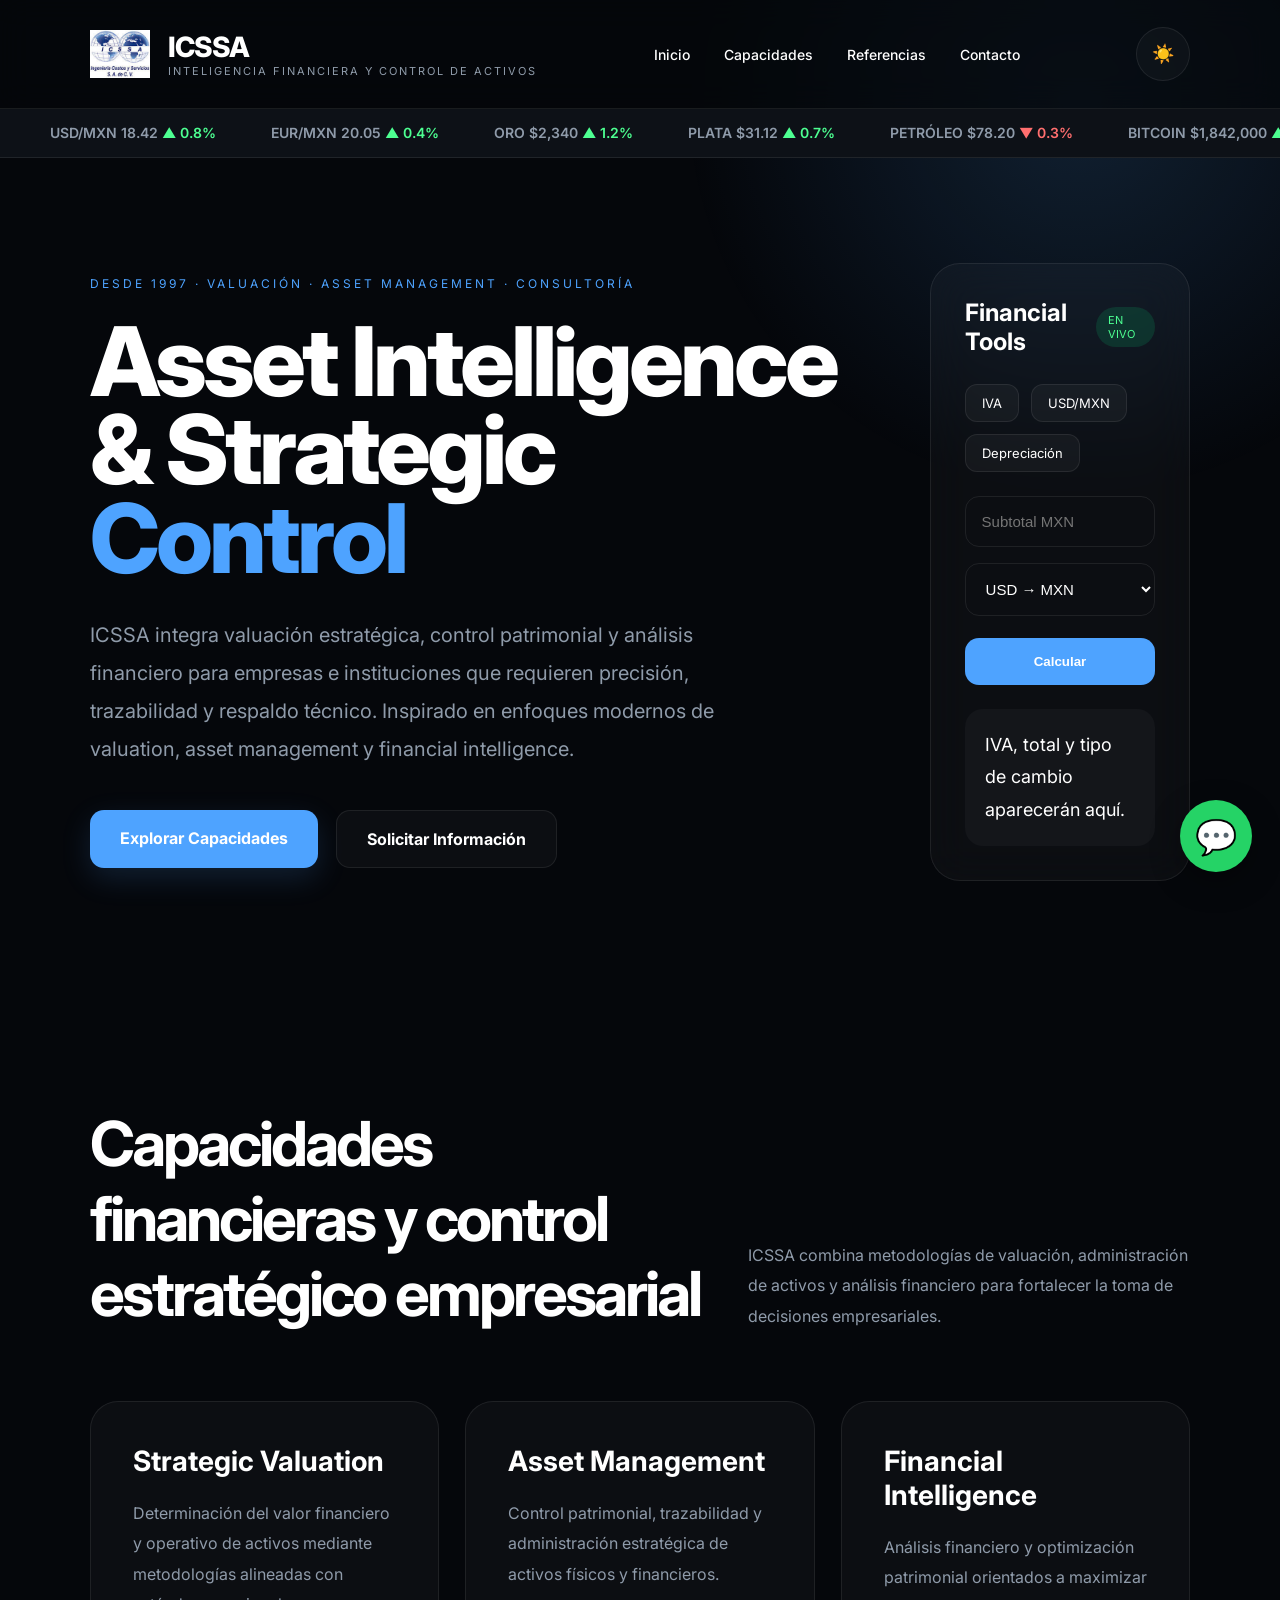
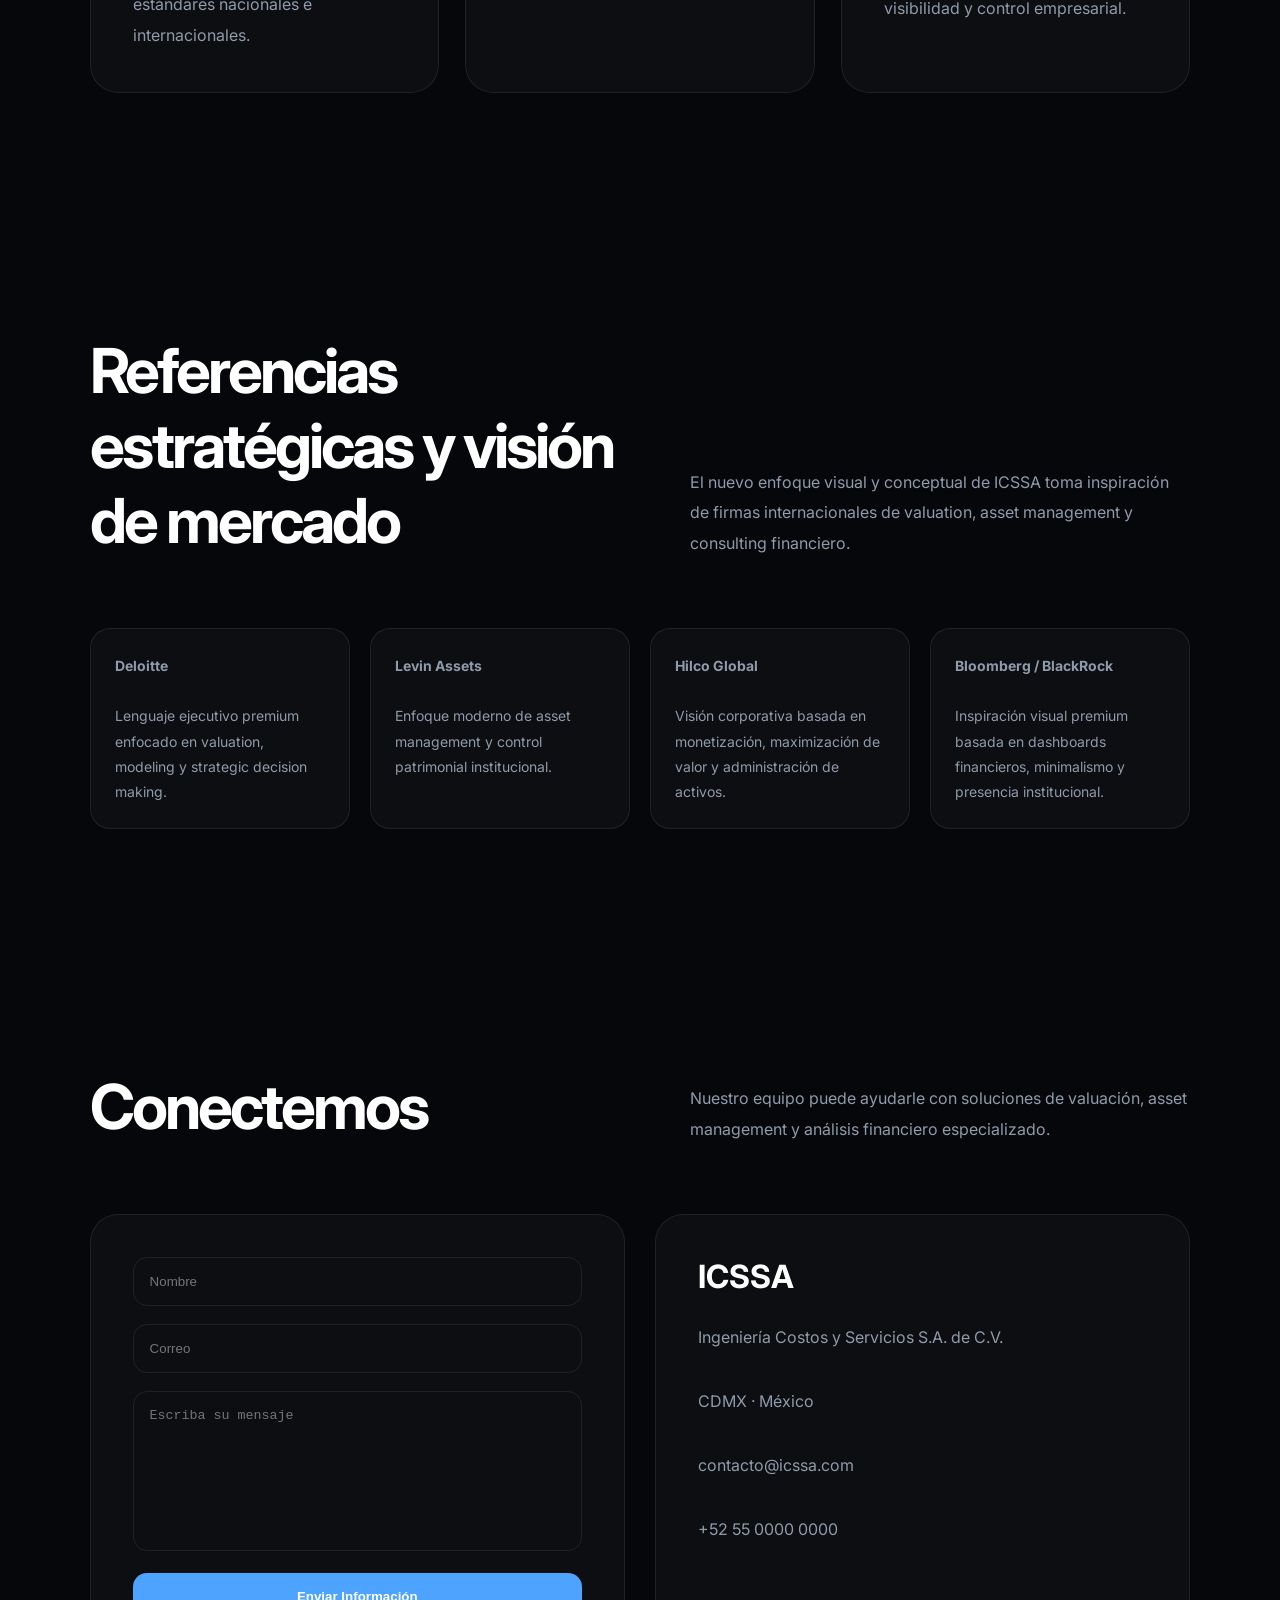
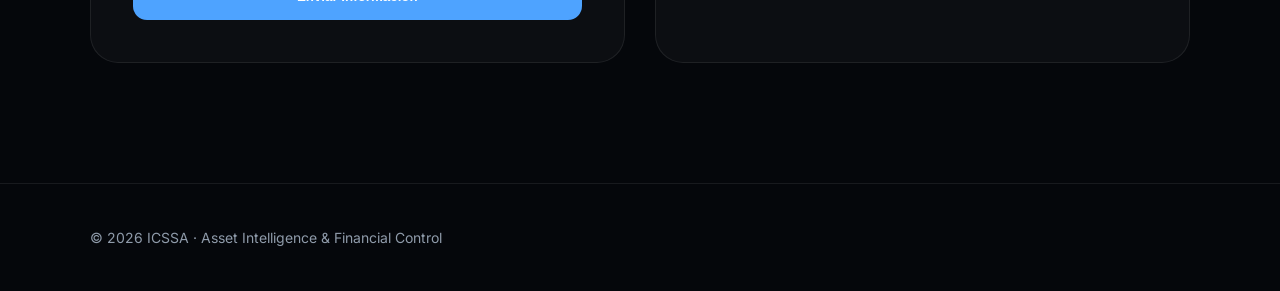
==== commit c70ca4c5: "Update index.html" ====
--- a/index.html
+++ b/index.html
@@ -5,7 +5,7 @@
 <meta charset="UTF-8">
 <meta name="viewport" content="width=device-width, initial-scale=1.0">
 
-<title>ICSSA | Inteligencia Financiera y Control de Activos</title>
+<title>ICSSA | Asset Intelligence & Financial Control</title>
 
 <link rel="preconnect" href="https://fonts.googleapis.com">
 <link rel="preconnect" href="https://fonts.gstatic.com" crossorigin>
@@ -17,26 +17,26 @@
 :root{
 
 --bg:#05070b;
---bg-soft:#0c1118;
+--bg-soft:#0d1117;
 --card:rgba(255,255,255,.03);
 --text:#ffffff;
---text-soft:#97a4b5;
+--text-soft:#8f9baa;
 --line:rgba(255,255,255,.08);
 --primary:#4ea3ff;
---glow:rgba(78,163,255,.25);
+--glow:rgba(78,163,255,.16);
 
 }
 
 body.light{
 
---bg:#f4f6f9;
+--bg:#f5f7fa;
 --bg-soft:#ffffff;
---card:rgba(255,255,255,.75);
+--card:rgba(255,255,255,.72);
 --text:#05070b;
---text-soft:#5e6b78;
+--text-soft:#5e6c7c;
 --line:rgba(0,0,0,.08);
 --primary:#005eff;
---glow:rgba(0,94,255,.15);
+--glow:rgba(0,94,255,.12);
 
 }
 
@@ -64,11 +64,11 @@
 
 content:'';
 position:fixed;
-width:700px;
-height:700px;
+top:-300px;
+right:-200px;
+width:800px;
+height:800px;
 background:radial-gradient(circle,var(--glow),transparent 70%);
-top:-250px;
-right:-200px;
 z-index:-1;
 
 }
@@ -79,11 +79,11 @@
 top:0;
 left:0;
 width:100%;
-padding:22px 7%;
+padding:24px 7%;
 display:flex;
 justify-content:space-between;
 align-items:center;
-backdrop-filter:blur(14px);
+backdrop-filter:blur(16px);
 background:rgba(5,7,11,.72);
 border-bottom:1px solid var(--line);
 z-index:999;
@@ -104,15 +104,15 @@
 
 .logo img{
 
-width:55px;
-height:55px;
+width:60px;
+height:60px;
 object-fit:contain;
 
 }
 
 .logo-text h1{
 
-font-size:24px;
+font-size:28px;
 font-weight:800;
 letter-spacing:-1px;
 
@@ -129,7 +129,7 @@
 nav ul{
 
 display:flex;
-gap:36px;
+gap:34px;
 list-style:none;
 
 }
@@ -146,14 +146,6 @@
 
 nav a:hover{
 color:var(--primary);
-}
-
-.right-nav{
-
-display:flex;
-align-items:center;
-gap:18px;
-
 }
 
 .toggle{
@@ -166,17 +158,16 @@
 color:var(--text);
 cursor:pointer;
 font-size:18px;
-transition:.3s;
 
 }
 
 .market-bar{
 
-margin-top:98px;
-padding:14px 0;
-overflow:hidden;
+margin-top:108px;
+padding:16px 0;
 border-bottom:1px solid var(--line);
 background:var(--bg-soft);
+overflow:hidden;
 
 }
 
@@ -185,8 +176,8 @@
 display:flex;
 gap:55px;
 width:max-content;
+padding-left:50px;
 animation:scroll 28s linear infinite;
-padding-left:40px;
 
 }
 
@@ -204,7 +195,7 @@
 }
 
 .down{
-color:#ff6767;
+color:#ff6f6f;
 }
 
 @keyframes scroll{
@@ -221,11 +212,11 @@
 
 .hero{
 
-min-height:88vh;
+min-height:92vh;
 display:flex;
+justify-content:space-between;
 align-items:center;
-justify-content:space-between;
-padding:80px 7%;
+padding:90px 7%;
 gap:80px;
 
 }
@@ -241,16 +232,16 @@
 font-size:12px;
 letter-spacing:3px;
 color:var(--primary);
-margin-bottom:24px;
+margin-bottom:26px;
 
 }
 
 .hero h1{
 
-font-size:92px;
-line-height:.95;
+font-size:96px;
+line-height:.92;
 letter-spacing:-4px;
-margin-bottom:30px;
+margin-bottom:34px;
 font-weight:800;
 
 }
@@ -262,9 +253,9 @@
 .hero p{
 
 font-size:20px;
-line-height:1.8;
+line-height:1.9;
+max-width:640px;
 color:var(--text-soft);
-max-width:620px;
 margin-bottom:42px;
 
 }
@@ -279,7 +270,7 @@
 
 .btn{
 
-padding:18px 28px;
+padding:18px 30px;
 border-radius:14px;
 text-decoration:none;
 font-weight:700;
@@ -309,58 +300,63 @@
 
 }
 
-.dashboard{
-
-width:380px;
-padding:32px;
-border-radius:28px;
+.tools{
+
+width:400px;
+padding:34px;
+border-radius:30px;
 background:var(--card);
 border:1px solid var(--line);
-backdrop-filter:blur(16px);
-
-}
-
-.dashboard-title{
+backdrop-filter:blur(20px);
+
+}
+
+.tools-header{
 
 display:flex;
 justify-content:space-between;
 align-items:center;
-margin-bottom:26px;
-
-}
-
-.dashboard-title h3{
-
-font-size:22px;
+margin-bottom:28px;
+
+}
+
+.tools-header h3{
+
+font-size:24px;
 
 }
 
 .live{
 
 font-size:11px;
-padding:6px 10px;
+padding:6px 12px;
 border-radius:20px;
 background:rgba(0,255,140,.12);
 color:#4dff91;
 
 }
 
-.calc-box{
-
-margin-bottom:18px;
-
-}
-
-.calc-box label{
-
-display:block;
-margin-bottom:8px;
+.tool-tabs{
+
+display:flex;
+gap:12px;
+margin-bottom:24px;
+flex-wrap:wrap;
+
+}
+
+.tool-tab{
+
+padding:10px 16px;
+border-radius:12px;
+background:rgba(255,255,255,.04);
+border:1px solid var(--line);
 font-size:13px;
-color:var(--text-soft);
-
-}
-
-.calc-box input{
+
+}
+
+.tools input,
+.tools select{
 
 width:100%;
 padding:16px;
@@ -368,11 +364,12 @@
 border:1px solid var(--line);
 background:transparent;
 color:var(--text);
-font-size:16px;
-
-}
-
-.dashboard button{
+margin-bottom:16px;
+font-size:15px;
+
+}
+
+.tools button{
 
 width:100%;
 padding:16px;
@@ -382,18 +379,18 @@
 color:white;
 font-weight:700;
 cursor:pointer;
-margin-top:10px;
+margin-top:6px;
 
 }
 
 .result{
 
 margin-top:24px;
-padding:18px;
+padding:20px;
 border-radius:18px;
 background:rgba(255,255,255,.03);
+line-height:1.8;
 font-size:18px;
-line-height:1.8;
 
 }
 
@@ -408,23 +405,23 @@
 display:flex;
 justify-content:space-between;
 align-items:end;
+gap:40px;
 margin-bottom:70px;
-gap:30px;
 
 }
 
 .section-head h2{
 
-font-size:58px;
-letter-spacing:-2px;
-max-width:650px;
+font-size:62px;
+letter-spacing:-3px;
+max-width:700px;
 
 }
 
 .section-head p{
 
-max-width:480px;
-line-height:1.8;
+max-width:500px;
+line-height:1.9;
 color:var(--text-soft);
 
 }
@@ -439,8 +436,8 @@
 
 .capability{
 
-padding:38px;
-border-radius:26px;
+padding:42px;
+border-radius:28px;
 background:var(--card);
 border:1px solid var(--line);
 transition:.35s;
@@ -456,14 +453,35 @@
 
 .capability h3{
 
-font-size:26px;
-margin-bottom:18px;
+font-size:28px;
+margin-bottom:20px;
 
 }
 
 .capability p{
 
 line-height:1.9;
+color:var(--text-soft);
+
+}
+
+.references{
+
+display:grid;
+grid-template-columns:repeat(4,1fr);
+gap:20px;
+margin-top:50px;
+
+}
+
+.ref{
+
+padding:24px;
+border-radius:20px;
+background:var(--card);
+border:1px solid var(--line);
+font-size:14px;
+line-height:1.8;
 color:var(--text-soft);
 
 }
@@ -478,7 +496,7 @@
 
 .contact-box{
 
-padding:40px;
+padding:42px;
 border-radius:28px;
 background:var(--card);
 border:1px solid var(--line);
@@ -520,10 +538,10 @@
 
 footer{
 
-padding:40px 7%;
+padding:45px 7%;
 border-top:1px solid var(--line);
+font-size:14px;
 color:var(--text-soft);
-font-size:14px;
 
 }
 
@@ -555,7 +573,7 @@
 
 }
 
-.dashboard{
+.tools{
 
 width:100%;
 
@@ -564,6 +582,12 @@
 .capabilities{
 
 grid-template-columns:1fr;
+
+}
+
+.references{
+
+grid-template-columns:1fr 1fr;
 
 }
 
@@ -620,6 +644,12 @@
 
 }
 
+.references{
+
+grid-template-columns:1fr;
+
+}
+
 }
 
 </style>
@@ -635,26 +665,28 @@
 <img src="logo.png" alt="ICSSA Logo">
 
 <div class="logo-text">
+
 <h1>ICSSA</h1>
-<p>INGENIERÍA COSTOS Y SERVICIOS</p>
+
+<p>INTELIGENCIA FINANCIERA Y CONTROL DE ACTIVOS</p>
+
 </div>
 
 </div>
 
 <ul>
+
 <li><a href="#inicio">Inicio</a></li>
 <li><a href="#capacidades">Capacidades</a></li>
+<li><a href="#referencias">Referencias</a></li>
 <li><a href="#contacto">Contacto</a></li>
+
 </ul>
-
-<div class="right-nav">
 
 <button class="toggle" onclick="toggleMode()">
 ☀️
 </button>
 
-</div>
-
 </nav>
 
 <div class="market-bar">
@@ -679,8 +711,6 @@
 
 <div class="market-item">EUR/MXN 20.05 <span class="up">▲ 0.4%</span></div>
 
-<div class="market-item">ORO $2,340 <span class="up">▲ 1.2%</span></div>
-
 </div>
 
 </div>
@@ -690,40 +720,48 @@
 <div class="hero-left">
 
 <div class="mini">
-DESDE 1997 · VALUACIÓN · CONTROL · CONSULTORÍA
+
+DESDE 1997 · VALUACIÓN · ASSET MANAGEMENT · CONSULTORÍA
+
 </div>
 
 <h1>
 
-Inteligencia financiera y control estratégico de <span>activos</span>
+Asset Intelligence & Strategic <span>Control</span>
 
 </h1>
 
 <p>
 
-Más de 28 años ayudando a empresas e instituciones a proteger, analizar y optimizar el valor de sus activos mediante soluciones de valuación, control y análisis financiero.
+ICSSA integra valuación estratégica, control patrimonial y análisis financiero para empresas e instituciones que requieren precisión, trazabilidad y respaldo técnico.
+
+Inspirado en enfoques modernos de valuation, asset management y financial intelligence.
 
 </p>
 
 <div class="buttons">
 
 <a href="#capacidades" class="btn btn-primary">
+
 Explorar Capacidades
+
 </a>
 
 <a href="#contacto" class="btn btn-secondary">
+
 Solicitar Información
+
 </a>
 
 </div>
 
 </div>
 
-<div class="dashboard">
-
-<div class="dashboard-title">
-
-<h3>Calculadora Fiscal</h3>
+<div class="tools">
+
+<div class="tools-header">
+
+<h3>Financial Tools</h3>
 
 <div class="live">
 EN VIVO
@@ -731,23 +769,49 @@
 
 </div>
 
-<div class="calc-box">
-
-<label>Subtotal</label>
-
-<input type="number" id="subtotal" placeholder="$ 0.00">
-
-</div>
-
-<button onclick="calcularIVA()">
-
-Calcular IVA
+<div class="tool-tabs">
+
+<div class="tool-tab">
+IVA
+</div>
+
+<div class="tool-tab">
+USD/MXN
+</div>
+
+<div class="tool-tab">
+Depreciación
+</div>
+
+</div>
+
+<input type="number" id="subtotal" placeholder="Subtotal MXN">
+
+<select id="currency">
+
+<option value="18.42">
+USD → MXN
+</option>
+
+<option value="20.05">
+EUR → MXN
+</option>
+
+<option value="23.61">
+GBP → MXN
+</option>
+
+</select>
+
+<button onclick="calcular()">
+
+Calcular
 
 </button>
 
 <div class="result" id="resultado">
 
-IVA y total aparecerán aquí.
+IVA, total y tipo de cambio aparecerán aquí.
 
 </div>
 
@@ -761,13 +825,13 @@
 
 <h2>
 
-Capacidades financieras y control patrimonial empresarial
+Capacidades financieras y control estratégico empresarial
 
 </h2>
 
 <p>
 
-ICSSA integra valuación, control de activos y análisis financiero para empresas e instituciones que requieren precisión, trazabilidad y respaldo técnico.
+ICSSA combina metodologías de valuación, administración de activos y análisis financiero para fortalecer la toma de decisiones empresariales.
 
 </p>
 
@@ -777,11 +841,11 @@
 
 <div class="capability">
 
-<h3>Valuación</h3>
+<h3>Strategic Valuation</h3>
 
 <p>
 
-Determinación del valor real de activos mediante metodologías objetivas, sustentables y alineadas a normativas nacionales e internacionales.
+Determinación del valor financiero y operativo de activos mediante metodologías alineadas con estándares nacionales e internacionales.
 
 </p>
 
@@ -789,11 +853,11 @@
 
 <div class="capability">
 
-<h3>Control de Activos</h3>
+<h3>Asset Management</h3>
 
 <p>
 
-Inventarios físicos, plaqueo, trazabilidad y control patrimonial estratégico para empresas e instituciones.
+Control patrimonial, trazabilidad y administración estratégica de activos físicos y financieros.
 
 </p>
 
@@ -801,11 +865,11 @@
 
 <div class="capability">
 
-<h3>Consultoría Financiera</h3>
+<h3>Financial Intelligence</h3>
 
 <p>
 
-Análisis financiero, administración de riesgos y soporte técnico para optimizar la toma de decisiones empresariales.
+Análisis financiero y optimización patrimonial orientados a maximizar visibilidad y control empresarial.
 
 </p>
 
@@ -815,6 +879,62 @@
 
 </section>
 
+<section class="section" id="referencias">
+
+<div class="section-head">
+
+<h2>
+
+Referencias estratégicas y visión de mercado
+
+</h2>
+
+<p>
+
+El nuevo enfoque visual y conceptual de ICSSA toma inspiración de firmas internacionales de valuation, asset management y consulting financiero.
+
+</p>
+
+</div>
+
+<div class="references">
+
+<div class="ref">
+
+<strong>Deloitte</strong><br><br>
+
+Lenguaje ejecutivo premium enfocado en valuation, modeling y strategic decision making.
+
+</div>
+
+<div class="ref">
+
+<strong>Levin Assets</strong><br><br>
+
+Enfoque moderno de asset management y control patrimonial institucional.
+
+</div>
+
+<div class="ref">
+
+<strong>Hilco Global</strong><br><br>
+
+Visión corporativa basada en monetización, maximización de valor y administración de activos.
+
+</div>
+
+<div class="ref">
+
+<strong>Bloomberg / BlackRock</strong><br><br>
+
+Inspiración visual premium basada en dashboards financieros, minimalismo y presencia institucional.
+
+</div>
+
+</div>
+
+</section>
+
 <section class="section" id="contacto">
 
 <div class="section-head">
@@ -827,7 +947,7 @@
 
 <p>
 
-Nuestro equipo puede ayudarle con soluciones de valuación, control patrimonial y análisis financiero especializado.
+Nuestro equipo puede ayudarle con soluciones de valuación, asset management y análisis financiero especializado.
 
 </p>
 
@@ -844,15 +964,19 @@
 <textarea placeholder="Escriba su mensaje"></textarea>
 
 <button>
+
 Enviar Información
+
 </button>
 
 </div>
 
 <div class="contact-box">
 
-<h3 style="font-size:30px; margin-bottom:25px;">
+<h3 style="font-size:32px; margin-bottom:25px;">
+
 ICSSA
+
 </h3>
 
 <p style="line-height:2; color:var(--text-soft);">
@@ -875,7 +999,7 @@
 
 <footer>
 
-© 2026 ICSSA · Inteligencia Financiera y Control Estratégico de Activos
+© 2026 ICSSA · Asset Intelligence & Financial Control
 
 </footer>
 
@@ -893,9 +1017,11 @@
 
 }
 
-function calcularIVA(){
+function calcular(){
 
 let subtotal = parseFloat(document.getElementById('subtotal').value);
+
+let currency = parseFloat(document.getElementById('currency').value);
 
 if(isNaN(subtotal)){
 
@@ -905,12 +1031,16 @@
 }
 
 let iva = subtotal * 0.16;
+
 let total = subtotal + iva;
 
+let conversion = total / currency;
+
 document.getElementById('resultado').innerHTML = `
 
-IVA: $${iva.toFixed(2)} <br>
-TOTAL: $${total.toFixed(2)}
+IVA: $${iva.toFixed(2)} MXN <br>
+TOTAL: $${total.toFixed(2)} MXN <br>
+CONVERSIÓN: ${conversion.toFixed(2)}
 
 `;
 
